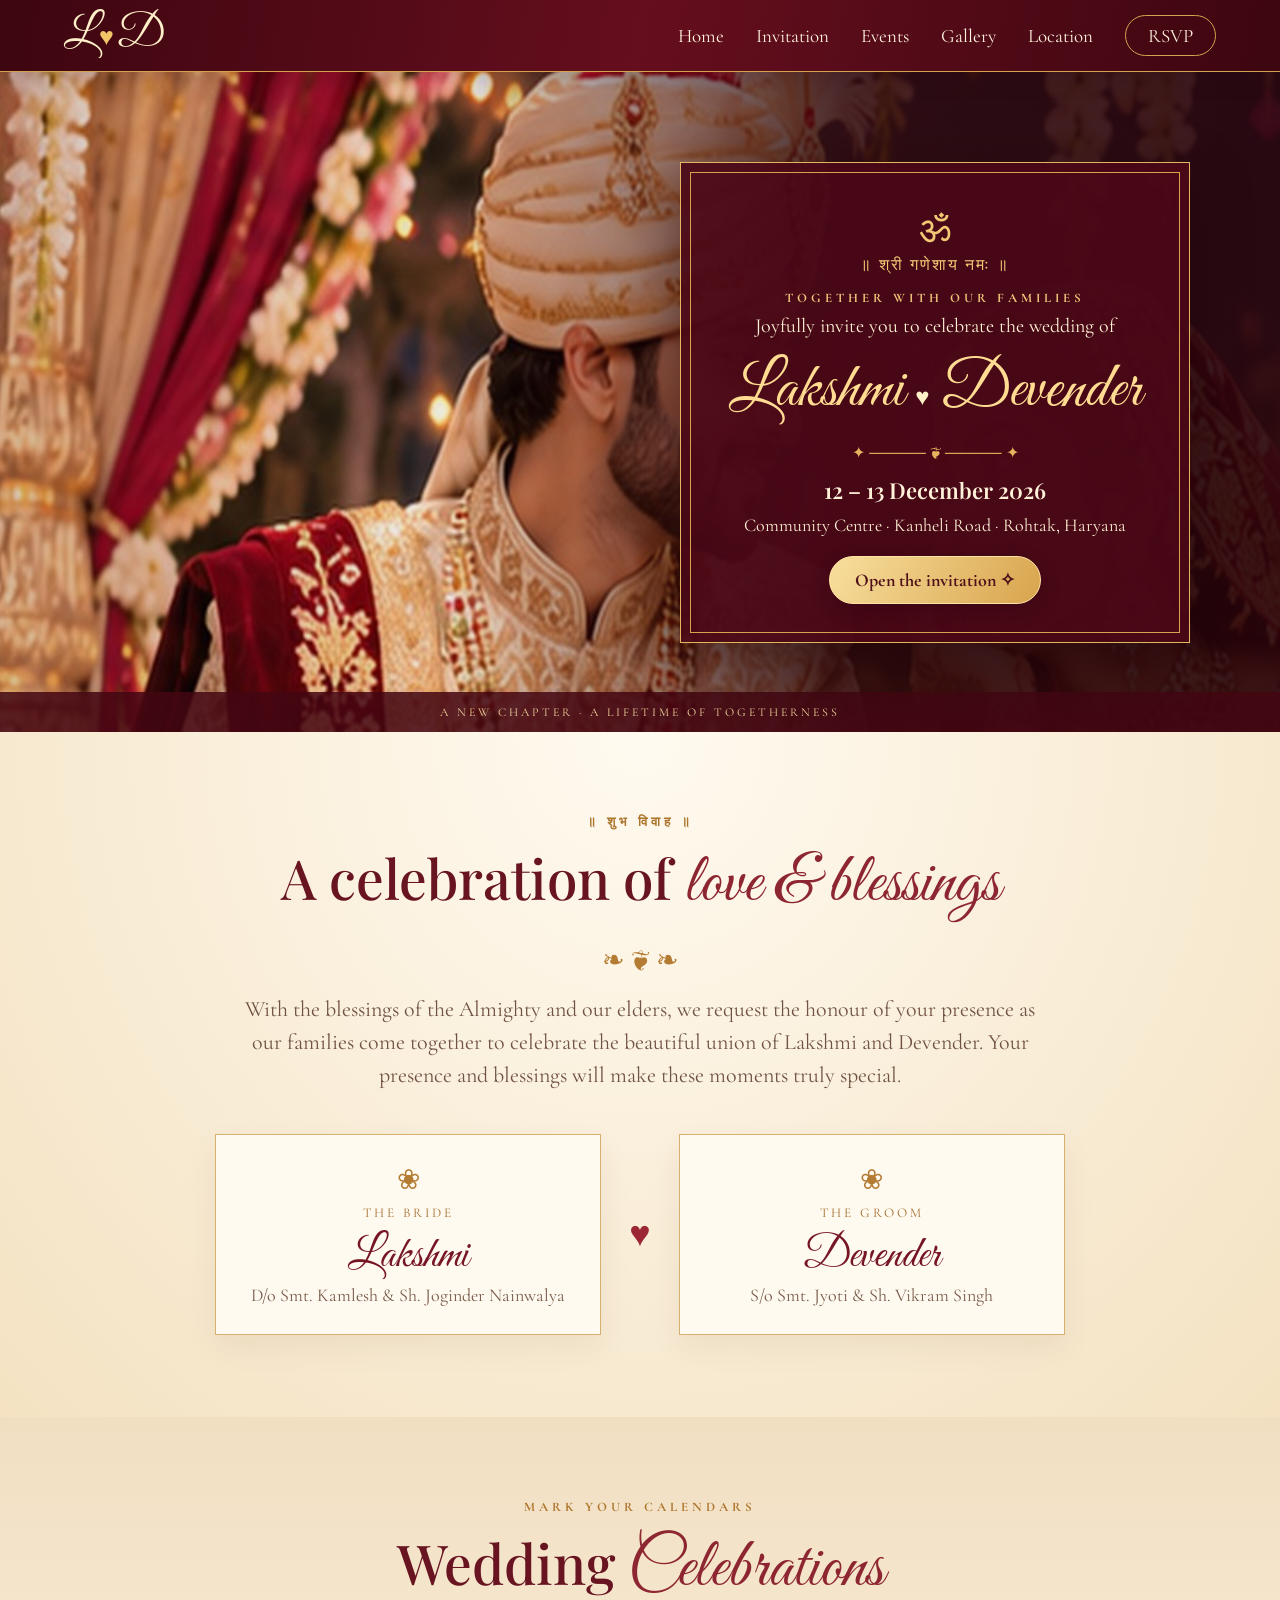
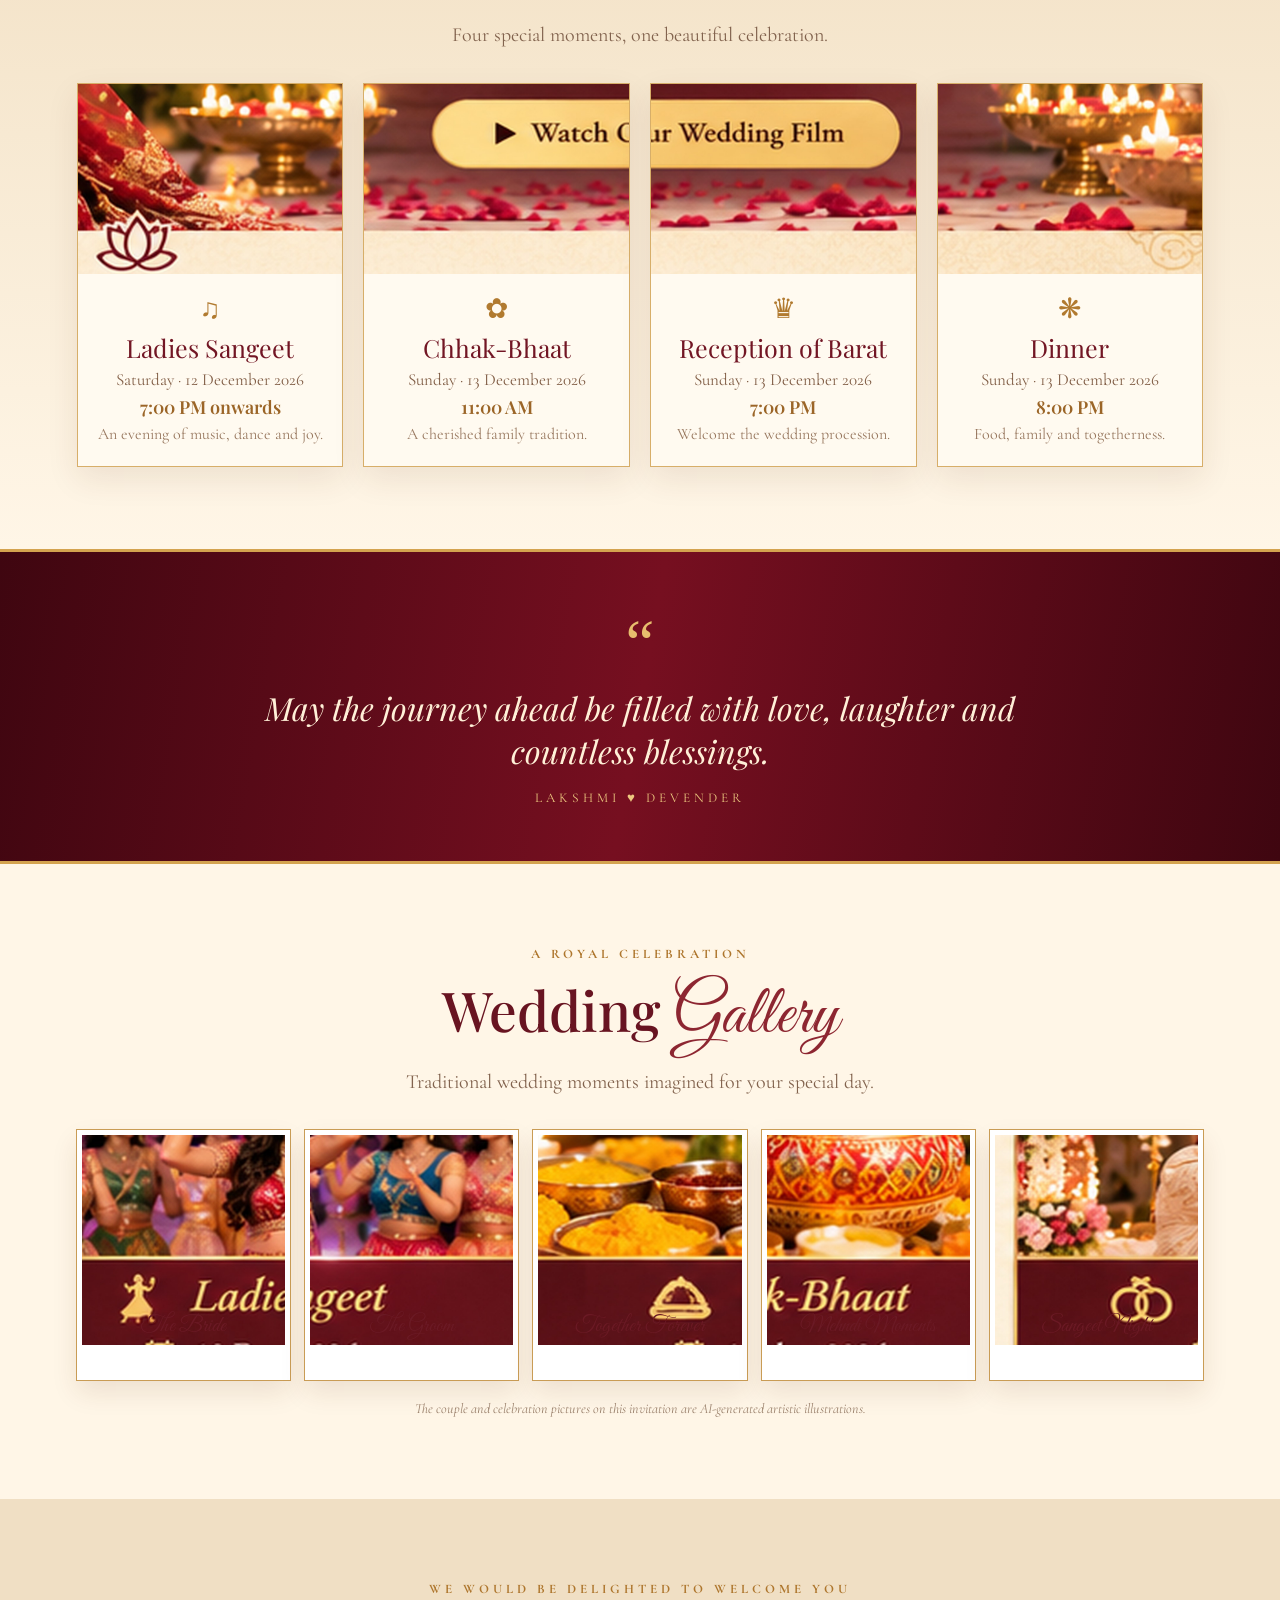
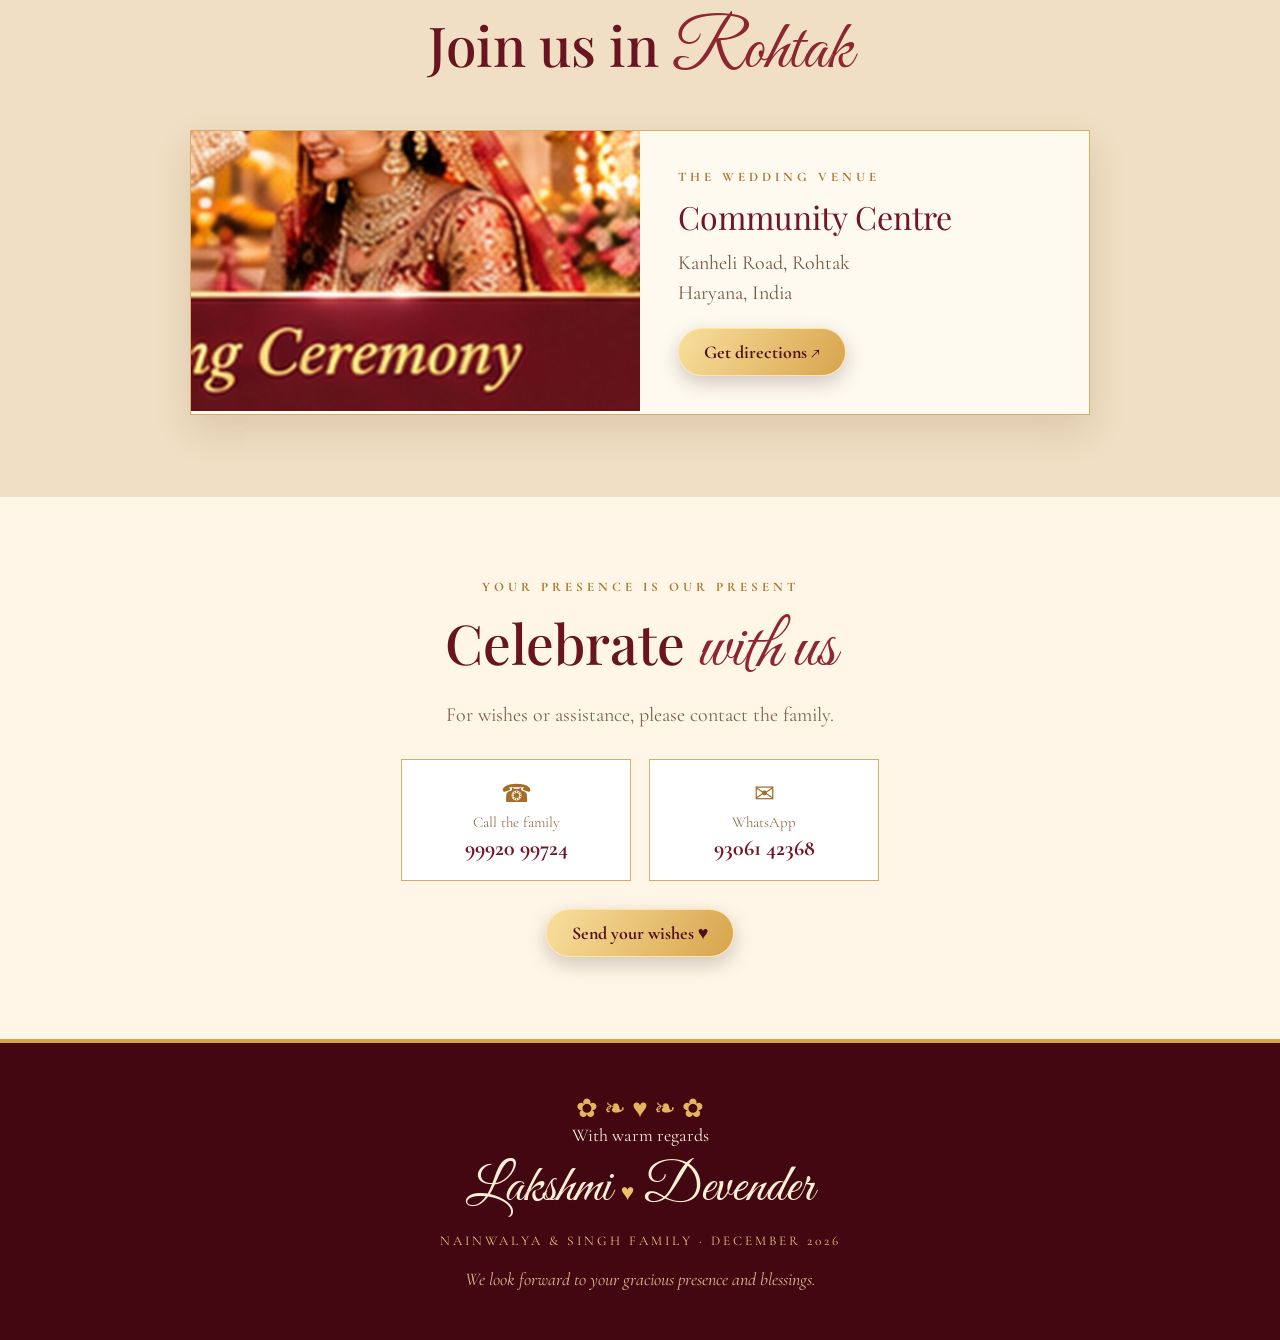
==== index.html @ 31fdfe0d "Initial commit - Royal Wedding Website" ====
<!doctype html>
<html lang="en"><head>
<meta charset="UTF-8"><meta name="viewport" content="width=device-width, initial-scale=1">
<meta name="theme-color" content="#4b0712"><meta name="description" content="Wedding invitation of Lakshmi and Devender, 12–13 December 2026, Rohtak, Haryana.">
<title>Lakshmi ♥ Devender | Wedding Invitation</title>
<link rel="preconnect" href="https://fonts.googleapis.com"><link rel="preconnect" href="https://fonts.gstatic.com" crossorigin>
<link href="https://fonts.googleapis.com/css2?family=Cormorant+Garamond:wght@400;500;600;700&family=Great+Vibes&family=Playfair+Display:wght@400;500;600;700&display=swap" rel="stylesheet"><link rel="stylesheet" href="style.css"></head>
<body><div class="petal-layer" aria-hidden="true"></div>
<header class="site-header"><a class="logo" href="#home">L<span>♥</span>D</a><button class="menu-toggle" aria-label="Open navigation" aria-expanded="false">☰</button>
<nav class="nav"><a href="#home">Home</a><a href="#invitation">Invitation</a><a href="#events">Events</a><a href="#gallery">Gallery</a><a href="#venue">Location</a><a class="nav-rsvp" href="#rsvp">RSVP</a></nav></header>
<main>
<section class="hero" id="home"><div class="hero-photo" role="img" aria-label="AI-generated traditional Indian bride and groom"></div><div class="hero-shade"></div>
<div class="hero-copy"><div class="ganesh">ॐ <span>॥ श्री गणेशाय नमः ॥</span></div><p class="overline">Together with our families</p><p class="invited">Joyfully invite you to celebrate the wedding of</p>
<h1>Lakshmi <i>♥</i> Devender</h1><div class="ornament">✦ ───── ❦ ───── ✦</div><p class="date-line">12 – 13 December 2026</p><p class="venue-line">Community Centre · Kanheli Road · Rohtak, Haryana</p><a class="gold-button" href="#invitation">Open the invitation ✧</a></div><div class="hero-bottom">A new chapter · A lifetime of togetherness</div></section>
<section class="intro section" id="invitation"><p class="eyebrow">॥ शुभ विवाह ॥</p><h2>A celebration of <em>love &amp; blessings</em></h2><div class="divider">❧ ❦ ❧</div>
<p class="intro-text">With the blessings of the Almighty and our elders, we request the honour of your presence as our families come together to celebrate the beautiful union of Lakshmi and Devender. Your presence and blessings will make these moments truly special.</p>
<div class="family-pair"><article><span class="family-icon">❀</span><small>THE BRIDE</small><h3>Lakshmi</h3><p>D/o Smt. Kamlesh &amp; Sh. Joginder Nainwalya</p></article><div class="heart-seal">♥</div><article><span class="family-icon">❀</span><small>THE GROOM</small><h3>Devender</h3><p>S/o Smt. Jyoti &amp; Sh. Vikram Singh</p></article></div></section>
<section class="events section" id="events"><p class="eyebrow">Mark your calendars</p><h2>Wedding <em>Celebrations</em></h2><p class="section-sub">Four special moments, one beautiful celebration.</p>
<div class="event-grid">
<article class="event-card"><img src="assets/event-sangeet.jpg" alt="AI illustration of ladies sangeet celebration"><div class="event-info"><span class="event-symbol">♫</span><h3>Ladies Sangeet</h3><p class="event-date">Saturday · 12 December 2026</p><p class="event-time">7:00 PM onwards</p><small>An evening of music, dance and joy.</small></div></article>
<article class="event-card"><img src="assets/event-chhak-bhaat.jpg" alt="AI illustration of traditional wedding ritual"><div class="event-info"><span class="event-symbol">✿</span><h3>Chhak-Bhaat</h3><p class="event-date">Sunday · 13 December 2026</p><p class="event-time">11:00 AM</p><small>A cherished family tradition.</small></div></article>
<article class="event-card"><img src="assets/event-barat.jpg" alt="AI illustration of groom's wedding procession"><div class="event-info"><span class="event-symbol">♛</span><h3>Reception of Barat</h3><p class="event-date">Sunday · 13 December 2026</p><p class="event-time">7:00 PM</p><small>Welcome the wedding procession.</small></div></article>
<article class="event-card"><img src="assets/event-dinner.jpg" alt="AI illustration of festive wedding dinner"><div class="event-info"><span class="event-symbol">❋</span><h3>Dinner</h3><p class="event-date">Sunday · 13 December 2026</p><p class="event-time">8:00 PM</p><small>Food, family and togetherness.</small></div></article>
</div></section>
<section class="quote-band"><span>“</span><p>May the journey ahead be filled with love, laughter and countless blessings.</p><small>LAKSHMI ♥ DEVENDER</small></section>
<section class="gallery-section section" id="gallery"><p class="eyebrow">A royal celebration</p><h2>Wedding <em>Gallery</em></h2><p class="section-sub">Traditional wedding moments imagined for your special day.</p>
<div class="gallery-grid"><figure><img src="assets/gallery-bride.jpg" alt="AI-generated Indian bride in red bridal attire"><figcaption>The Bride</figcaption></figure><figure><img src="assets/gallery-groom.jpg" alt="AI-generated Indian groom in ivory sherwani"><figcaption>The Groom</figcaption></figure><figure><img src="assets/gallery-couple.jpg" alt="AI-generated bride and groom together"><figcaption>Together Forever</figcaption></figure><figure><img src="assets/gallery-mehndi.jpg" alt="AI-generated mehndi celebration"><figcaption>Mehndi Moments</figcaption></figure><figure><img src="assets/gallery-sangeet.jpg" alt="AI-generated sangeet celebration"><figcaption>Sangeet Night</figcaption></figure></div>
<p class="ai-note">The couple and celebration pictures on this invitation are AI-generated artistic illustrations.</p></section>
<section class="venue-section section" id="venue"><p class="eyebrow">We would be delighted to welcome you</p><h2>Join us in <em>Rohtak</em></h2><div class="venue-card"><img src="assets/venue-palace.jpg" alt="Festive illuminated wedding venue illustration"><div><p class="eyebrow">The wedding venue</p><h3>Community Centre</h3><p>Kanheli Road, Rohtak<br>Haryana, India</p><a class="gold-button" target="_blank" rel="noopener" href="https://www.google.com/maps/search/?api=1&query=Community+Centre+Kanheli+Road+Rohtak+Haryana">Get directions ↗</a></div></div></section>
<section class="rsvp-section section" id="rsvp"><p class="eyebrow">Your presence is our present</p><h2>Celebrate <em>with us</em></h2><p class="section-sub">For wishes or assistance, please contact the family.</p><div class="contact-row"><a href="tel:+919992099724"><span>☎</span><small>Call the family</small><b>99920 99724</b></a><a href="https://wa.me/919306142368?text=Congratulations%20Lakshmi%20and%20Devender!" target="_blank" rel="noopener"><span>✉</span><small>WhatsApp</small><b>93061 42368</b></a></div><a class="gold-button" href="https://wa.me/919306142368?text=Namaste!%20We%20would%20love%20to%20join%20Lakshmi%20and%20Devender%27s%20wedding." target="_blank" rel="noopener">Send your wishes ♥</a></section>
</main><footer><div class="footer-flower">✿ ❧ ♥ ❧ ✿</div><p>With warm regards</p><h2>Lakshmi <i>♥</i> Devender</h2><small>NAINWALYA &amp; SINGH FAMILY · DECEMBER 2026</small><p class="footer-note">We look forward to your gracious presence and blessings.</p></footer>
<button class="back-top" aria-label="Back to top">↑</button><script src="script.js"></script></body></html>
---- style.css ----
*{box-sizing:border-box;margin:0;padding:0}:root{--wine:#520916;--gold:#d4a34f;--cream:#fff5e4;--ink:#4e2a20}html{scroll-behavior:smooth;scroll-padding-top:80px}body{font-family:"Cormorant Garamond",serif;color:var(--ink);background:var(--cream);overflow-x:hidden}a{color:inherit;text-decoration:none}
.site-header{position:sticky;top:0;z-index:50;min-height:70px;padding:8px 5%;display:flex;align-items:center;justify-content:space-between;background:linear-gradient(100deg,#3d0610,#650e1d,#3d0610);border-bottom:1px solid var(--gold);box-shadow:0 5px 22px #2b071633}.logo{font:44px "Great Vibes",cursive;color:#fff0ca}.logo span{font:25px Georgia;color:#f1c568;margin:0 3px}.nav{display:flex;align-items:center;gap:clamp(14px,2.5vw,34px);color:#fff2dc;font-size:19px}.nav a:hover{color:#f5ce7c}.nav-rsvp{border:1px solid var(--gold);border-radius:30px;padding:8px 22px}.menu-toggle{display:none;background:none;border:0;color:#fff;font-size:27px}
.hero{min-height:660px;position:relative;display:flex;align-items:center;justify-content:flex-end;padding:65px 7%;overflow:hidden;background:#310710}.hero-photo{position:absolute;inset:0;background-image:url("assets/hero-couple.jpg");background-size:cover;background-position:center 37%;transform:scale(1.02);animation:heroZoom 18s ease-in-out infinite alternate}.hero-shade{position:absolute;inset:0;background:linear-gradient(90deg,#21040a30 0%,#2b050a12 35%,#2b050ad9 66%,#26040be8 100%)}.hero-copy{position:relative;z-index:1;width:min(510px,48%);padding:38px 36px;text-align:center;color:#fff1d4;border:1px solid #e4b75e;background:#4a0716e8;box-shadow:0 20px 55px #19020870}.hero-copy:before{content:"";position:absolute;inset:9px;border:1px solid #d7a44d;pointer-events:none}.ganesh{font:38px "Playfair Display",serif;color:#f2c875}.ganesh span{display:block;font:16px "Cormorant Garamond",serif;letter-spacing:2px;margin-top:3px}.overline,.eyebrow{font-size:13px;letter-spacing:4px;text-transform:uppercase;color:#ae762d;font-weight:700}.hero .overline{color:#f0c77b;margin:15px 0 8px}.invited{font-size:20px}.hero h1{font:clamp(44px,5vw,70px) "Great Vibes",cursive;color:#ffdc91;margin:13px 0 0;white-space:nowrap}.hero h1 i{font:24px Georgia;color:#fff0c7}.ornament{color:#e5b45e;margin:12px}.date-line{font:600 22px "Playfair Display",serif;color:#fff2d8}.venue-line{font-size:18px;margin:9px 0 20px}.gold-button{display:inline-flex;align-items:center;justify-content:center;gap:10px;padding:12px 25px;border-radius:30px;background:linear-gradient(120deg,#f8df9d,#d8a44d);color:#50101a;border:1px solid #ffe5a5;font-size:18px;font-weight:700;box-shadow:0 7px 20px #18030b35;transition:.25s}.gold-button:hover{transform:translateY(-3px);box-shadow:0 12px 25px #18030b55}.hero-bottom{position:absolute;bottom:0;left:0;right:0;text-align:center;padding:13px;background:#430712d9;color:#f4d99f;letter-spacing:3px;text-transform:uppercase;font-size:12px}
.section{padding:82px 6%;text-align:center}.intro{background:radial-gradient(ellipse at top,#fffaf0,#f4e2c2)}.section h2{font:500 clamp(36px,4.5vw,55px) "Playfair Display",serif;color:#681421;margin:10px 0}.section h2 em{font:1.25em "Great Vibes",cursive;font-weight:400;color:#8d2631}.divider{font-size:27px;color:#b47b32;margin:16px}.intro-text{max-width:800px;margin:auto;font-size:22px;line-height:1.5;color:#705242}.family-pair{display:grid;grid-template-columns:1fr auto 1fr;align-items:center;gap:28px;max-width:850px;margin:42px auto 0}.family-pair article{background:#fffaf0;border:1px solid #d6b06e;padding:28px 20px;box-shadow:0 12px 30px #5c2d1212}.family-icon{font-size:28px;color:#b47b32}.family-pair small{display:block;color:#a26c2b;letter-spacing:3px;margin:8px}.family-pair h3{font:44px "Great Vibes",cursive;color:#761624}.family-pair p{font-size:18px;color:#785a48}.heart-seal{font-size:36px;color:#9c2633}
.film-section{background:linear-gradient(#f6e6cc,#fff6e7)}.section-sub{font-size:20px;color:#82634e;margin:8px auto 32px}.film-shell{max-width:1000px;margin:0 auto;padding:9px;background:#4c0712;border:2px solid var(--gold);box-shadow:0 18px 42px #5b2c142b}.film-shell video{display:block;width:100%;max-height:570px;background:#180309}
.events{background:linear-gradient(180deg,#f1dfc2,#fff6e7)}.event-grid{display:grid;grid-template-columns:repeat(4,1fr);gap:20px;max-width:1250px;margin:36px auto 0}.event-card{overflow:hidden;background:#fffaf0;border:1px solid #d7ae69;box-shadow:0 12px 30px #5a2a1218;transition:.3s}.event-card:hover{transform:translateY(-7px);box-shadow:0 18px 38px #5a2a1233}.event-card img{width:100%;height:190px;object-fit:cover;display:block}.event-info{padding:18px 13px 22px}.event-symbol{font-size:28px;color:#b17a2f}.event-info h3{font:25px "Playfair Display",serif;color:#721624;margin:5px}.event-date{font-size:17px;color:#805d45}.event-time{font:600 18px "Playfair Display",serif;color:#9b6527;margin:5px}.event-info small{font-size:16px;color:#98785f}
.quote-band{padding:54px 20px;text-align:center;background:linear-gradient(100deg,#3f0610,#760f20,#3f0610);color:#fff0d7;border-top:3px solid var(--gold);border-bottom:3px solid var(--gold)}.quote-band span{font:65px Georgia;color:#e7bd6d}.quote-band p{font:italic clamp(22px,3vw,32px) "Playfair Display",serif;max-width:800px;margin:5px auto 15px}.quote-band small{letter-spacing:4px;color:#edc980}
.gallery-section{background:#fff6e7}.gallery-grid{max-width:1180px;margin:36px auto 12px;display:grid;grid-template-columns:repeat(5,1fr);gap:15px}.gallery-grid figure{position:relative;overflow:hidden;border:5px solid #fff;border-bottom-width:35px;outline:1px solid #c99c55;box-shadow:0 12px 25px #5b30151c;transition:.3s}.gallery-grid figure:hover{transform:translateY(-6px) rotate(-1deg)}.gallery-grid img{display:block;width:100%;height:210px;object-fit:cover}.gallery-grid figcaption{position:absolute;bottom:5px;left:0;right:0;font:22px "Great Vibes",cursive;color:#6b1a25}.ai-note{font-size:14px;color:#9a806b;font-style:italic;margin-top:20px}
.venue-section{background:#f0dfc4}.venue-card{display:grid;grid-template-columns:1fr 1fr;max-width:900px;margin:35px auto 0;background:#fffaf0;border:1px solid #d7ae69;box-shadow:0 15px 35px #5a2a1222;text-align:left}.venue-card img{width:100%;height:280px;object-fit:cover}.venue-card>div{padding:38px;align-self:center}.venue-card h3{font:32px "Playfair Display",serif;color:#711624;margin:10px 0}.venue-card p:not(.eyebrow){font-size:20px;line-height:1.5;color:#755640;margin-bottom:20px}
.rsvp-section{background:#fff6e7}.contact-row{display:flex;justify-content:center;gap:18px;flex-wrap:wrap;margin:28px auto}.contact-row a{min-width:230px;display:flex;flex-direction:column;gap:4px;padding:19px;background:#fff;border:1px solid #d7ae69}.contact-row span{font-size:25px;color:#a66d27}.contact-row small{color:#967354;font-size:15px}.contact-row b{font-size:22px;color:#711624}
footer{text-align:center;padding:50px 20px;background:#430711;color:#ffefd5;border-top:4px solid var(--gold)}footer h2{font:54px "Great Vibes",cursive;margin:8px}footer h2 i{font:23px Georgia;color:#edc16b}footer small{letter-spacing:3px;color:#e9c78b}footer p{font-size:18px}.footer-flower{font-size:26px;color:#e5b45e}.footer-note{font-style:italic;color:#d8b98c;margin-top:18px}
.petal-layer{position:fixed;inset:0;z-index:40;pointer-events:none;overflow:hidden}.petal{position:absolute;top:-35px;color:#b52d45;text-shadow:0 2px 6px #650b1b33;animation:fall linear forwards}.back-top{position:fixed;right:22px;bottom:22px;z-index:45;width:44px;height:44px;border-radius:50%;border:1px solid #e4b75e;background:#5b0b19;color:#fff2d9;font-size:24px;opacity:0;pointer-events:none;transition:.2s}.back-top.show{opacity:1;pointer-events:auto}
@keyframes heroZoom{from{transform:scale(1.02)}to{transform:scale(1.1)}}@keyframes fall{to{transform:translate(var(--drift),110vh) rotate(540deg);opacity:0}}
@media(max-width:950px){.hero{min-height:610px;padding:45px 4%}.hero-copy{width:min(520px,58%)}.event-grid{grid-template-columns:repeat(2,1fr)}.gallery-grid{grid-template-columns:repeat(3,1fr)}}
@media(max-width:650px){.site-header{min-height:62px;padding:7px 18px}.logo{font-size:38px}.menu-toggle{display:block}.nav{display:none;position:absolute;top:61px;left:0;right:0;padding:18px 24px 24px;background:#4a0714;flex-direction:column;align-items:stretch;gap:13px}.nav.open{display:flex}.nav-rsvp{text-align:center}.hero{min-height:690px;justify-content:center;align-items:flex-end;padding:25px 16px 55px}.hero-photo{background-position:36% center}.hero-shade{background:linear-gradient(0deg,#28040bf2 0%,#2b050aaf 45%,#24040a18 100%)}.hero-copy{width:100%;padding:25px 16px}.hero h1{font-size:clamp(43px,12vw,62px)}.hero .invited{font-size:18px}.hero-bottom{font-size:10px;letter-spacing:1px}.section{padding:60px 18px}.intro-text{font-size:19px}.family-pair{grid-template-columns:1fr;gap:12px}.heart-seal{font-size:25px}.event-grid{grid-template-columns:1fr;max-width:430px}.event-card img{height:210px}.gallery-grid{grid-template-columns:repeat(2,1fr);gap:10px}.gallery-grid img{height:170px}.gallery-grid figure{border-width:4px;border-bottom-width:30px}.gallery-grid figcaption{font-size:19px}.venue-card{grid-template-columns:1fr}.venue-card img{height:210px}.venue-card>div{padding:25px}.film-shell{padding:5px}.contact-row{flex-direction:column;align-items:center}.contact-row a{width:min(100%,320px)}footer h2{font-size:46px}}
@media(prefers-reduced-motion:reduce){html{scroll-behavior:auto}*,*:before,*:after{animation:none!important;transition:none!important}}
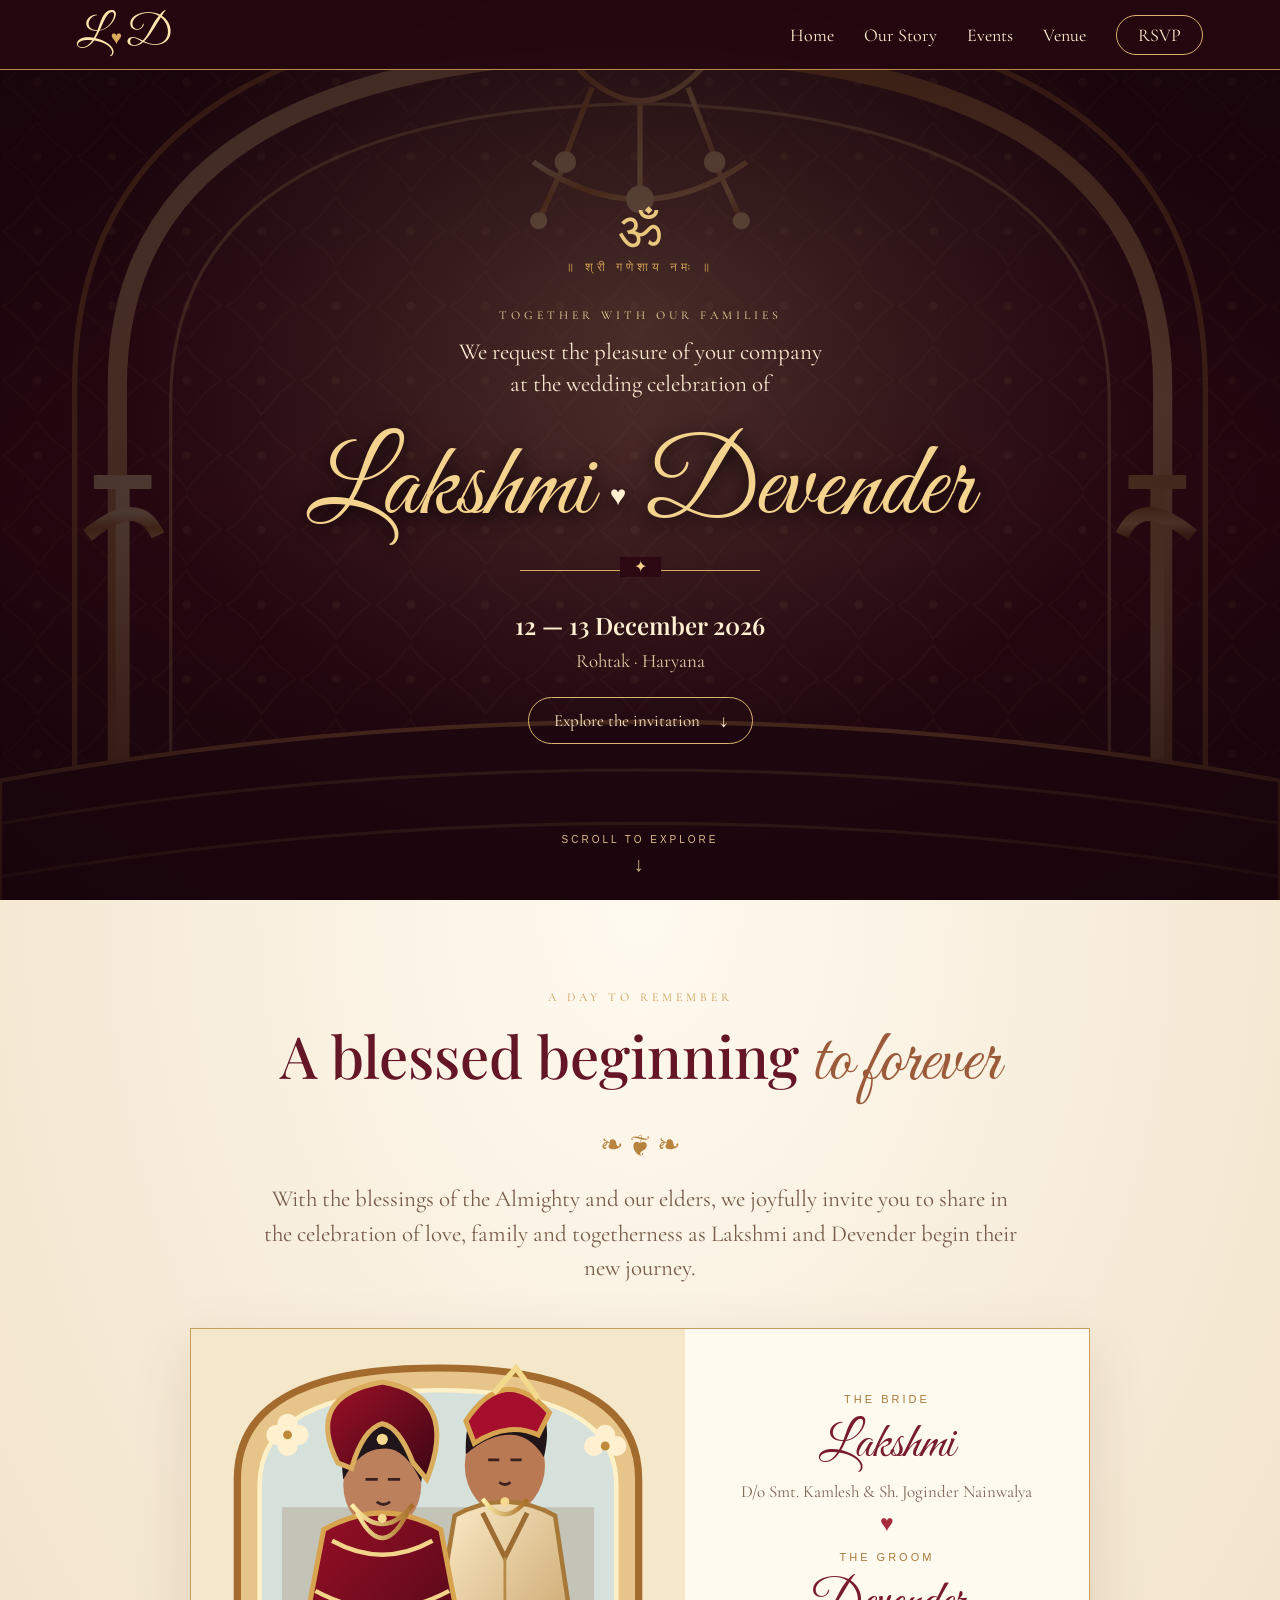
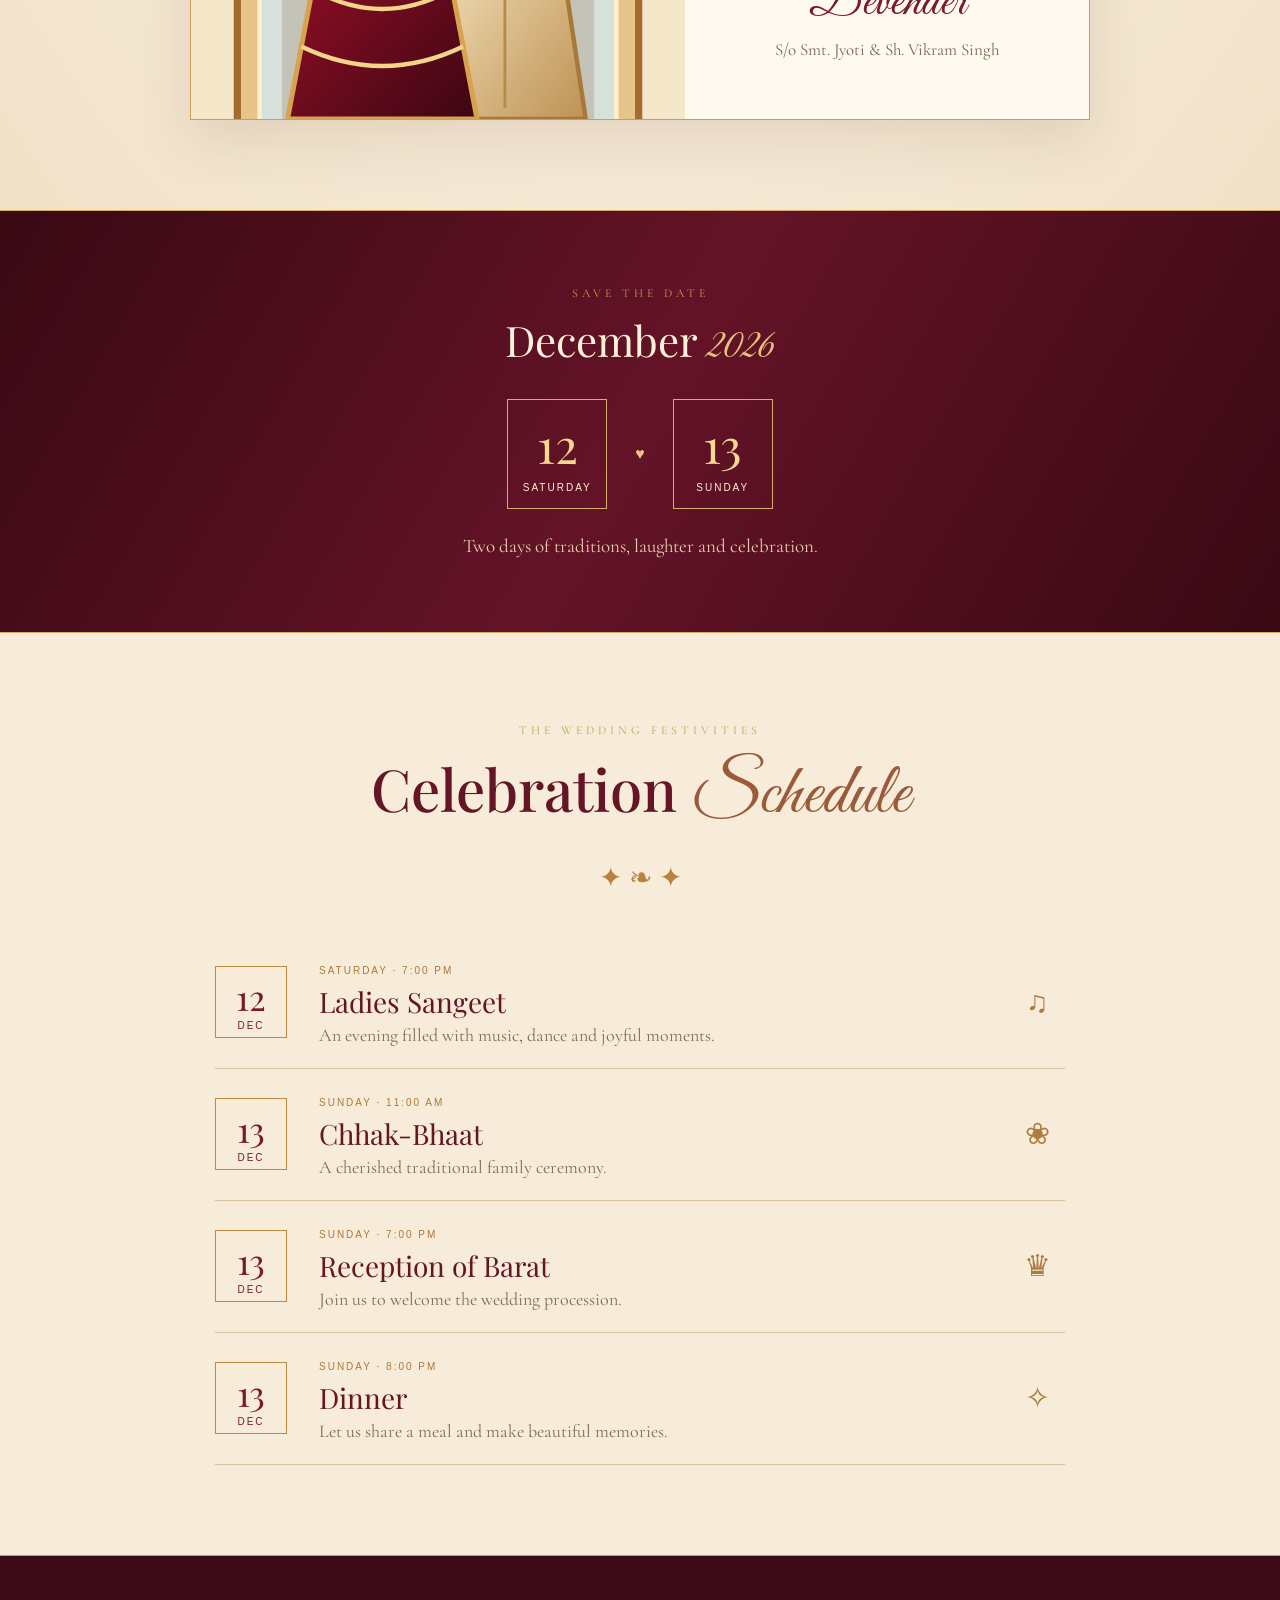
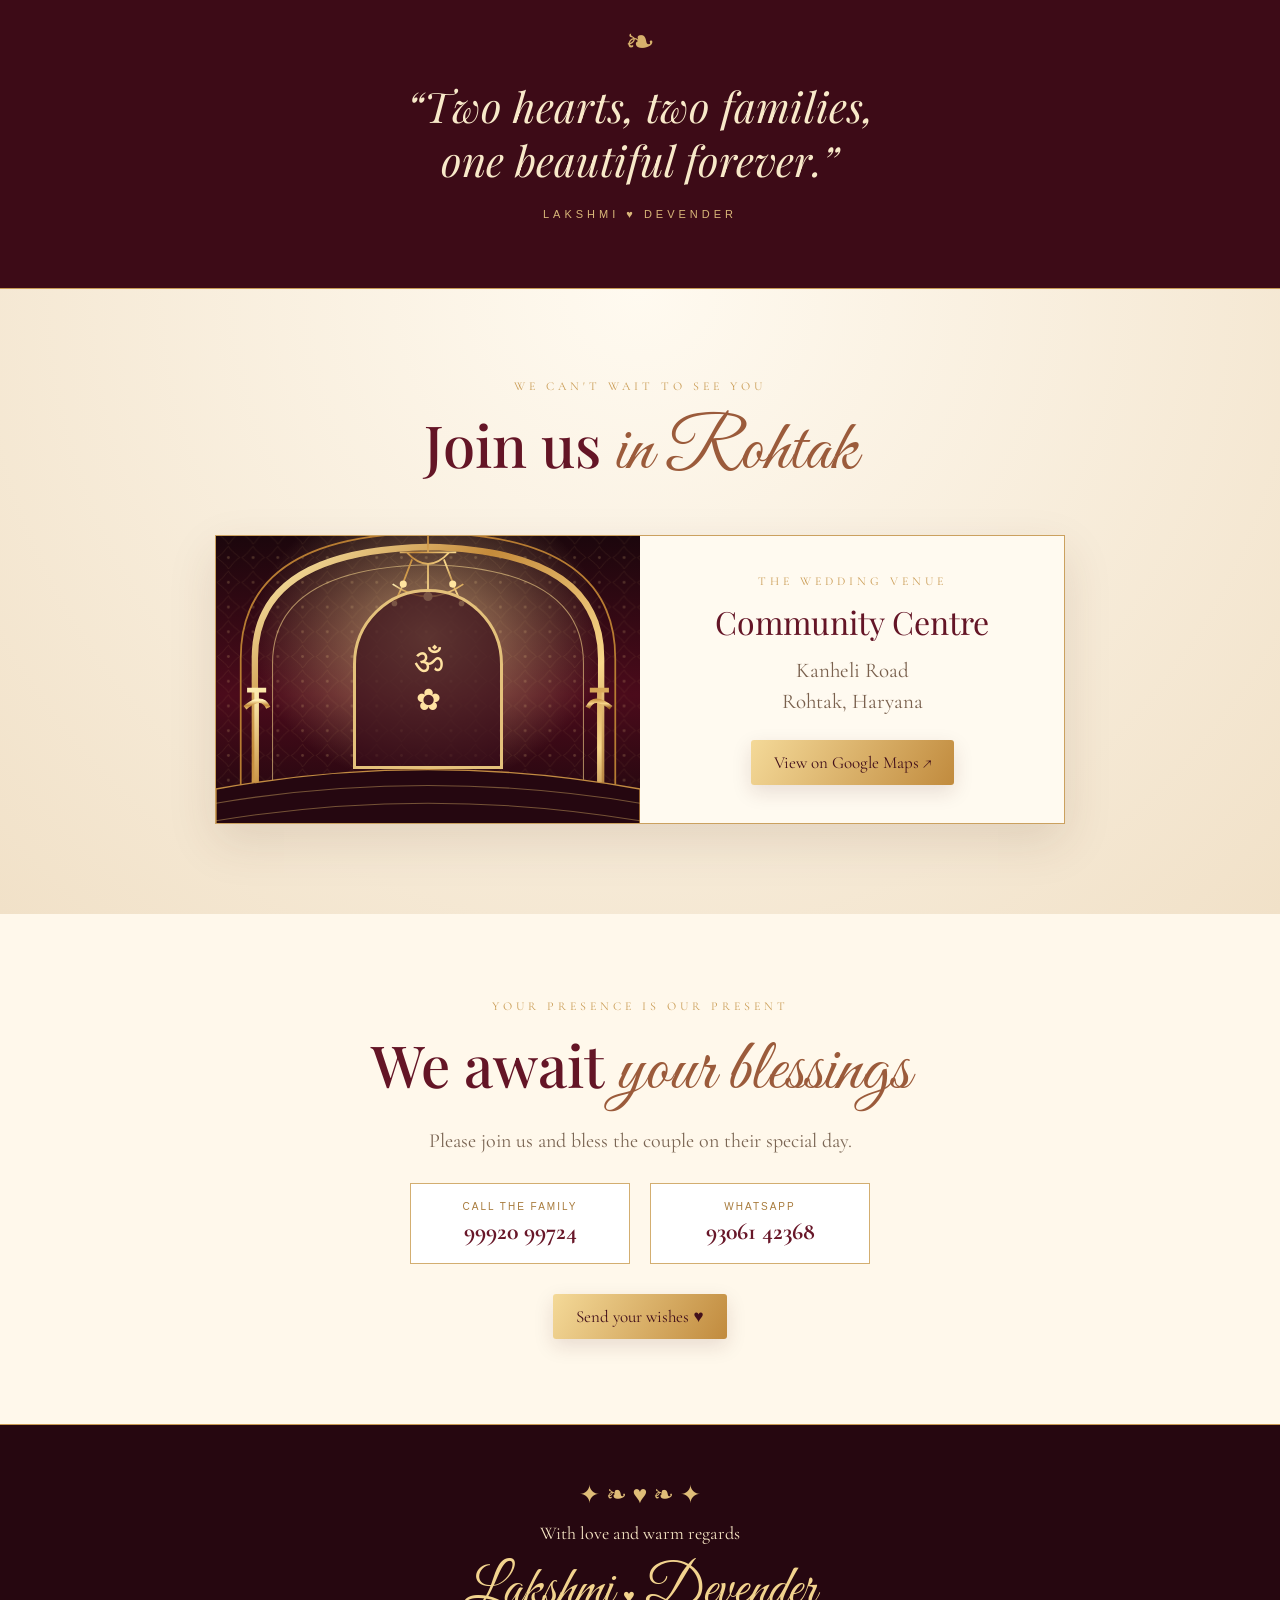
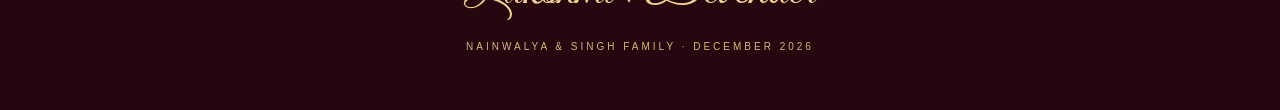
==== commit 4b91ebae: "Initial commit - Royal Wedding Website" ====
--- a/index.html
+++ b/index.html
@@ -1,32 +1,64 @@
 <!doctype html>
-<html lang="en"><head>
-<meta charset="UTF-8"><meta name="viewport" content="width=device-width, initial-scale=1">
-<meta name="theme-color" content="#4b0712"><meta name="description" content="Wedding invitation of Lakshmi and Devender, 12–13 December 2026, Rohtak, Haryana.">
-<title>Lakshmi ♥ Devender | Wedding Invitation</title>
-<link rel="preconnect" href="https://fonts.googleapis.com"><link rel="preconnect" href="https://fonts.gstatic.com" crossorigin>
-<link href="https://fonts.googleapis.com/css2?family=Cormorant+Garamond:wght@400;500;600;700&family=Great+Vibes&family=Playfair+Display:wght@400;500;600;700&display=swap" rel="stylesheet"><link rel="stylesheet" href="style.css"></head>
-<body><div class="petal-layer" aria-hidden="true"></div>
-<header class="site-header"><a class="logo" href="#home">L<span>♥</span>D</a><button class="menu-toggle" aria-label="Open navigation" aria-expanded="false">☰</button>
-<nav class="nav"><a href="#home">Home</a><a href="#invitation">Invitation</a><a href="#events">Events</a><a href="#gallery">Gallery</a><a href="#venue">Location</a><a class="nav-rsvp" href="#rsvp">RSVP</a></nav></header>
+<html lang="en">
+<head>
+<meta charset="utf-8"><meta name="viewport" content="width=device-width,initial-scale=1">
+<meta name="theme-color" content="#250710">
+<title>Lakshmi ♥ Devender — Wedding Invitation</title>
+<link rel="preconnect" href="https://fonts.googleapis.com">
+<link href="https://fonts.googleapis.com/css2?family=Cormorant+Garamond:wght@400;500;600;700&family=Great+Vibes&family=Playfair+Display:wght@400;500;600&display=swap" rel="stylesheet">
+<link rel="stylesheet" href="style.css">
+</head>
+<body>
+<header class="topbar"><a class="brand" href="#home">L<span>♥</span>D</a><button class="menu" aria-label="Open menu">☰</button><nav><a href="#home">Home</a><a href="#story">Our Story</a><a href="#events">Events</a><a href="#venue">Venue</a><a href="#rsvp" class="nav-rsvp">RSVP</a></nav></header>
 <main>
-<section class="hero" id="home"><div class="hero-photo" role="img" aria-label="AI-generated traditional Indian bride and groom"></div><div class="hero-shade"></div>
-<div class="hero-copy"><div class="ganesh">ॐ <span>॥ श्री गणेशाय नमः ॥</span></div><p class="overline">Together with our families</p><p class="invited">Joyfully invite you to celebrate the wedding of</p>
-<h1>Lakshmi <i>♥</i> Devender</h1><div class="ornament">✦ ───── ❦ ───── ✦</div><p class="date-line">12 – 13 December 2026</p><p class="venue-line">Community Centre · Kanheli Road · Rohtak, Haryana</p><a class="gold-button" href="#invitation">Open the invitation ✧</a></div><div class="hero-bottom">A new chapter · A lifetime of togetherness</div></section>
-<section class="intro section" id="invitation"><p class="eyebrow">॥ शुभ विवाह ॥</p><h2>A celebration of <em>love &amp; blessings</em></h2><div class="divider">❧ ❦ ❧</div>
-<p class="intro-text">With the blessings of the Almighty and our elders, we request the honour of your presence as our families come together to celebrate the beautiful union of Lakshmi and Devender. Your presence and blessings will make these moments truly special.</p>
-<div class="family-pair"><article><span class="family-icon">❀</span><small>THE BRIDE</small><h3>Lakshmi</h3><p>D/o Smt. Kamlesh &amp; Sh. Joginder Nainwalya</p></article><div class="heart-seal">♥</div><article><span class="family-icon">❀</span><small>THE GROOM</small><h3>Devender</h3><p>S/o Smt. Jyoti &amp; Sh. Vikram Singh</p></article></div></section>
-<section class="events section" id="events"><p class="eyebrow">Mark your calendars</p><h2>Wedding <em>Celebrations</em></h2><p class="section-sub">Four special moments, one beautiful celebration.</p>
-<div class="event-grid">
-<article class="event-card"><img src="assets/event-sangeet.jpg" alt="AI illustration of ladies sangeet celebration"><div class="event-info"><span class="event-symbol">♫</span><h3>Ladies Sangeet</h3><p class="event-date">Saturday · 12 December 2026</p><p class="event-time">7:00 PM onwards</p><small>An evening of music, dance and joy.</small></div></article>
-<article class="event-card"><img src="assets/event-chhak-bhaat.jpg" alt="AI illustration of traditional wedding ritual"><div class="event-info"><span class="event-symbol">✿</span><h3>Chhak-Bhaat</h3><p class="event-date">Sunday · 13 December 2026</p><p class="event-time">11:00 AM</p><small>A cherished family tradition.</small></div></article>
-<article class="event-card"><img src="assets/event-barat.jpg" alt="AI illustration of groom's wedding procession"><div class="event-info"><span class="event-symbol">♛</span><h3>Reception of Barat</h3><p class="event-date">Sunday · 13 December 2026</p><p class="event-time">7:00 PM</p><small>Welcome the wedding procession.</small></div></article>
-<article class="event-card"><img src="assets/event-dinner.jpg" alt="AI illustration of festive wedding dinner"><div class="event-info"><span class="event-symbol">❋</span><h3>Dinner</h3><p class="event-date">Sunday · 13 December 2026</p><p class="event-time">8:00 PM</p><small>Food, family and togetherness.</small></div></article>
-</div></section>
-<section class="quote-band"><span>“</span><p>May the journey ahead be filled with love, laughter and countless blessings.</p><small>LAKSHMI ♥ DEVENDER</small></section>
-<section class="gallery-section section" id="gallery"><p class="eyebrow">A royal celebration</p><h2>Wedding <em>Gallery</em></h2><p class="section-sub">Traditional wedding moments imagined for your special day.</p>
-<div class="gallery-grid"><figure><img src="assets/gallery-bride.jpg" alt="AI-generated Indian bride in red bridal attire"><figcaption>The Bride</figcaption></figure><figure><img src="assets/gallery-groom.jpg" alt="AI-generated Indian groom in ivory sherwani"><figcaption>The Groom</figcaption></figure><figure><img src="assets/gallery-couple.jpg" alt="AI-generated bride and groom together"><figcaption>Together Forever</figcaption></figure><figure><img src="assets/gallery-mehndi.jpg" alt="AI-generated mehndi celebration"><figcaption>Mehndi Moments</figcaption></figure><figure><img src="assets/gallery-sangeet.jpg" alt="AI-generated sangeet celebration"><figcaption>Sangeet Night</figcaption></figure></div>
-<p class="ai-note">The couple and celebration pictures on this invitation are AI-generated artistic illustrations.</p></section>
-<section class="venue-section section" id="venue"><p class="eyebrow">We would be delighted to welcome you</p><h2>Join us in <em>Rohtak</em></h2><div class="venue-card"><img src="assets/venue-palace.jpg" alt="Festive illuminated wedding venue illustration"><div><p class="eyebrow">The wedding venue</p><h3>Community Centre</h3><p>Kanheli Road, Rohtak<br>Haryana, India</p><a class="gold-button" target="_blank" rel="noopener" href="https://www.google.com/maps/search/?api=1&query=Community+Centre+Kanheli+Road+Rohtak+Haryana">Get directions ↗</a></div></div></section>
-<section class="rsvp-section section" id="rsvp"><p class="eyebrow">Your presence is our present</p><h2>Celebrate <em>with us</em></h2><p class="section-sub">For wishes or assistance, please contact the family.</p><div class="contact-row"><a href="tel:+919992099724"><span>☎</span><small>Call the family</small><b>99920 99724</b></a><a href="https://wa.me/919306142368?text=Congratulations%20Lakshmi%20and%20Devender!" target="_blank" rel="noopener"><span>✉</span><small>WhatsApp</small><b>93061 42368</b></a></div><a class="gold-button" href="https://wa.me/919306142368?text=Namaste!%20We%20would%20love%20to%20join%20Lakshmi%20and%20Devender%27s%20wedding." target="_blank" rel="noopener">Send your wishes ♥</a></section>
-</main><footer><div class="footer-flower">✿ ❧ ♥ ❧ ✿</div><p>With warm regards</p><h2>Lakshmi <i>♥</i> Devender</h2><small>NAINWALYA &amp; SINGH FAMILY · DECEMBER 2026</small><p class="footer-note">We look forward to your gracious presence and blessings.</p></footer>
-<button class="back-top" aria-label="Back to top">↑</button><script src="script.js"></script></body></html>
+<section class="hero" id="home">
+  <div class="hero-bg"></div><div class="hero-overlay"></div>
+  <div class="hero-content">
+    <div class="ganesh">ॐ</div><p class="small-caps">॥ श्री गणेशाय नमः ॥</p>
+    <p class="kicker">Together with our families</p>
+    <p class="invite-line">We request the pleasure of your company<br>at the wedding celebration of</p>
+    <h1>Lakshmi <span>♥</span> Devender</h1>
+    <div class="gold-rule"><i>✦</i></div>
+    <p class="hero-date">12 — 13 December 2026</p>
+    <p class="hero-place">Rohtak · Haryana</p>
+    <a class="outline-btn" href="#story">Explore the invitation <b>↓</b></a>
+  </div>
+  <div class="scroll-note">SCROLL TO EXPLORE <span>↓</span></div>
+</section>
+
+<section class="blessing paper-section" id="story">
+  <p class="eyebrow">A DAY TO REMEMBER</p>
+  <h2>A blessed beginning <em>to forever</em></h2>
+  <div class="flourish">❧ ❦ ❧</div>
+  <p class="blessing-copy">With the blessings of the Almighty and our elders, we joyfully invite you to share in the celebration of love, family and togetherness as Lakshmi and Devender begin their new journey.</p>
+  <div class="couple-card"><img src="assets/couple-illustration.svg" alt="Illustration of a traditional Indian bride and groom"><div class="couple-names"><span>THE BRIDE</span><h3>Lakshmi</h3><p>D/o Smt. Kamlesh &amp; Sh. Joginder Nainwalya</p><div class="amp">♥</div><span>THE GROOM</span><h3>Devender</h3><p>S/o Smt. Jyoti &amp; Sh. Vikram Singh</p></div></div>
+</section>
+
+<section class="date-panel">
+ <p class="eyebrow">SAVE THE DATE</p><h2>December <span>2026</span></h2>
+ <div class="date-boxes"><div><b>12</b><small>SATURDAY</small></div><i>♥</i><div><b>13</b><small>SUNDAY</small></div></div>
+ <p>Two days of traditions, laughter and celebration.</p>
+</section>
+
+<section class="events paper-section" id="events">
+ <p class="eyebrow">THE WEDDING FESTIVITIES</p><h2>Celebration <em>Schedule</em></h2><div class="flourish">✦ ❧ ✦</div>
+ <div class="timeline">
+  <article><div class="event-date"><b>12</b><small>DEC</small></div><div class="event-info"><span class="event-tag">SATURDAY · 7:00 PM</span><h3>Ladies Sangeet</h3><p>An evening filled with music, dance and joyful moments.</p></div><div class="event-icon">♫</div></article>
+  <article><div class="event-date"><b>13</b><small>DEC</small></div><div class="event-info"><span class="event-tag">SUNDAY · 11:00 AM</span><h3>Chhak-Bhaat</h3><p>A cherished traditional family ceremony.</p></div><div class="event-icon">❀</div></article>
+  <article><div class="event-date"><b>13</b><small>DEC</small></div><div class="event-info"><span class="event-tag">SUNDAY · 7:00 PM</span><h3>Reception of Barat</h3><p>Join us to welcome the wedding procession.</p></div><div class="event-icon">♛</div></article>
+  <article><div class="event-date"><b>13</b><small>DEC</small></div><div class="event-info"><span class="event-tag">SUNDAY · 8:00 PM</span><h3>Dinner</h3><p>Let us share a meal and make beautiful memories.</p></div><div class="event-icon">✧</div></article>
+ </div>
+</section>
+
+<section class="quote-section"><div class="quote-ornament">❧</div><p>“Two hearts, two families,<br>one beautiful forever.”</p><span>LAKSHMI ♥ DEVENDER</span></section>
+
+<section class="venue paper-section" id="venue">
+ <p class="eyebrow">WE CAN'T WAIT TO SEE YOU</p><h2>Join us <em>in Rohtak</em></h2>
+ <div class="venue-card"><div class="venue-art"><div class="venue-arch">ॐ<br><span>✿</span></div></div><div class="venue-details"><p class="eyebrow">THE WEDDING VENUE</p><h3>Community Centre</h3><p>Kanheli Road<br>Rohtak, Haryana</p><a class="gold-btn" target="_blank" rel="noopener" href="https://www.google.com/maps/search/?api=1&query=Community+Centre+Kanheli+Road+Rohtak+Haryana">View on Google Maps ↗</a></div></div>
+</section>
+
+<section class="rsvp" id="rsvp"><p class="eyebrow">YOUR PRESENCE IS OUR PRESENT</p><h2>We await <em>your blessings</em></h2><p>Please join us and bless the couple on their special day.</p><div class="contact"><a href="tel:+919992099724"><small>CALL THE FAMILY</small><b>99920 99724</b></a><a href="https://wa.me/919306142368?text=Congratulations%20Lakshmi%20and%20Devender!" target="_blank" rel="noopener"><small>WHATSAPP</small><b>93061 42368</b></a></div><a class="gold-btn" href="https://wa.me/919306142368?text=Namaste!%20We%20will%20join%20Lakshmi%20and%20Devender%27s%20wedding." target="_blank" rel="noopener">Send your wishes ♥</a></section>
+</main>
+<footer><div class="footer-flourish">✦ ❧ ♥ ❧ ✦</div><p>With love and warm regards</p><h2>Lakshmi <span>♥</span> Devender</h2><small>NAINWALYA &amp; SINGH FAMILY · DECEMBER 2026</small></footer>
+<div class="petals" aria-hidden="true"></div><script src="script.js"></script>
+</body></html>
--- a/style.css
+++ b/style.css
@@ -1,16 +1,14 @@
-*{box-sizing:border-box;margin:0;padding:0}:root{--wine:#520916;--gold:#d4a34f;--cream:#fff5e4;--ink:#4e2a20}html{scroll-behavior:smooth;scroll-padding-top:80px}body{font-family:"Cormorant Garamond",serif;color:var(--ink);background:var(--cream);overflow-x:hidden}a{color:inherit;text-decoration:none}
-.site-header{position:sticky;top:0;z-index:50;min-height:70px;padding:8px 5%;display:flex;align-items:center;justify-content:space-between;background:linear-gradient(100deg,#3d0610,#650e1d,#3d0610);border-bottom:1px solid var(--gold);box-shadow:0 5px 22px #2b071633}.logo{font:44px "Great Vibes",cursive;color:#fff0ca}.logo span{font:25px Georgia;color:#f1c568;margin:0 3px}.nav{display:flex;align-items:center;gap:clamp(14px,2.5vw,34px);color:#fff2dc;font-size:19px}.nav a:hover{color:#f5ce7c}.nav-rsvp{border:1px solid var(--gold);border-radius:30px;padding:8px 22px}.menu-toggle{display:none;background:none;border:0;color:#fff;font-size:27px}
-.hero{min-height:660px;position:relative;display:flex;align-items:center;justify-content:flex-end;padding:65px 7%;overflow:hidden;background:#310710}.hero-photo{position:absolute;inset:0;background-image:url("assets/hero-couple.jpg");background-size:cover;background-position:center 37%;transform:scale(1.02);animation:heroZoom 18s ease-in-out infinite alternate}.hero-shade{position:absolute;inset:0;background:linear-gradient(90deg,#21040a30 0%,#2b050a12 35%,#2b050ad9 66%,#26040be8 100%)}.hero-copy{position:relative;z-index:1;width:min(510px,48%);padding:38px 36px;text-align:center;color:#fff1d4;border:1px solid #e4b75e;background:#4a0716e8;box-shadow:0 20px 55px #19020870}.hero-copy:before{content:"";position:absolute;inset:9px;border:1px solid #d7a44d;pointer-events:none}.ganesh{font:38px "Playfair Display",serif;color:#f2c875}.ganesh span{display:block;font:16px "Cormorant Garamond",serif;letter-spacing:2px;margin-top:3px}.overline,.eyebrow{font-size:13px;letter-spacing:4px;text-transform:uppercase;color:#ae762d;font-weight:700}.hero .overline{color:#f0c77b;margin:15px 0 8px}.invited{font-size:20px}.hero h1{font:clamp(44px,5vw,70px) "Great Vibes",cursive;color:#ffdc91;margin:13px 0 0;white-space:nowrap}.hero h1 i{font:24px Georgia;color:#fff0c7}.ornament{color:#e5b45e;margin:12px}.date-line{font:600 22px "Playfair Display",serif;color:#fff2d8}.venue-line{font-size:18px;margin:9px 0 20px}.gold-button{display:inline-flex;align-items:center;justify-content:center;gap:10px;padding:12px 25px;border-radius:30px;background:linear-gradient(120deg,#f8df9d,#d8a44d);color:#50101a;border:1px solid #ffe5a5;font-size:18px;font-weight:700;box-shadow:0 7px 20px #18030b35;transition:.25s}.gold-button:hover{transform:translateY(-3px);box-shadow:0 12px 25px #18030b55}.hero-bottom{position:absolute;bottom:0;left:0;right:0;text-align:center;padding:13px;background:#430712d9;color:#f4d99f;letter-spacing:3px;text-transform:uppercase;font-size:12px}
-.section{padding:82px 6%;text-align:center}.intro{background:radial-gradient(ellipse at top,#fffaf0,#f4e2c2)}.section h2{font:500 clamp(36px,4.5vw,55px) "Playfair Display",serif;color:#681421;margin:10px 0}.section h2 em{font:1.25em "Great Vibes",cursive;font-weight:400;color:#8d2631}.divider{font-size:27px;color:#b47b32;margin:16px}.intro-text{max-width:800px;margin:auto;font-size:22px;line-height:1.5;color:#705242}.family-pair{display:grid;grid-template-columns:1fr auto 1fr;align-items:center;gap:28px;max-width:850px;margin:42px auto 0}.family-pair article{background:#fffaf0;border:1px solid #d6b06e;padding:28px 20px;box-shadow:0 12px 30px #5c2d1212}.family-icon{font-size:28px;color:#b47b32}.family-pair small{display:block;color:#a26c2b;letter-spacing:3px;margin:8px}.family-pair h3{font:44px "Great Vibes",cursive;color:#761624}.family-pair p{font-size:18px;color:#785a48}.heart-seal{font-size:36px;color:#9c2633}
-.film-section{background:linear-gradient(#f6e6cc,#fff6e7)}.section-sub{font-size:20px;color:#82634e;margin:8px auto 32px}.film-shell{max-width:1000px;margin:0 auto;padding:9px;background:#4c0712;border:2px solid var(--gold);box-shadow:0 18px 42px #5b2c142b}.film-shell video{display:block;width:100%;max-height:570px;background:#180309}
-.events{background:linear-gradient(180deg,#f1dfc2,#fff6e7)}.event-grid{display:grid;grid-template-columns:repeat(4,1fr);gap:20px;max-width:1250px;margin:36px auto 0}.event-card{overflow:hidden;background:#fffaf0;border:1px solid #d7ae69;box-shadow:0 12px 30px #5a2a1218;transition:.3s}.event-card:hover{transform:translateY(-7px);box-shadow:0 18px 38px #5a2a1233}.event-card img{width:100%;height:190px;object-fit:cover;display:block}.event-info{padding:18px 13px 22px}.event-symbol{font-size:28px;color:#b17a2f}.event-info h3{font:25px "Playfair Display",serif;color:#721624;margin:5px}.event-date{font-size:17px;color:#805d45}.event-time{font:600 18px "Playfair Display",serif;color:#9b6527;margin:5px}.event-info small{font-size:16px;color:#98785f}
-.quote-band{padding:54px 20px;text-align:center;background:linear-gradient(100deg,#3f0610,#760f20,#3f0610);color:#fff0d7;border-top:3px solid var(--gold);border-bottom:3px solid var(--gold)}.quote-band span{font:65px Georgia;color:#e7bd6d}.quote-band p{font:italic clamp(22px,3vw,32px) "Playfair Display",serif;max-width:800px;margin:5px auto 15px}.quote-band small{letter-spacing:4px;color:#edc980}
-.gallery-section{background:#fff6e7}.gallery-grid{max-width:1180px;margin:36px auto 12px;display:grid;grid-template-columns:repeat(5,1fr);gap:15px}.gallery-grid figure{position:relative;overflow:hidden;border:5px solid #fff;border-bottom-width:35px;outline:1px solid #c99c55;box-shadow:0 12px 25px #5b30151c;transition:.3s}.gallery-grid figure:hover{transform:translateY(-6px) rotate(-1deg)}.gallery-grid img{display:block;width:100%;height:210px;object-fit:cover}.gallery-grid figcaption{position:absolute;bottom:5px;left:0;right:0;font:22px "Great Vibes",cursive;color:#6b1a25}.ai-note{font-size:14px;color:#9a806b;font-style:italic;margin-top:20px}
-.venue-section{background:#f0dfc4}.venue-card{display:grid;grid-template-columns:1fr 1fr;max-width:900px;margin:35px auto 0;background:#fffaf0;border:1px solid #d7ae69;box-shadow:0 15px 35px #5a2a1222;text-align:left}.venue-card img{width:100%;height:280px;object-fit:cover}.venue-card>div{padding:38px;align-self:center}.venue-card h3{font:32px "Playfair Display",serif;color:#711624;margin:10px 0}.venue-card p:not(.eyebrow){font-size:20px;line-height:1.5;color:#755640;margin-bottom:20px}
-.rsvp-section{background:#fff6e7}.contact-row{display:flex;justify-content:center;gap:18px;flex-wrap:wrap;margin:28px auto}.contact-row a{min-width:230px;display:flex;flex-direction:column;gap:4px;padding:19px;background:#fff;border:1px solid #d7ae69}.contact-row span{font-size:25px;color:#a66d27}.contact-row small{color:#967354;font-size:15px}.contact-row b{font-size:22px;color:#711624}
-footer{text-align:center;padding:50px 20px;background:#430711;color:#ffefd5;border-top:4px solid var(--gold)}footer h2{font:54px "Great Vibes",cursive;margin:8px}footer h2 i{font:23px Georgia;color:#edc16b}footer small{letter-spacing:3px;color:#e9c78b}footer p{font-size:18px}.footer-flower{font-size:26px;color:#e5b45e}.footer-note{font-style:italic;color:#d8b98c;margin-top:18px}
-.petal-layer{position:fixed;inset:0;z-index:40;pointer-events:none;overflow:hidden}.petal{position:absolute;top:-35px;color:#b52d45;text-shadow:0 2px 6px #650b1b33;animation:fall linear forwards}.back-top{position:fixed;right:22px;bottom:22px;z-index:45;width:44px;height:44px;border-radius:50%;border:1px solid #e4b75e;background:#5b0b19;color:#fff2d9;font-size:24px;opacity:0;pointer-events:none;transition:.2s}.back-top.show{opacity:1;pointer-events:auto}
-@keyframes heroZoom{from{transform:scale(1.02)}to{transform:scale(1.1)}}@keyframes fall{to{transform:translate(var(--drift),110vh) rotate(540deg);opacity:0}}
-@media(max-width:950px){.hero{min-height:610px;padding:45px 4%}.hero-copy{width:min(520px,58%)}.event-grid{grid-template-columns:repeat(2,1fr)}.gallery-grid{grid-template-columns:repeat(3,1fr)}}
-@media(max-width:650px){.site-header{min-height:62px;padding:7px 18px}.logo{font-size:38px}.menu-toggle{display:block}.nav{display:none;position:absolute;top:61px;left:0;right:0;padding:18px 24px 24px;background:#4a0714;flex-direction:column;align-items:stretch;gap:13px}.nav.open{display:flex}.nav-rsvp{text-align:center}.hero{min-height:690px;justify-content:center;align-items:flex-end;padding:25px 16px 55px}.hero-photo{background-position:36% center}.hero-shade{background:linear-gradient(0deg,#28040bf2 0%,#2b050aaf 45%,#24040a18 100%)}.hero-copy{width:100%;padding:25px 16px}.hero h1{font-size:clamp(43px,12vw,62px)}.hero .invited{font-size:18px}.hero-bottom{font-size:10px;letter-spacing:1px}.section{padding:60px 18px}.intro-text{font-size:19px}.family-pair{grid-template-columns:1fr;gap:12px}.heart-seal{font-size:25px}.event-grid{grid-template-columns:1fr;max-width:430px}.event-card img{height:210px}.gallery-grid{grid-template-columns:repeat(2,1fr);gap:10px}.gallery-grid img{height:170px}.gallery-grid figure{border-width:4px;border-bottom-width:30px}.gallery-grid figcaption{font-size:19px}.venue-card{grid-template-columns:1fr}.venue-card img{height:210px}.venue-card>div{padding:25px}.film-shell{padding:5px}.contact-row{flex-direction:column;align-items:center}.contact-row a{width:min(100%,320px)}footer h2{font-size:46px}}
-@media(prefers-reduced-motion:reduce){html{scroll-behavior:auto}*,*:before,*:after{animation:none!important;transition:none!important}}
+*{box-sizing:border-box;margin:0;padding:0}html{scroll-behavior:smooth;scroll-padding-top:75px}body{font-family:"Cormorant Garamond",serif;color:#4b3027;background:#f7ecd9}a{text-decoration:none;color:inherit}
+:root{--wine:#350711;--wine2:#5a1020;--gold:#d8b16b;--cream:#f8eddb;--ink:#4a2c24}
+.topbar{height:70px;position:fixed;inset:0 0 auto;z-index:20;display:flex;align-items:center;justify-content:space-between;padding:0 6%;background:#250710ed;border-bottom:1px solid #b98b4a;color:#fff0d5;backdrop-filter:blur(12px)}.brand{font:42px "Great Vibes",cursive;color:#ffe6ac}.brand span{font:19px Georgia;color:#d9aa5c;margin:0 4px}.topbar nav{display:flex;align-items:center;gap:30px;font-size:18px}.topbar nav a:hover{color:#e9c47c}.nav-rsvp{border:1px solid var(--gold);padding:8px 21px;border-radius:30px}.menu{display:none;background:none;border:0;color:#fff;font-size:26px}
+.hero{min-height:760px;height:100svh;max-height:950px;position:relative;display:grid;place-items:center;overflow:hidden;background:#22060d;color:#fff0d2}.hero-bg{position:absolute;inset:0;background:url("assets/palace-arch.svg") center/cover no-repeat;animation:slowzoom 22s ease-in-out infinite alternate}.hero-overlay{position:absolute;inset:0;background:radial-gradient(ellipse at center,#1d0710a8 0%,#1b060dc9 58%,#16040be8 100%)}.hero-content{position:relative;z-index:1;text-align:center;width:min(760px,90%);padding:100px 20px 65px}.ganesh{font:52px "Playfair Display",serif;color:#e9c77f}.small-caps,.kicker,.eyebrow{letter-spacing:4px;text-transform:uppercase;font-size:12px;color:#c99b53}.kicker{margin:34px 0 14px;color:#f0d69e}.invite-line{font-size:23px;line-height:1.4;color:#f8e9d0}.hero h1{font:clamp(57px,9vw,105px) "Great Vibes",cursive;color:#f4d38e;margin:24px 0 12px;text-shadow:0 5px 20px #000}.hero h1 span{font:28px Georgia;color:#fff0d1;vertical-align:middle}.gold-rule{width:240px;margin:15px auto;border-top:1px solid #d4a85f;position:relative}.gold-rule i{font-style:normal;position:relative;top:-14px;background:#2b0812;padding:0 14px;color:#f2d18c}.hero-date{font:600 24px "Playfair Display",serif;color:#fff0d2;margin-top:18px}.hero-place{font-size:19px;color:#e0c9a4;margin:8px 0 25px}.outline-btn{display:inline-flex;gap:20px;align-items:center;border:1px solid #d9b46e;padding:12px 25px;border-radius:30px;color:#f8e7c4;font-size:17px}.outline-btn:hover{background:#d8b16b;color:#35101a}.scroll-note{position:absolute;bottom:24px;left:0;right:0;text-align:center;font:10px Arial;letter-spacing:3px;color:#d9bd8b}.scroll-note span{display:block;font-size:20px;margin-top:8px}
+.paper-section{padding:90px 7%;text-align:center;background:radial-gradient(ellipse at top,#fffaf0,#f1e1c8)}.paper-section h2,.rsvp h2{font:500 clamp(38px,5vw,58px) "Playfair Display",serif;color:#641526;margin:12px 0}.paper-section h2 em,.rsvp h2 em{font:1.25em "Great Vibes",cursive;color:#9b5b3b;font-weight:400}.flourish{color:#b7833f;font-size:28px;margin:20px}.blessing-copy{max-width:760px;margin:0 auto 42px;font-size:23px;line-height:1.5;color:#765b49}.couple-card{max-width:900px;margin:auto;display:grid;grid-template-columns:1.1fr .9fr;background:#fffaf0;border:1px solid #c99e5d;box-shadow:0 20px 55px #5b321b20}.couple-card img{width:100%;height:390px;object-fit:cover}.couple-names{align-self:center;padding:30px}.couple-names>span{font:11px Arial;letter-spacing:3px;color:#a8793b}.couple-names h3{font:50px "Great Vibes",cursive;color:#781b2d;margin:5px}.couple-names p{font-size:17px;color:#7a6454}.amp{font-size:23px;color:#a42a3c;margin:8px}
+.date-panel{padding:75px 20px;text-align:center;background:linear-gradient(120deg,#390914,#641327,#390914);color:#fff0d9;border-block:1px solid #d5ad68}.date-panel h2{font:42px "Playfair Display",serif;margin:12px}.date-panel h2 span{font:42px "Great Vibes",cursive;color:#e5c27d}.date-boxes{display:flex;justify-content:center;align-items:center;gap:28px;margin:25px}.date-boxes div{border:1px solid #d5ad68;width:100px;padding:12px}.date-boxes b{display:block;font:48px "Playfair Display",serif;color:#f5d991}.date-boxes small{font:10px Arial;letter-spacing:2px}.date-boxes i{color:#e7c77f;font-style:normal}.date-panel>p:last-child{font-size:19px;color:#e4cfaa}
+.events{background:#f7ecd9}.timeline{max-width:850px;margin:42px auto 0;text-align:left}.timeline article{display:grid;grid-template-columns:82px 1fr 55px;gap:22px;align-items:center;padding:22px 0;border-bottom:1px solid #d8c19d}.event-date{width:72px;height:72px;border:1px solid #bd8a43;display:grid;place-content:center;text-align:center;color:#781a2b}.event-date b{font:35px "Playfair Display",serif}.event-date small{font:10px Arial;letter-spacing:2px}.event-tag{font:10px Arial;letter-spacing:2px;color:#ad7938}.event-info h3{font:28px "Playfair Display",serif;color:#641526;margin:4px 0}.event-info p{font-size:18px;color:#826b58}.event-icon{font-size:30px;color:#ad7b3d;text-align:center}
+.quote-section{text-align:center;padding:65px 20px;background:#3d0b17;color:#f8e9c9;border-block:1px solid #c89b56}.quote-ornament{font-size:36px;color:#d7b16c}.quote-section p{font:italic clamp(27px,4vw,42px) "Playfair Display",serif;line-height:1.3;margin:15px}.quote-section span{font:11px Arial;letter-spacing:4px;color:#d9b779}
+.venue-card{max-width:850px;margin:38px auto 0;display:grid;grid-template-columns:1fr 1fr;background:#fffaf0;border:1px solid #cba15f;box-shadow:0 18px 45px #5b321b20}.venue-art{min-height:280px;background:url("assets/palace-arch.svg") center/cover;display:grid;place-items:center}.venue-arch{width:150px;height:180px;border:3px solid #e4c17b;border-radius:80px 80px 0 0;display:grid;place-content:center;text-align:center;color:#ffe2a1;font-size:35px;background:#350a18a8}.venue-arch span{font-size:30px}.venue-details{align-self:center;padding:38px}.venue-details h3{font:32px "Playfair Display",serif;color:#641526;margin:12px}.venue-details p:not(.eyebrow){font-size:21px;line-height:1.5;color:#79604d;margin-bottom:22px}.gold-btn{display:inline-block;background:linear-gradient(120deg,#f4d998,#c18b3e);color:#42101b;padding:12px 23px;border-radius:3px;font-size:17px;box-shadow:0 7px 20px #4a1b1420}.gold-btn:hover{filter:brightness(1.07);transform:translateY(-2px)}
+.rsvp{padding:85px 20px;text-align:center;background:#fff8eb}.rsvp>p:not(.eyebrow){font-size:20px;color:#7b6654}.contact{display:flex;justify-content:center;gap:20px;margin:30px auto}.contact a{min-width:220px;padding:17px;border:1px solid #d3ae70;background:#fff}.contact small{display:block;font:10px Arial;letter-spacing:2px;color:#a77a3b}.contact b{display:block;font-size:24px;color:#681729;margin-top:5px}
+footer{text-align:center;padding:55px 15px;background:#260710;color:#f6e5c4;border-top:1px solid #c99a53}.footer-flourish{color:#dfbd78;font-size:25px}footer p{font-size:18px;margin:12px}footer h2{font:55px "Great Vibes",cursive;color:#f2d38e;margin:10px}footer h2 span{font:20px Georgia}footer small{font:10px Arial;letter-spacing:3px;color:#d7b779}
+.petals{position:fixed;inset:0;pointer-events:none;z-index:30;overflow:hidden}.petal{position:absolute;top:-25px;color:#e7b8a9;animation:fall linear forwards;text-shadow:0 1px 5px #0003}@keyframes fall{to{transform:translate(var(--x),110vh) rotate(500deg);opacity:0}}@keyframes slowzoom{to{transform:scale(1.09)}}
+@media(max-width:700px){.topbar{height:62px;padding:0 18px}.brand{font-size:38px}.menu{display:block}.topbar nav{display:none;position:absolute;top:61px;left:0;right:0;background:#290811;padding:20px;flex-direction:column;gap:17px}.topbar nav.open{display:flex}.hero{min-height:720px}.hero-content{padding-top:95px}.ganesh{font-size:44px}.invite-line{font-size:20px}.hero h1{font-size:clamp(55px,13vw,78px)}.paper-section{padding:65px 18px}.blessing-copy{font-size:20px}.couple-card{grid-template-columns:1fr}.couple-card img{height:auto;max-height:350px}.couple-names{padding:28px 15px}.timeline article{grid-template-columns:62px 1fr 25px;gap:12px}.event-date{width:58px;height:62px}.event-date b{font-size:29px}.event-info h3{font-size:23px}.event-info p{font-size:16px}.event-icon{font-size:23px}.venue-card{grid-template-columns:1fr}.venue-art{min-height:210px}.venue-details{padding:28px 15px}.contact{flex-direction:column;align-items:center}.contact a{width:min(100%,320px)}footer h2{font-size:48px}}
+@media(prefers-reduced-motion:reduce){*,*:before,*:after{animation:none!important;scroll-behavior:auto!important}}
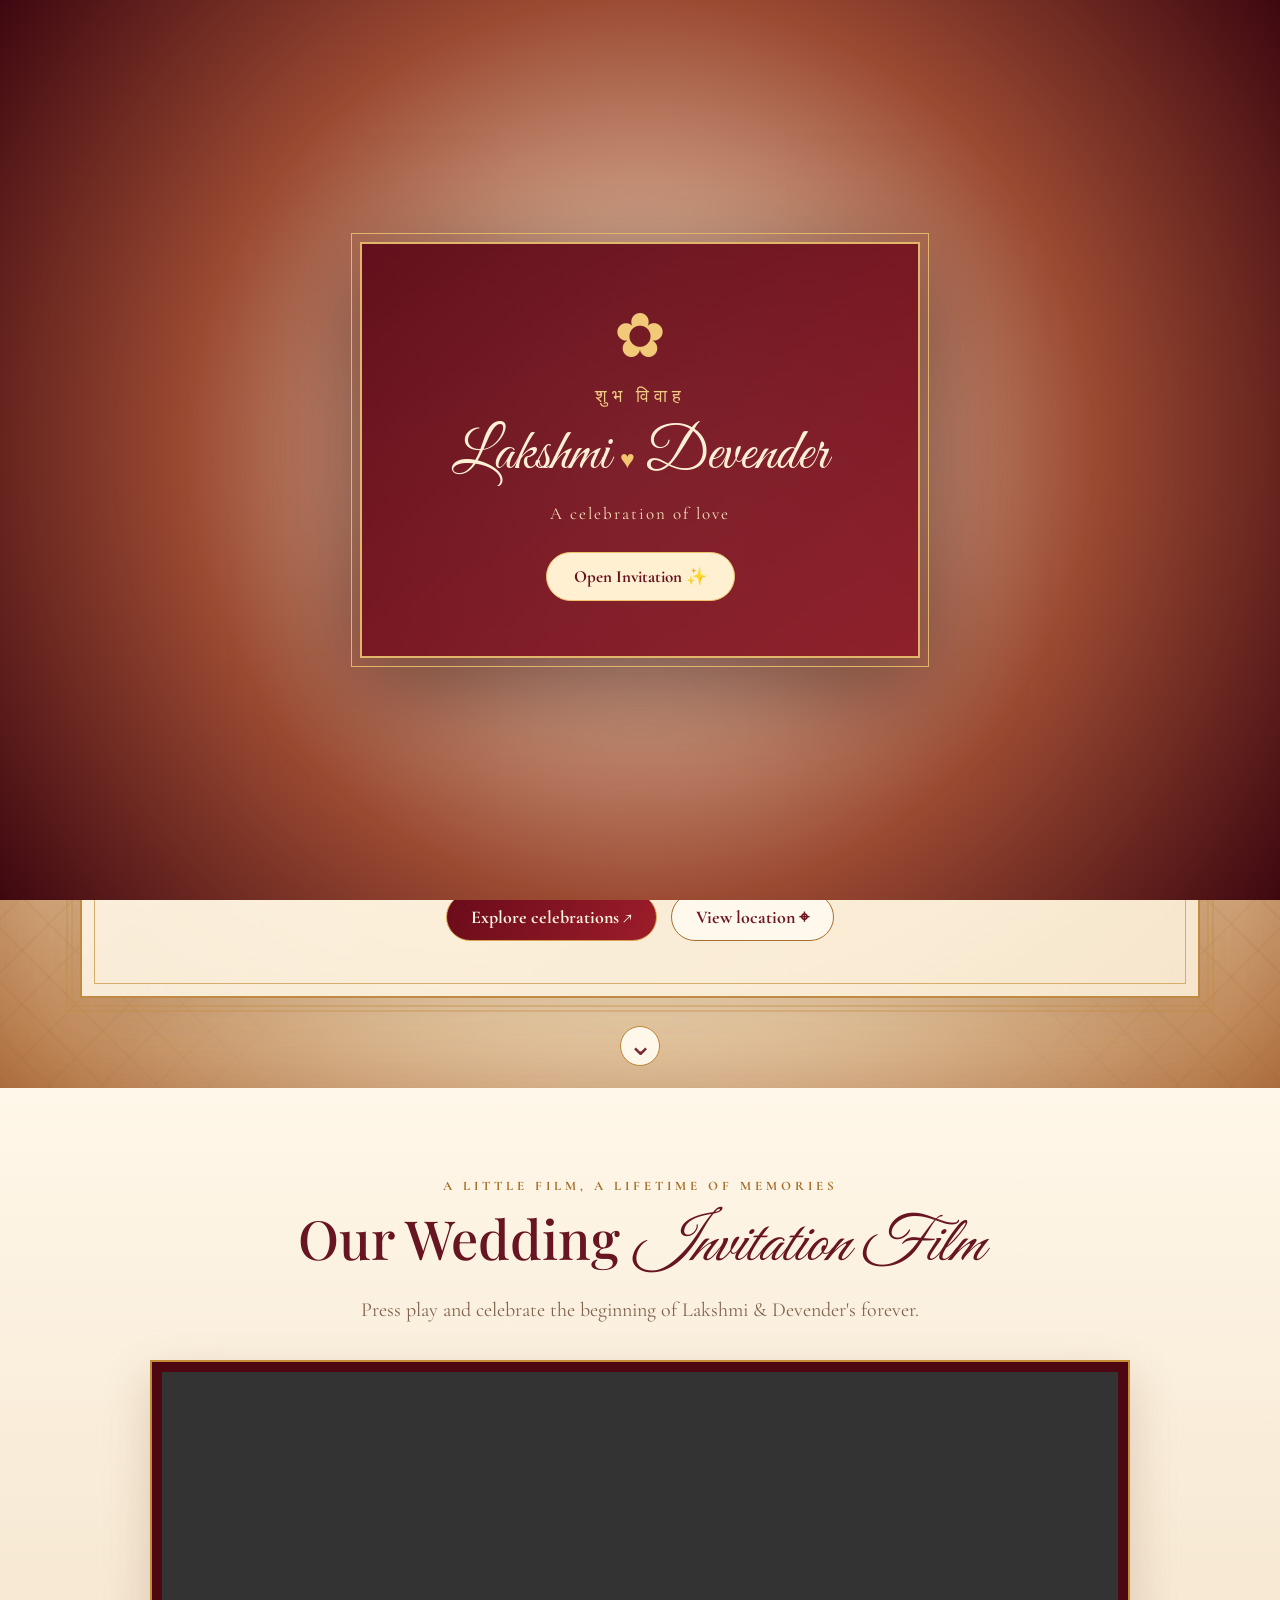
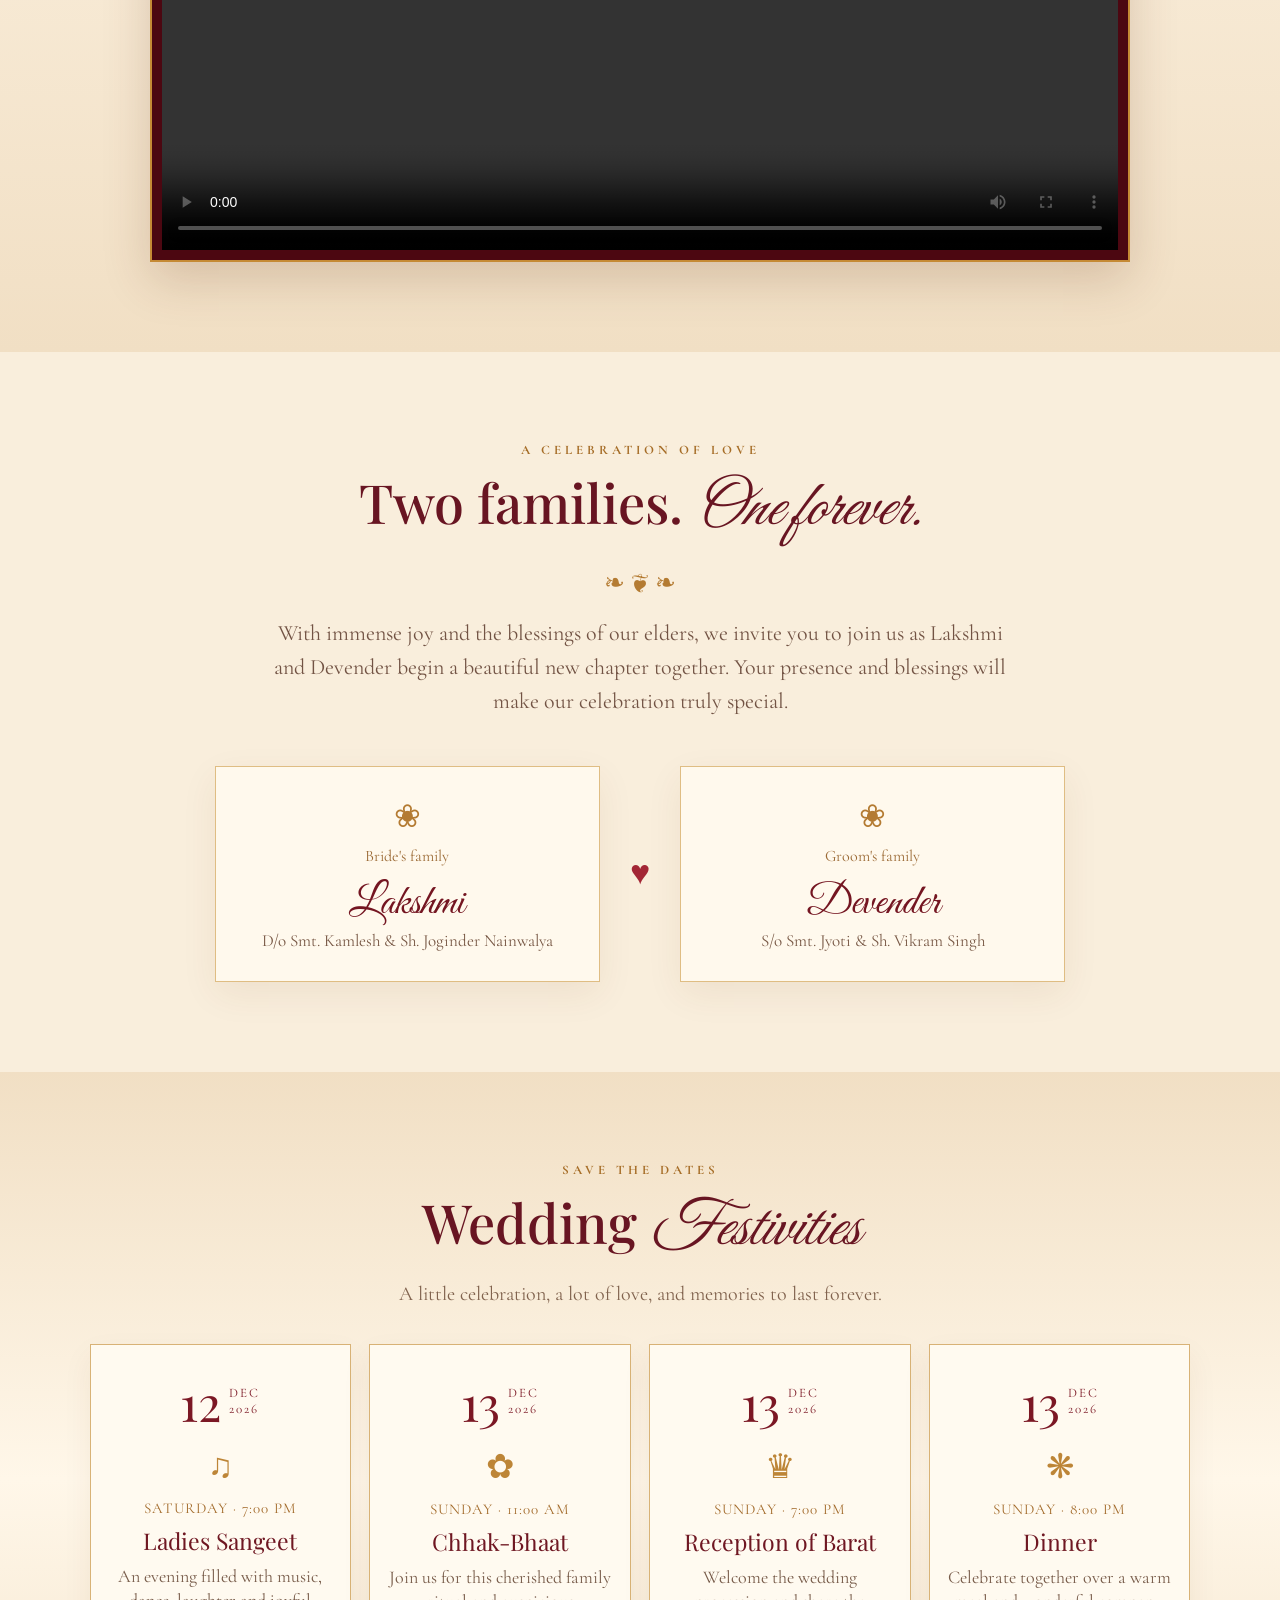
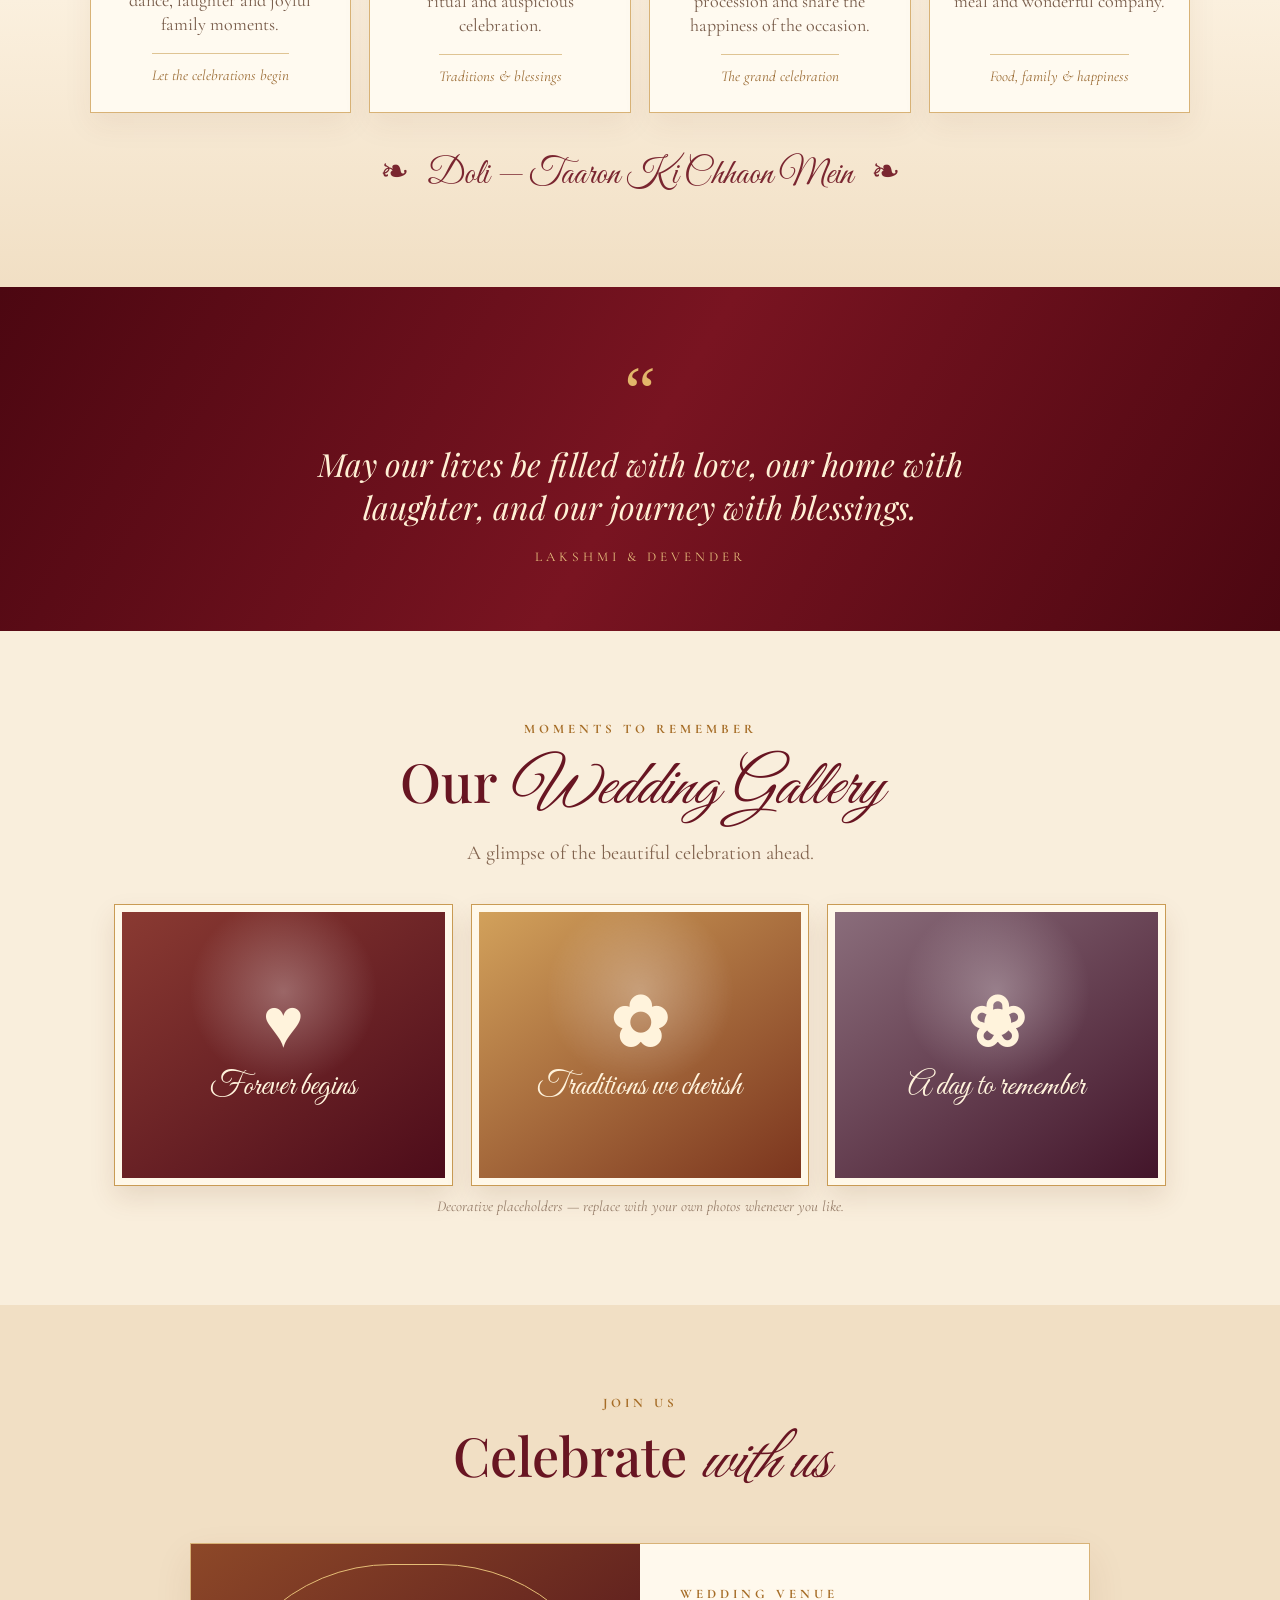
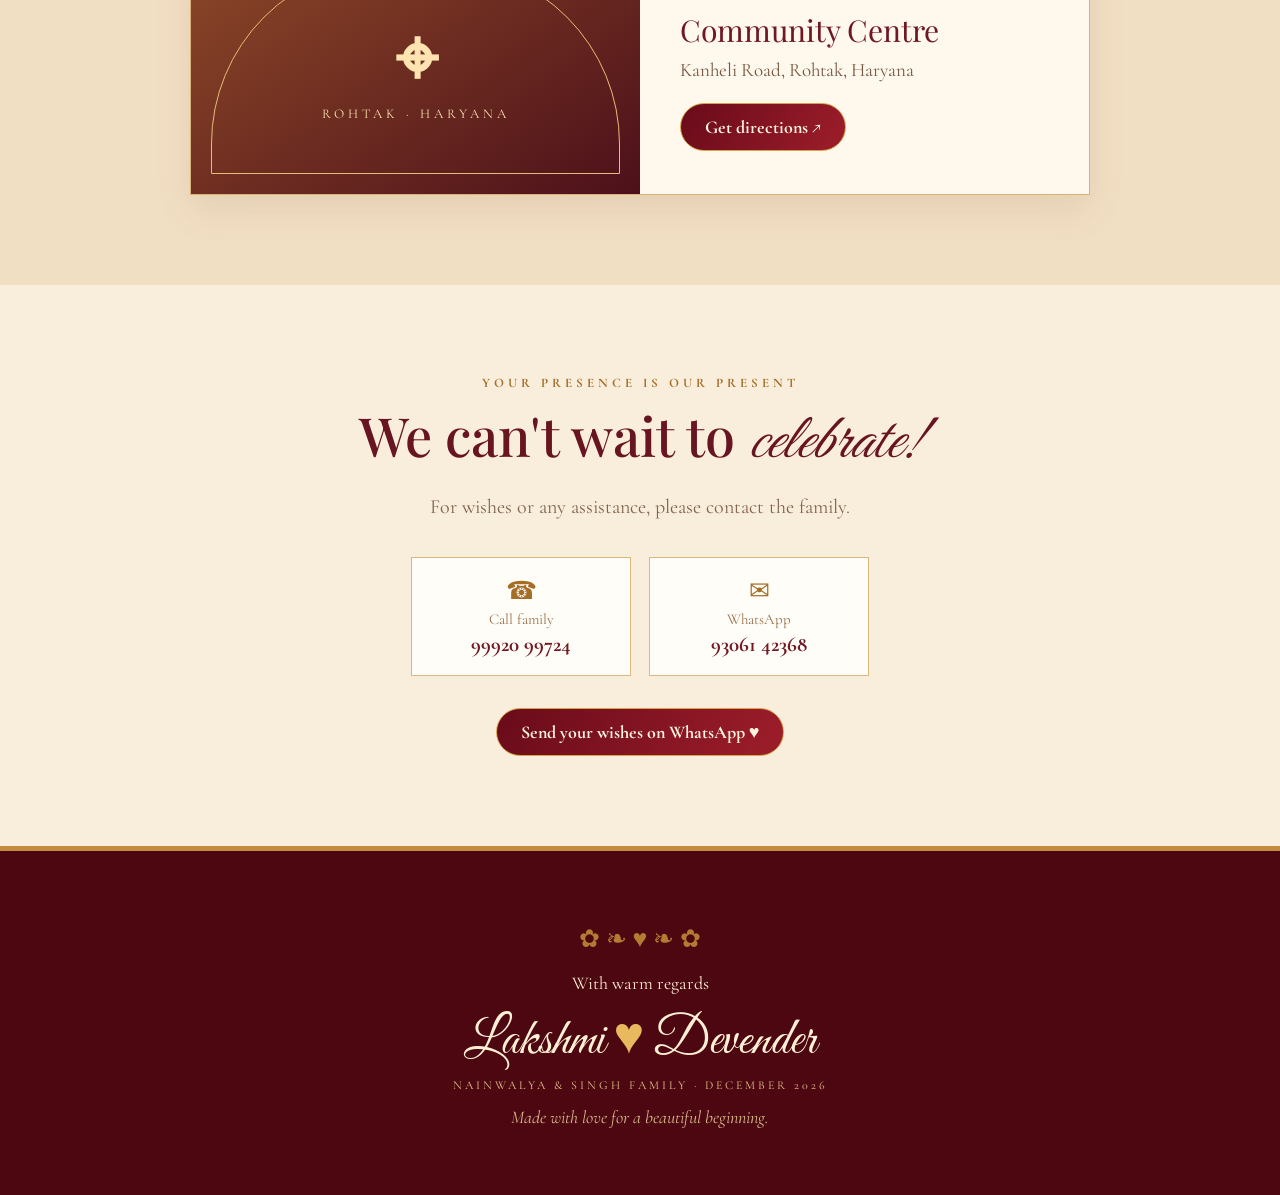
==== commit 44e1202c: "Initial commit - Royal Wedding Website" ====
--- a/index.html
+++ b/index.html
@@ -1,64 +1,51 @@
 <!doctype html>
-<html lang="en">
-<head>
-<meta charset="utf-8"><meta name="viewport" content="width=device-width,initial-scale=1">
-<meta name="theme-color" content="#250710">
-<title>Lakshmi ♥ Devender — Wedding Invitation</title>
-<link rel="preconnect" href="https://fonts.googleapis.com">
-<link href="https://fonts.googleapis.com/css2?family=Cormorant+Garamond:wght@400;500;600;700&family=Great+Vibes&family=Playfair+Display:wght@400;500;600&display=swap" rel="stylesheet">
-<link rel="stylesheet" href="style.css">
-</head>
-<body>
-<header class="topbar"><a class="brand" href="#home">L<span>♥</span>D</a><button class="menu" aria-label="Open menu">☰</button><nav><a href="#home">Home</a><a href="#story">Our Story</a><a href="#events">Events</a><a href="#venue">Venue</a><a href="#rsvp" class="nav-rsvp">RSVP</a></nav></header>
+<html lang="en"><head>
+<meta charset="UTF-8"><meta name="viewport" content="width=device-width,initial-scale=1">
+<meta name="theme-color" content="#520916"><title>Lakshmi ♥ Devender | Wedding Invitation</title>
+<link rel="preconnect" href="https://fonts.googleapis.com"><link rel="preconnect" href="https://fonts.gstatic.com" crossorigin>
+<link href="https://fonts.googleapis.com/css2?family=Cormorant+Garamond:wght@400;500;600;700&family=Great+Vibes&family=Playfair+Display:wght@400;500;600;700&display=swap" rel="stylesheet">
+<link rel="stylesheet" href="style.css"></head><body>
+<div class="welcome-screen" id="welcomeScreen" aria-label="Wedding welcome animation">
+  <div class="welcome-card">
+    <div class="welcome-flower">✿</div>
+    <p>शुभ विवाह</p>
+    <h1>Lakshmi <span>♥</span> Devender</h1>
+    <small>A celebration of love</small>
+    <button id="openInvitation" class="open-invite">Open Invitation ✨</button>
+  </div>
+</div>
+<div class="ambient-petals" aria-hidden="true"></div>
+<header class="header"><a class="brand" href="#home">L <i>♥</i> D</a><button class="menu" aria-label="Toggle menu">☰</button>
+<nav><a href="#home">Home</a><a href="#film">Wedding Film</a><a href="#story">Invitation</a><a href="#events">Events</a><a href="#gallery">Gallery</a><a href="#venue">Location</a><a class="rsvp-link" href="#rsvp">RSVP</a></nav></header>
 <main>
-<section class="hero" id="home">
-  <div class="hero-bg"></div><div class="hero-overlay"></div>
-  <div class="hero-content">
-    <div class="ganesh">ॐ</div><p class="small-caps">॥ श्री गणेशाय नमः ॥</p>
-    <p class="kicker">Together with our families</p>
-    <p class="invite-line">We request the pleasure of your company<br>at the wedding celebration of</p>
-    <h1>Lakshmi <span>♥</span> Devender</h1>
-    <div class="gold-rule"><i>✦</i></div>
-    <p class="hero-date">12 — 13 December 2026</p>
-    <p class="hero-place">Rohtak · Haryana</p>
-    <a class="outline-btn" href="#story">Explore the invitation <b>↓</b></a>
-  </div>
-  <div class="scroll-note">SCROLL TO EXPLORE <span>↓</span></div>
+<section class="hero" id="home"><div class="garland">✿ ❀ ✿ ❀ ✿</div><div class="hero-card">
+<div class="sparkle sparkle-a">✦</div><div class="sparkle sparkle-b">✧</div><div class="sparkle sparkle-c">✦</div>
+<div class="ganesha">ॐ<br><small>॥ श्री गणेशाय नमः ॥</small></div><p class="eyebrow">With the blessings of the Almighty</p><p class="intro">You are cordially invited to the</p>
+<h1>Wedding <em>Ceremony</em></h1><div class="rule">────── ♥ ──────</div><p class="of">of</p>
+<div class="names"><span>Lakshmi</span><b>♥</b><span>Devender</span></div>
+<p class="tagline">Two hearts, one beautiful journey, a lifetime of love.</p>
+<div class="details"><div><b>▣ &nbsp; Sunday, 13th December 2026</b><small>Wedding celebration</small></div><div><b>⌖ &nbsp; Community Centre</b><small>Kanheli Road, Rohtak, Haryana</small></div></div>
+<p class="count-label">Counting down to forever</p><div class="countdown"><div><b id="days">--</b><small>Days</small></div><div><b id="hours">--</b><small>Hours</small></div><div><b id="minutes">--</b><small>Minutes</small></div><div><b id="seconds">--</b><small>Seconds</small></div></div>
+<div class="actions"><a class="button primary" href="#events">Explore celebrations ↗</a><a class="button outline" target="_blank" rel="noopener" href="https://www.google.com/maps/search/?api=1&query=Community+Centre+Kanheli+Road+Rohtak+Haryana">View location ⌖</a></div></div><a class="scroll" href="#story">⌄</a></section>
+<section class="section film-section" id="film">
+<p class="kicker">A little film, a lifetime of memories</p>
+<h2>Our Wedding <em>Invitation Film</em></h2>
+<p class="sub">Press play and celebrate the beginning of Lakshmi &amp; Devender's forever.</p>
+<div class="film-frame"><video controls playsinline preload="metadata"  aria-label="Lakshmi and Devender wedding invitation film"><source src="assets/lakshmi-devender-ai-wedding-cinematic.mp4" type="video/mp4">Your browser does not support HTML video.</video></div>
 </section>
-
-<section class="blessing paper-section" id="story">
-  <p class="eyebrow">A DAY TO REMEMBER</p>
-  <h2>A blessed beginning <em>to forever</em></h2>
-  <div class="flourish">❧ ❦ ❧</div>
-  <p class="blessing-copy">With the blessings of the Almighty and our elders, we joyfully invite you to share in the celebration of love, family and togetherness as Lakshmi and Devender begin their new journey.</p>
-  <div class="couple-card"><img src="assets/couple-illustration.svg" alt="Illustration of a traditional Indian bride and groom"><div class="couple-names"><span>THE BRIDE</span><h3>Lakshmi</h3><p>D/o Smt. Kamlesh &amp; Sh. Joginder Nainwalya</p><div class="amp">♥</div><span>THE GROOM</span><h3>Devender</h3><p>S/o Smt. Jyoti &amp; Sh. Vikram Singh</p></div></div>
-</section>
-
-<section class="date-panel">
- <p class="eyebrow">SAVE THE DATE</p><h2>December <span>2026</span></h2>
- <div class="date-boxes"><div><b>12</b><small>SATURDAY</small></div><i>♥</i><div><b>13</b><small>SUNDAY</small></div></div>
- <p>Two days of traditions, laughter and celebration.</p>
-</section>
-
-<section class="events paper-section" id="events">
- <p class="eyebrow">THE WEDDING FESTIVITIES</p><h2>Celebration <em>Schedule</em></h2><div class="flourish">✦ ❧ ✦</div>
- <div class="timeline">
-  <article><div class="event-date"><b>12</b><small>DEC</small></div><div class="event-info"><span class="event-tag">SATURDAY · 7:00 PM</span><h3>Ladies Sangeet</h3><p>An evening filled with music, dance and joyful moments.</p></div><div class="event-icon">♫</div></article>
-  <article><div class="event-date"><b>13</b><small>DEC</small></div><div class="event-info"><span class="event-tag">SUNDAY · 11:00 AM</span><h3>Chhak-Bhaat</h3><p>A cherished traditional family ceremony.</p></div><div class="event-icon">❀</div></article>
-  <article><div class="event-date"><b>13</b><small>DEC</small></div><div class="event-info"><span class="event-tag">SUNDAY · 7:00 PM</span><h3>Reception of Barat</h3><p>Join us to welcome the wedding procession.</p></div><div class="event-icon">♛</div></article>
-  <article><div class="event-date"><b>13</b><small>DEC</small></div><div class="event-info"><span class="event-tag">SUNDAY · 8:00 PM</span><h3>Dinner</h3><p>Let us share a meal and make beautiful memories.</p></div><div class="event-icon">✧</div></article>
- </div>
-</section>
-
-<section class="quote-section"><div class="quote-ornament">❧</div><p>“Two hearts, two families,<br>one beautiful forever.”</p><span>LAKSHMI ♥ DEVENDER</span></section>
-
-<section class="venue paper-section" id="venue">
- <p class="eyebrow">WE CAN'T WAIT TO SEE YOU</p><h2>Join us <em>in Rohtak</em></h2>
- <div class="venue-card"><div class="venue-art"><div class="venue-arch">ॐ<br><span>✿</span></div></div><div class="venue-details"><p class="eyebrow">THE WEDDING VENUE</p><h3>Community Centre</h3><p>Kanheli Road<br>Rohtak, Haryana</p><a class="gold-btn" target="_blank" rel="noopener" href="https://www.google.com/maps/search/?api=1&query=Community+Centre+Kanheli+Road+Rohtak+Haryana">View on Google Maps ↗</a></div></div>
-</section>
-
-<section class="rsvp" id="rsvp"><p class="eyebrow">YOUR PRESENCE IS OUR PRESENT</p><h2>We await <em>your blessings</em></h2><p>Please join us and bless the couple on their special day.</p><div class="contact"><a href="tel:+919992099724"><small>CALL THE FAMILY</small><b>99920 99724</b></a><a href="https://wa.me/919306142368?text=Congratulations%20Lakshmi%20and%20Devender!" target="_blank" rel="noopener"><small>WHATSAPP</small><b>93061 42368</b></a></div><a class="gold-btn" href="https://wa.me/919306142368?text=Namaste!%20We%20will%20join%20Lakshmi%20and%20Devender%27s%20wedding." target="_blank" rel="noopener">Send your wishes ♥</a></section>
-</main>
-<footer><div class="footer-flourish">✦ ❧ ♥ ❧ ✦</div><p>With love and warm regards</p><h2>Lakshmi <span>♥</span> Devender</h2><small>NAINWALYA &amp; SINGH FAMILY · DECEMBER 2026</small></footer>
-<div class="petals" aria-hidden="true"></div><script src="script.js"></script>
-</body></html>+<section class="section" id="story"><p class="kicker">A celebration of love</p><h2>Two families. <em>One forever.</em></h2><div class="flourish">❧ ❦ ❧</div>
+<p class="copy">With immense joy and the blessings of our elders, we invite you to join us as Lakshmi and Devender begin a beautiful new chapter together. Your presence and blessings will make our celebration truly special.</p>
+<div class="families"><article><span>❀</span><p>Bride's family</p><h3>Lakshmi</h3><small>D/o Smt. Kamlesh &amp; Sh. Joginder Nainwalya</small></article><b>♥</b><article><span>❀</span><p>Groom's family</p><h3>Devender</h3><small>S/o Smt. Jyoti &amp; Sh. Vikram Singh</small></article></div></section>
+<section class="section events" id="events"><p class="kicker">Save the dates</p><h2>Wedding <em>Festivities</em></h2><p class="sub">A little celebration, a lot of love, and memories to last forever.</p>
+<div class="event-grid">
+<article class="event"><div class="date"><b>12</b><small>DEC<br>2026</small></div><span class="symbol">♫</span><p class="time">SATURDAY · 7:00 PM</p><h3>Ladies Sangeet</h3><p>An evening filled with music, dance, laughter and joyful family moments.</p><small class="event-note">Let the celebrations begin</small></article>
+<article class="event"><div class="date"><b>13</b><small>DEC<br>2026</small></div><span class="symbol">✿</span><p class="time">SUNDAY · 11:00 AM</p><h3>Chhak-Bhaat</h3><p>Join us for this cherished family ritual and auspicious celebration.</p><small class="event-note">Traditions &amp; blessings</small></article>
+<article class="event"><div class="date"><b>13</b><small>DEC<br>2026</small></div><span class="symbol">♛</span><p class="time">SUNDAY · 7:00 PM</p><h3>Reception of Barat</h3><p>Welcome the wedding procession and share the happiness of the occasion.</p><small class="event-note">The grand celebration</small></article>
+<article class="event"><div class="date"><b>13</b><small>DEC<br>2026</small></div><span class="symbol">❋</span><p class="time">SUNDAY · 8:00 PM</p><h3>Dinner</h3><p>Celebrate together over a warm meal and wonderful company.</p><small class="event-note">Food, family &amp; happiness</small></article></div>
+<p class="doli">❧ &nbsp; Doli — Taaron Ki Chhaon Mein &nbsp; ❧</p></section>
+<section class="quote"><span>“</span><p>May our lives be filled with love, our home with laughter, and our journey with blessings.</p><small>LAKSHMI &amp; DEVENDER</small></section>
+<section class="section" id="gallery"><p class="kicker">Moments to remember</p><h2>Our <em>Wedding Gallery</em></h2><p class="sub">A glimpse of the beautiful celebration ahead.</p><div class="gallery"><div><b>♥</b><span>Forever begins</span></div><div><b>✿</b><span>Traditions we cherish</span></div><div><b>❀</b><span>A day to remember</span></div></div><p class="hint">Decorative placeholders — replace with your own photos whenever you like.</p></section>
+<section class="section venue" id="venue"><p class="kicker">Join us</p><h2>Celebrate <em>with us</em></h2><div class="venue-card"><div class="venue-art"><b>⌖</b><small>ROHTAK · HARYANA</small></div><div><p class="kicker">Wedding venue</p><h3>Community Centre</h3><p>Kanheli Road, Rohtak, Haryana</p><a class="button primary" target="_blank" rel="noopener" href="https://www.google.com/maps/search/?api=1&query=Community+Centre+Kanheli+Road+Rohtak+Haryana">Get directions ↗</a></div></div></section>
+<section class="section" id="rsvp"><p class="kicker">Your presence is our present</p><h2>We can't wait to <em>celebrate!</em></h2><p class="sub">For wishes or any assistance, please contact the family.</p><div class="contacts"><a href="tel:+919992099724"><span>☎</span><small>Call family</small><b>99920 99724</b></a><a target="_blank" rel="noopener" href="https://wa.me/919306142368?text=Congratulations%20Lakshmi%20and%20Devender!"><span>✉</span><small>WhatsApp</small><b>93061 42368</b></a></div><a class="button primary" target="_blank" rel="noopener" href="https://wa.me/919306142368?text=Namaste!%20We%20would%20love%20to%20join%20Lakshmi%20and%20Devender's%20wedding.">Send your wishes on WhatsApp ♥</a></section>
+</main><footer><p class="flourish">✿ ❧ ♥ ❧ ✿</p><p>With warm regards</p><h2>Lakshmi <i>♥</i> Devender</h2><small>NAINWALYA &amp; SINGH FAMILY · DECEMBER 2026</small><p class="footnote">Made with love for a beautiful beginning.</p></footer>
+<button class="top" aria-label="Back to top">↑</button><script src="script.js"></script></body></html>
--- a/style.css
+++ b/style.css
@@ -1,14 +1,54 @@
-*{box-sizing:border-box;margin:0;padding:0}html{scroll-behavior:smooth;scroll-padding-top:75px}body{font-family:"Cormorant Garamond",serif;color:#4b3027;background:#f7ecd9}a{text-decoration:none;color:inherit}
-:root{--wine:#350711;--wine2:#5a1020;--gold:#d8b16b;--cream:#f8eddb;--ink:#4a2c24}
-.topbar{height:70px;position:fixed;inset:0 0 auto;z-index:20;display:flex;align-items:center;justify-content:space-between;padding:0 6%;background:#250710ed;border-bottom:1px solid #b98b4a;color:#fff0d5;backdrop-filter:blur(12px)}.brand{font:42px "Great Vibes",cursive;color:#ffe6ac}.brand span{font:19px Georgia;color:#d9aa5c;margin:0 4px}.topbar nav{display:flex;align-items:center;gap:30px;font-size:18px}.topbar nav a:hover{color:#e9c47c}.nav-rsvp{border:1px solid var(--gold);padding:8px 21px;border-radius:30px}.menu{display:none;background:none;border:0;color:#fff;font-size:26px}
-.hero{min-height:760px;height:100svh;max-height:950px;position:relative;display:grid;place-items:center;overflow:hidden;background:#22060d;color:#fff0d2}.hero-bg{position:absolute;inset:0;background:url("assets/palace-arch.svg") center/cover no-repeat;animation:slowzoom 22s ease-in-out infinite alternate}.hero-overlay{position:absolute;inset:0;background:radial-gradient(ellipse at center,#1d0710a8 0%,#1b060dc9 58%,#16040be8 100%)}.hero-content{position:relative;z-index:1;text-align:center;width:min(760px,90%);padding:100px 20px 65px}.ganesh{font:52px "Playfair Display",serif;color:#e9c77f}.small-caps,.kicker,.eyebrow{letter-spacing:4px;text-transform:uppercase;font-size:12px;color:#c99b53}.kicker{margin:34px 0 14px;color:#f0d69e}.invite-line{font-size:23px;line-height:1.4;color:#f8e9d0}.hero h1{font:clamp(57px,9vw,105px) "Great Vibes",cursive;color:#f4d38e;margin:24px 0 12px;text-shadow:0 5px 20px #000}.hero h1 span{font:28px Georgia;color:#fff0d1;vertical-align:middle}.gold-rule{width:240px;margin:15px auto;border-top:1px solid #d4a85f;position:relative}.gold-rule i{font-style:normal;position:relative;top:-14px;background:#2b0812;padding:0 14px;color:#f2d18c}.hero-date{font:600 24px "Playfair Display",serif;color:#fff0d2;margin-top:18px}.hero-place{font-size:19px;color:#e0c9a4;margin:8px 0 25px}.outline-btn{display:inline-flex;gap:20px;align-items:center;border:1px solid #d9b46e;padding:12px 25px;border-radius:30px;color:#f8e7c4;font-size:17px}.outline-btn:hover{background:#d8b16b;color:#35101a}.scroll-note{position:absolute;bottom:24px;left:0;right:0;text-align:center;font:10px Arial;letter-spacing:3px;color:#d9bd8b}.scroll-note span{display:block;font-size:20px;margin-top:8px}
-.paper-section{padding:90px 7%;text-align:center;background:radial-gradient(ellipse at top,#fffaf0,#f1e1c8)}.paper-section h2,.rsvp h2{font:500 clamp(38px,5vw,58px) "Playfair Display",serif;color:#641526;margin:12px 0}.paper-section h2 em,.rsvp h2 em{font:1.25em "Great Vibes",cursive;color:#9b5b3b;font-weight:400}.flourish{color:#b7833f;font-size:28px;margin:20px}.blessing-copy{max-width:760px;margin:0 auto 42px;font-size:23px;line-height:1.5;color:#765b49}.couple-card{max-width:900px;margin:auto;display:grid;grid-template-columns:1.1fr .9fr;background:#fffaf0;border:1px solid #c99e5d;box-shadow:0 20px 55px #5b321b20}.couple-card img{width:100%;height:390px;object-fit:cover}.couple-names{align-self:center;padding:30px}.couple-names>span{font:11px Arial;letter-spacing:3px;color:#a8793b}.couple-names h3{font:50px "Great Vibes",cursive;color:#781b2d;margin:5px}.couple-names p{font-size:17px;color:#7a6454}.amp{font-size:23px;color:#a42a3c;margin:8px}
-.date-panel{padding:75px 20px;text-align:center;background:linear-gradient(120deg,#390914,#641327,#390914);color:#fff0d9;border-block:1px solid #d5ad68}.date-panel h2{font:42px "Playfair Display",serif;margin:12px}.date-panel h2 span{font:42px "Great Vibes",cursive;color:#e5c27d}.date-boxes{display:flex;justify-content:center;align-items:center;gap:28px;margin:25px}.date-boxes div{border:1px solid #d5ad68;width:100px;padding:12px}.date-boxes b{display:block;font:48px "Playfair Display",serif;color:#f5d991}.date-boxes small{font:10px Arial;letter-spacing:2px}.date-boxes i{color:#e7c77f;font-style:normal}.date-panel>p:last-child{font-size:19px;color:#e4cfaa}
-.events{background:#f7ecd9}.timeline{max-width:850px;margin:42px auto 0;text-align:left}.timeline article{display:grid;grid-template-columns:82px 1fr 55px;gap:22px;align-items:center;padding:22px 0;border-bottom:1px solid #d8c19d}.event-date{width:72px;height:72px;border:1px solid #bd8a43;display:grid;place-content:center;text-align:center;color:#781a2b}.event-date b{font:35px "Playfair Display",serif}.event-date small{font:10px Arial;letter-spacing:2px}.event-tag{font:10px Arial;letter-spacing:2px;color:#ad7938}.event-info h3{font:28px "Playfair Display",serif;color:#641526;margin:4px 0}.event-info p{font-size:18px;color:#826b58}.event-icon{font-size:30px;color:#ad7b3d;text-align:center}
-.quote-section{text-align:center;padding:65px 20px;background:#3d0b17;color:#f8e9c9;border-block:1px solid #c89b56}.quote-ornament{font-size:36px;color:#d7b16c}.quote-section p{font:italic clamp(27px,4vw,42px) "Playfair Display",serif;line-height:1.3;margin:15px}.quote-section span{font:11px Arial;letter-spacing:4px;color:#d9b779}
-.venue-card{max-width:850px;margin:38px auto 0;display:grid;grid-template-columns:1fr 1fr;background:#fffaf0;border:1px solid #cba15f;box-shadow:0 18px 45px #5b321b20}.venue-art{min-height:280px;background:url("assets/palace-arch.svg") center/cover;display:grid;place-items:center}.venue-arch{width:150px;height:180px;border:3px solid #e4c17b;border-radius:80px 80px 0 0;display:grid;place-content:center;text-align:center;color:#ffe2a1;font-size:35px;background:#350a18a8}.venue-arch span{font-size:30px}.venue-details{align-self:center;padding:38px}.venue-details h3{font:32px "Playfair Display",serif;color:#641526;margin:12px}.venue-details p:not(.eyebrow){font-size:21px;line-height:1.5;color:#79604d;margin-bottom:22px}.gold-btn{display:inline-block;background:linear-gradient(120deg,#f4d998,#c18b3e);color:#42101b;padding:12px 23px;border-radius:3px;font-size:17px;box-shadow:0 7px 20px #4a1b1420}.gold-btn:hover{filter:brightness(1.07);transform:translateY(-2px)}
-.rsvp{padding:85px 20px;text-align:center;background:#fff8eb}.rsvp>p:not(.eyebrow){font-size:20px;color:#7b6654}.contact{display:flex;justify-content:center;gap:20px;margin:30px auto}.contact a{min-width:220px;padding:17px;border:1px solid #d3ae70;background:#fff}.contact small{display:block;font:10px Arial;letter-spacing:2px;color:#a77a3b}.contact b{display:block;font-size:24px;color:#681729;margin-top:5px}
-footer{text-align:center;padding:55px 15px;background:#260710;color:#f6e5c4;border-top:1px solid #c99a53}.footer-flourish{color:#dfbd78;font-size:25px}footer p{font-size:18px;margin:12px}footer h2{font:55px "Great Vibes",cursive;color:#f2d38e;margin:10px}footer h2 span{font:20px Georgia}footer small{font:10px Arial;letter-spacing:3px;color:#d7b779}
-.petals{position:fixed;inset:0;pointer-events:none;z-index:30;overflow:hidden}.petal{position:absolute;top:-25px;color:#e7b8a9;animation:fall linear forwards;text-shadow:0 1px 5px #0003}@keyframes fall{to{transform:translate(var(--x),110vh) rotate(500deg);opacity:0}}@keyframes slowzoom{to{transform:scale(1.09)}}
-@media(max-width:700px){.topbar{height:62px;padding:0 18px}.brand{font-size:38px}.menu{display:block}.topbar nav{display:none;position:absolute;top:61px;left:0;right:0;background:#290811;padding:20px;flex-direction:column;gap:17px}.topbar nav.open{display:flex}.hero{min-height:720px}.hero-content{padding-top:95px}.ganesh{font-size:44px}.invite-line{font-size:20px}.hero h1{font-size:clamp(55px,13vw,78px)}.paper-section{padding:65px 18px}.blessing-copy{font-size:20px}.couple-card{grid-template-columns:1fr}.couple-card img{height:auto;max-height:350px}.couple-names{padding:28px 15px}.timeline article{grid-template-columns:62px 1fr 25px;gap:12px}.event-date{width:58px;height:62px}.event-date b{font-size:29px}.event-info h3{font-size:23px}.event-info p{font-size:16px}.event-icon{font-size:23px}.venue-card{grid-template-columns:1fr}.venue-art{min-height:210px}.venue-details{padding:28px 15px}.contact{flex-direction:column;align-items:center}.contact a{width:min(100%,320px)}footer h2{font-size:48px}}
-@media(prefers-reduced-motion:reduce){*,*:before,*:after{animation:none!important;scroll-behavior:auto!important}}+*{box-sizing:border-box;margin:0;padding:0}:root{--wine:#570914;--gold:#c58a35;--cream:#fff6e7;--ink:#4a2019}html{scroll-behavior:smooth;scroll-padding-top:80px}body{font-family:"Cormorant Garamond",serif;color:var(--ink);background:#f9eedc;overflow-x:hidden}a{color:inherit;text-decoration:none}.header{position:sticky;top:0;z-index:10;display:flex;align-items:center;justify-content:space-between;padding:12px 5%;background:#43050ef7;border-bottom:1px solid #d2a354;box-shadow:0 5px 24px #26040a35}.brand{font:36px "Great Vibes",cursive;color:#fff0d0}.brand i,footer i{color:#e9b95d;font-style:normal}.header nav{display:flex;align-items:center;gap:clamp(14px,3vw,38px);color:#fff3df;font-size:18px}.header nav a:hover{color:#f4c66f}.rsvp-link{padding:8px 20px;border:1px solid #dca64e;border-radius:30px}.menu{display:none;background:none;color:white;border:0;font-size:26px}.hero{position:relative;min-height:780px;padding:65px 18px 90px;display:grid;place-items:center;overflow:hidden;background:radial-gradient(ellipse at center,#fff9ec,#f5dfbb 58%,#b97843)}.hero:before{content:"";position:absolute;inset:0;background:repeating-linear-gradient(45deg,transparent 0 35px,#9b672018 36px 38px),repeating-linear-gradient(-45deg,transparent 0 35px,#9b672014 36px 38px);mask-image:linear-gradient(90deg,#000,transparent 23%,transparent 77%,#000)}.hero:after{content:"";position:absolute;inset:0;box-shadow:inset 0 0 100px #713b2340;pointer-events:none}.garland{position:absolute;top:12px;color:#9d233a;font-size:clamp(24px,5vw,60px);letter-spacing:18px;opacity:.65}.hero-card{position:relative;z-index:1;width:min(100%,1120px);padding:58px 7% 55px;text-align:center;border:2px solid #c18a43;outline:7px double #c18a4360;outline-offset:7px;background:linear-gradient(145deg,#fff9eced,#f8e9d1f2);box-shadow:0 22px 70px #67300d35}.hero-card:before{content:"";position:absolute;inset:12px;border:1px solid #d7ad6b;pointer-events:none}.ganesha{font:48px "Playfair Display",serif;color:#9c421e;line-height:1}.ganesha small{display:block;font:700 17px "Cormorant Garamond",serif;letter-spacing:2px;margin-top:10px}.eyebrow,.kicker{color:#a66d27;text-transform:uppercase;letter-spacing:4px;font-size:13px;font-weight:700}.intro{font-size:22px;margin:14px 0 4px}.hero h1{font:500 clamp(40px,6vw,72px) "Playfair Display",serif;color:#741521}.hero h1 em,.section h2 em{font-family:"Great Vibes",cursive;font-weight:400}.rule{color:#a85b25;font-size:24px;margin:12px}.of{font-size:22px}.names{display:flex;align-items:center;justify-content:center;gap:clamp(12px,3vw,35px);font:clamp(55px,8vw,94px) "Great Vibes",cursive;color:#741521;line-height:1.25}.names b{font:38px Georgia;color:#a52a30}.tagline{font-size:20px;font-style:italic;color:#79533c;margin:8px 0 25px}.details{display:flex;justify-content:center;margin:0 auto 22px}.details>div{display:flex;flex-direction:column;padding:0 28px;min-width:50%}.details>div+div{border-left:1px solid #c99554}.details b{font:600 17px "Playfair Display",serif;color:#68202a}.details small{font-size:17px;color:#805c45}.count-label{font-size:17px;color:#9a6428;letter-spacing:2px;margin-bottom:10px}.countdown{display:flex;justify-content:center;gap:12px}.countdown div{min-width:83px;padding:9px 12px;border:1px solid #d7a85c;border-radius:12px;background:#fff9ed;box-shadow:0 4px 10px #75401818}.countdown b{display:block;font:27px "Playfair Display",serif;color:#721523}.countdown small{font-size:15px;color:#805c45}.actions{display:flex;justify-content:center;gap:14px;flex-wrap:wrap;margin-top:24px}.button{display:inline-flex;align-items:center;justify-content:center;padding:12px 24px;border-radius:40px;font-size:18px;font-weight:700;transition:.25s}.button:hover{transform:translateY(-3px);box-shadow:0 9px 20px #5b0a182b}.primary{background:linear-gradient(120deg,#690b1a,#9d1d2a);color:#fff4df;border:1px solid #d9a34d}.outline{border:1px solid #a96e2e;color:#6e1720;background:#fff9ed}.scroll{position:absolute;bottom:22px;left:50%;z-index:2;transform:translateX(-50%);width:40px;height:40px;border:1px solid #bd8436;border-radius:50%;display:grid;place-items:center;font-size:30px;color:#7b2630;background:#fff7e9}.section{padding:90px 7%;text-align:center}.section h2{font:500 clamp(35px,5vw,54px) "Playfair Display",serif;color:#681522;margin:8px 0 12px}.section h2 em{font-size:1.18em}.flourish{color:#b47b32;font-size:25px;margin:18px}.copy{max-width:760px;margin:auto;color:#725344;font-size:22px;line-height:1.55}.families{display:grid;grid-template-columns:1fr auto 1fr;align-items:center;gap:30px;max-width:850px;margin:48px auto 0}.families article{padding:30px 24px;background:#fff9ed;border:1px solid #dfbd83;box-shadow:0 12px 35px #68330c12}.families article>span{font-size:32px;color:#b47b32}.families article p{font-size:16px;color:#9b6a35;margin:10px}.families h3{font:43px "Great Vibes",cursive;color:#741521}.families small{font-size:17px;color:#775744}.families>b{font-size:34px;color:#a32635}.events{background:linear-gradient(#f1dfc4,#fff7e9 50%,#f1dfc4)}.sub{font-size:20px;color:#81634e;margin:0 auto 38px}.event-grid{display:grid;grid-template-columns:repeat(4,1fr);gap:18px;max-width:1200px;margin:auto}.event{background:#fffaf0;border:1px solid #d8b276;padding:24px 18px 26px;box-shadow:0 12px 28px #5d2d1010;transition:.3s}.event:hover{transform:translateY(-7px);box-shadow:0 18px 35px #5d2d1020}.date{display:flex;align-items:center;justify-content:center;gap:8px;color:#7b1724}.date b{font:49px "Playfair Display",serif}.date small{font-size:13px;text-align:left;letter-spacing:2px}.symbol{display:block;font-size:34px;color:#bd8537;margin:12px}.time{font-size:15px;color:#a36b2b;letter-spacing:1px}.event h3{font:23px "Playfair Display",serif;color:#6f1722;margin:8px}.event>p:not(.time){font-size:18px;color:#775b49;line-height:1.35;min-height:75px}.event-note{display:inline-block;border-top:1px solid #dfc493;padding-top:12px;margin-top:14px;color:#9b6c35;font-size:15px;font-style:italic}.doli{margin-top:38px;color:#7a2630;font:35px "Great Vibes",cursive}.quote{padding:65px 20px;text-align:center;background:linear-gradient(120deg,#4c0711,#791421,#4c0711);color:#fff0d5}.quote span{font:70px Georgia;color:#e2b66a}.quote p{max-width:750px;margin:10px auto 18px;font:italic clamp(22px,3vw,32px) "Playfair Display",serif}.quote small{letter-spacing:4px;color:#e8c17e}.gallery{display:grid;grid-template-columns:repeat(3,1fr);gap:20px;max-width:1050px;margin:40px auto 12px}.gallery div{min-height:280px;display:flex;flex-direction:column;align-items:center;justify-content:center;color:#fff3dc;border:7px solid #fff8e9;outline:1px solid #c99b54;box-shadow:0 12px 25px #6b3a1820;background:radial-gradient(circle at 50% 30%,#ffffff4a,transparent 38%),linear-gradient(145deg,#8a3a32,#4d0c1a)}.gallery div:nth-child(2){background:radial-gradient(circle at 50% 30%,#ffffff4a,transparent 38%),linear-gradient(145deg,#d2a15b,#7b351e)}.gallery div:nth-child(3){background:radial-gradient(circle at 50% 30%,#ffffff4a,transparent 38%),linear-gradient(145deg,#8a6d7b,#43152a)}.gallery b{font-size:70px}.gallery span{font:32px "Great Vibes",cursive}.hint{font-size:15px;color:#947b67;font-style:italic}.venue{background:#f1dfc4}.venue-card{display:grid;grid-template-columns:1fr 1fr;max-width:900px;margin:40px auto 0;background:#fff9ed;border:1px solid #d8b276;box-shadow:0 15px 35px #68330c18;text-align:left}.venue-art{min-height:250px;display:flex;flex-direction:column;align-items:center;justify-content:center;color:#ffe4b2;background:linear-gradient(145deg,#8d4828,#4d101a);position:relative}.venue-art:before{content:"";position:absolute;inset:20px;border:1px solid #e5bd76;border-radius:180px 180px 0 0}.venue-art b,.venue-art small{z-index:1}.venue-art b{font-size:75px}.venue-art small{letter-spacing:4px}.venue-card>div+div{padding:40px;align-self:center}.venue-card h3{font:30px "Playfair Display",serif;color:#701724;margin:8px 0}.venue-card>div+div>p:not(.kicker){font-size:19px;color:#765641;margin-bottom:22px}.contacts{display:flex;justify-content:center;gap:18px;flex-wrap:wrap;margin:32px auto}.contacts a{min-width:220px;padding:18px 25px;border:1px solid #d9b77d;background:#fffdf7;display:flex;flex-direction:column;gap:4px}.contacts span{font-size:25px;color:#a66d27}.contacts small{font-size:15px;color:#98704c}.contacts b{font-size:21px;color:#711824}footer{text-align:center;padding:55px 20px;background:#4c0711;color:#ffefd5;border-top:5px solid #c28b3f}footer h2{font:52px "Great Vibes",cursive}footer>small{font-size:12px;letter-spacing:3px;color:#e7c78e}footer>p{font-size:18px;margin:12px}.footnote{color:#d8b98c;font-style:italic}.top{position:fixed;right:20px;bottom:20px;z-index:9;width:42px;height:42px;border-radius:50%;border:1px solid #e5c17b;background:#640d1b;color:#fff1d9;font-size:22px;opacity:0;pointer-events:none;transition:.2s}.top.show{opacity:1;pointer-events:auto}
+@media(max-width:900px){.event-grid{grid-template-columns:repeat(2,1fr)}}@media(max-width:650px){.header{padding:10px 18px}.menu{display:block}.header nav{display:none;position:absolute;top:59px;left:0;right:0;background:#4b0710;padding:18px 25px 24px;flex-direction:column;align-items:stretch;gap:15px}.header nav.open{display:flex}.header nav a{padding:5px}.rsvp-link{text-align:center}.hero{padding:35px 15px 75px;min-height:0}.hero-card{padding:42px 15px 34px;outline-offset:4px;outline-width:4px}.ganesha{font-size:40px}.ganesha small{font-size:15px}.eyebrow,.kicker{font-size:11px;letter-spacing:2px}.intro{font-size:18px}.hero h1{font-size:42px}.names{font-size:clamp(47px,13vw,70px);gap:10px}.names b{font-size:25px}.tagline{font-size:17px}.details{flex-direction:column;gap:13px}.details>div{min-width:0;padding:0 8px}.details>div+div{border-left:0;border-top:1px solid #c99554;padding-top:12px}.details b{font-size:16px}.details small{font-size:16px}.countdown{gap:6px}.countdown div{min-width:0;flex:1;padding:8px 4px}.countdown b{font-size:22px}.countdown small{font-size:13px}.button{font-size:16px;padding:11px 17px}.section{padding:65px 18px}.copy{font-size:19px}.families{grid-template-columns:1fr;gap:12px;margin-top:30px}.families>b{font-size:25px}.families article{padding:22px 15px}.event-grid,.gallery{grid-template-columns:1fr;max-width:420px}.event>p:not(.time){min-height:0}.gallery div{min-height:220px}.doli{font-size:28px}.quote{padding:48px 20px}.venue-card{grid-template-columns:1fr}.venue-art{min-height:180px}.venue-card>div+div{padding:28px 22px}footer h2{font-size:43px}}@media(prefers-reduced-motion:reduce){html{scroll-behavior:auto}*{transition:none!important}}
+
+
+/* Wedding atmosphere: welcome reveal, floating petals and soft shimmer */
+.welcome-screen{
+  position:fixed;inset:0;z-index:1000;display:grid;place-items:center;
+  padding:24px;background:radial-gradient(circle at center,#fff1d4 0,#9b4a32 58%,#3e0710 100%);
+  transition:opacity .9s ease,visibility .9s ease
+}
+.welcome-screen.closed{opacity:0;visibility:hidden;pointer-events:none}
+.welcome-card{
+  width:min(92vw,560px);padding:55px 25px;text-align:center;color:#fff0d5;
+  border:2px solid #e2b66a;outline:1px solid #e2b66a;outline-offset:8px;
+  background:linear-gradient(145deg,#5c0917ee,#8b1a27ee);
+  box-shadow:0 25px 90px #21030a88;animation:welcomeFloat 3.5s ease-in-out infinite
+}
+.welcome-flower{font-size:62px;color:#f2c879;animation:flowerTurn 12s linear infinite}
+.welcome-card>p{font-size:18px;letter-spacing:5px;margin:10px 0;color:#f1cb83}
+.welcome-card h1{font:clamp(39px,8vw,58px) "Great Vibes",cursive;font-weight:400;margin:12px 0}
+.welcome-card h1 span{font:25px Georgia;color:#f3c66f}
+.welcome-card small{font-size:17px;letter-spacing:2px;color:#f7dfb7}
+.open-invite{display:block;margin:28px auto 0;padding:13px 27px;border-radius:30px;
+  border:1px solid #f1c36c;background:#fff0d2;color:#68101d;font:700 17px "Cormorant Garamond",serif;
+  cursor:pointer;box-shadow:0 0 0 0 #f1c36c77;animation:buttonPulse 2s infinite}
+.open-invite:hover{transform:translateY(-3px)}
+.ambient-petals{position:fixed;inset:0;z-index:8;pointer-events:none;overflow:hidden}
+.petal{position:absolute;top:-45px;color:#a92743;text-shadow:0 2px 5px #6a132633;
+  animation:petalFall linear forwards;opacity:.78;will-change:transform}
+.hero-card{animation:heroAppear 1.3s .2s both}
+.hero-card:after{content:"";position:absolute;inset:-60% auto -60% -35%;width:18%;
+  transform:rotate(22deg);background:linear-gradient(90deg,transparent,#ffffff70,transparent);
+  animation:goldSweep 7s ease-in-out infinite;pointer-events:none}
+.sparkle{position:absolute;color:#d29a43;font-size:28px;animation:sparkle 2.8s ease-in-out infinite;pointer-events:none}
+.sparkle-a{top:18%;left:9%}.sparkle-b{top:38%;right:8%;animation-delay:.9s}.sparkle-c{bottom:16%;left:16%;animation-delay:1.6s}
+.ganesha{animation:ganeshaGlow 3s ease-in-out infinite}
+.event:hover .symbol{animation:tinyDance .7s ease-in-out}
+.gallery div:hover{animation:galleryGlow 1.2s ease-in-out infinite alternate}
+@keyframes welcomeFloat{0%,100%{transform:translateY(0)}50%{transform:translateY(-9px)}}
+@keyframes flowerTurn{to{transform:rotate(360deg)}}
+@keyframes buttonPulse{0%{box-shadow:0 0 0 0 #f1c36c77}70%{box-shadow:0 0 0 13px #f1c36c00}100%{box-shadow:0 0 0 0 #f1c36c00}}
+@keyframes heroAppear{from{opacity:0;transform:translateY(28px) scale(.98)}to{opacity:1;transform:translateY(0) scale(1)}}
+@keyframes goldSweep{0%,45%{left:-35%;opacity:0}55%{opacity:1}85%,100%{left:130%;opacity:0}}
+@keyframes sparkle{0%,100%{opacity:.15;transform:scale(.7) rotate(0)}50%{opacity:1;transform:scale(1.25) rotate(45deg)}}
+@keyframes ganeshaGlow{0%,100%{filter:drop-shadow(0 0 0 #c58a3500)}50%{filter:drop-shadow(0 0 12px #c58a3580)}}
+@keyframes tinyDance{0%,100%{transform:rotate(0) scale(1)}25%{transform:rotate(-12deg) scale(1.15)}75%{transform:rotate(12deg) scale(1.15)}}
+@keyframes galleryGlow{from{box-shadow:0 12px 25px #6b3a1820}to{box-shadow:0 12px 35px #c58a3580}}
+@keyframes petalFall{0%{transform:translate3d(0,-5vh,0) rotate(0deg);opacity:0}10%{opacity:.8}100%{transform:translate3d(var(--drift),110vh,0) rotate(650deg);opacity:0}}
+@media(prefers-reduced-motion:reduce){
+  .welcome-card,.welcome-flower,.open-invite,.hero-card,.hero-card:after,.sparkle,.ganesha,.petal{animation:none!important}
+  .welcome-screen{transition:none}
+}
+
+.film-section{background:linear-gradient(180deg,#fff7e9,#f1dfc4)}.film-frame{max-width:980px;margin:35px auto 0;padding:10px;background:#4c0711;border:2px solid #c58a35;box-shadow:0 18px 45px #5d2d1030}.film-frame video{display:block;width:100%;height:auto;max-height:560px;background:#26040a}
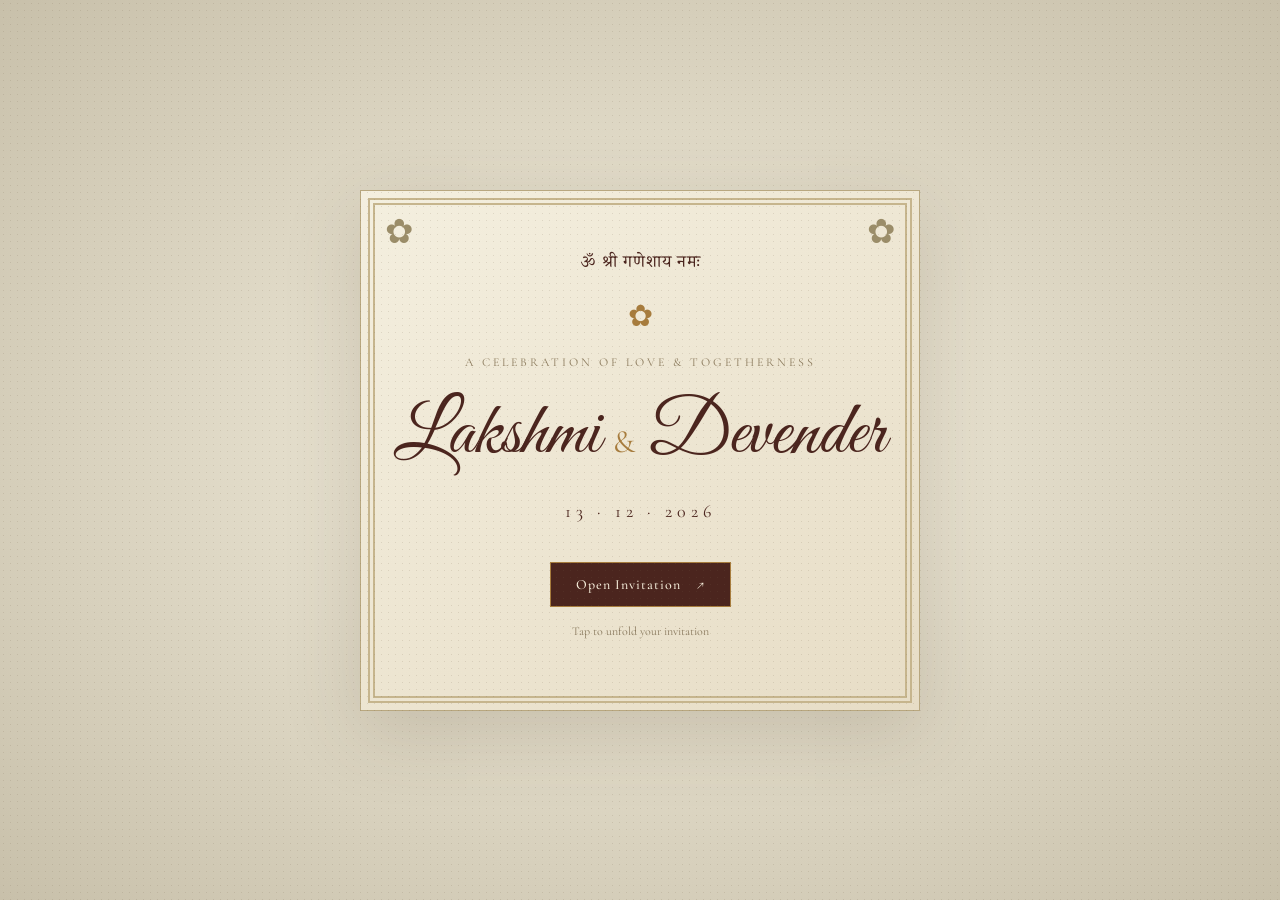
==== commit ad9bcff5: "First commit" ====
--- a/index.html
+++ b/index.html
@@ -1,51 +1,205 @@
 <!doctype html>
-<html lang="en"><head>
-<meta charset="UTF-8"><meta name="viewport" content="width=device-width,initial-scale=1">
-<meta name="theme-color" content="#520916"><title>Lakshmi ♥ Devender | Wedding Invitation</title>
-<link rel="preconnect" href="https://fonts.googleapis.com"><link rel="preconnect" href="https://fonts.gstatic.com" crossorigin>
-<link href="https://fonts.googleapis.com/css2?family=Cormorant+Garamond:wght@400;500;600;700&family=Great+Vibes&family=Playfair+Display:wght@400;500;600;700&display=swap" rel="stylesheet">
-<link rel="stylesheet" href="style.css"></head><body>
-<div class="welcome-screen" id="welcomeScreen" aria-label="Wedding welcome animation">
-  <div class="welcome-card">
-    <div class="welcome-flower">✿</div>
-    <p>शुभ विवाह</p>
-    <h1>Lakshmi <span>♥</span> Devender</h1>
-    <small>A celebration of love</small>
-    <button id="openInvitation" class="open-invite">Open Invitation ✨</button>
-  </div>
-</div>
-<div class="ambient-petals" aria-hidden="true"></div>
-<header class="header"><a class="brand" href="#home">L <i>♥</i> D</a><button class="menu" aria-label="Toggle menu">☰</button>
-<nav><a href="#home">Home</a><a href="#film">Wedding Film</a><a href="#story">Invitation</a><a href="#events">Events</a><a href="#gallery">Gallery</a><a href="#venue">Location</a><a class="rsvp-link" href="#rsvp">RSVP</a></nav></header>
-<main>
-<section class="hero" id="home"><div class="garland">✿ ❀ ✿ ❀ ✿</div><div class="hero-card">
-<div class="sparkle sparkle-a">✦</div><div class="sparkle sparkle-b">✧</div><div class="sparkle sparkle-c">✦</div>
-<div class="ganesha">ॐ<br><small>॥ श्री गणेशाय नमः ॥</small></div><p class="eyebrow">With the blessings of the Almighty</p><p class="intro">You are cordially invited to the</p>
-<h1>Wedding <em>Ceremony</em></h1><div class="rule">────── ♥ ──────</div><p class="of">of</p>
-<div class="names"><span>Lakshmi</span><b>♥</b><span>Devender</span></div>
-<p class="tagline">Two hearts, one beautiful journey, a lifetime of love.</p>
-<div class="details"><div><b>▣ &nbsp; Sunday, 13th December 2026</b><small>Wedding celebration</small></div><div><b>⌖ &nbsp; Community Centre</b><small>Kanheli Road, Rohtak, Haryana</small></div></div>
-<p class="count-label">Counting down to forever</p><div class="countdown"><div><b id="days">--</b><small>Days</small></div><div><b id="hours">--</b><small>Hours</small></div><div><b id="minutes">--</b><small>Minutes</small></div><div><b id="seconds">--</b><small>Seconds</small></div></div>
-<div class="actions"><a class="button primary" href="#events">Explore celebrations ↗</a><a class="button outline" target="_blank" rel="noopener" href="https://www.google.com/maps/search/?api=1&query=Community+Centre+Kanheli+Road+Rohtak+Haryana">View location ⌖</a></div></div><a class="scroll" href="#story">⌄</a></section>
-<section class="section film-section" id="film">
-<p class="kicker">A little film, a lifetime of memories</p>
-<h2>Our Wedding <em>Invitation Film</em></h2>
-<p class="sub">Press play and celebrate the beginning of Lakshmi &amp; Devender's forever.</p>
-<div class="film-frame"><video controls playsinline preload="metadata"  aria-label="Lakshmi and Devender wedding invitation film"><source src="assets/lakshmi-devender-ai-wedding-cinematic.mp4" type="video/mp4">Your browser does not support HTML video.</video></div>
-</section>
-<section class="section" id="story"><p class="kicker">A celebration of love</p><h2>Two families. <em>One forever.</em></h2><div class="flourish">❧ ❦ ❧</div>
-<p class="copy">With immense joy and the blessings of our elders, we invite you to join us as Lakshmi and Devender begin a beautiful new chapter together. Your presence and blessings will make our celebration truly special.</p>
-<div class="families"><article><span>❀</span><p>Bride's family</p><h3>Lakshmi</h3><small>D/o Smt. Kamlesh &amp; Sh. Joginder Nainwalya</small></article><b>♥</b><article><span>❀</span><p>Groom's family</p><h3>Devender</h3><small>S/o Smt. Jyoti &amp; Sh. Vikram Singh</small></article></div></section>
-<section class="section events" id="events"><p class="kicker">Save the dates</p><h2>Wedding <em>Festivities</em></h2><p class="sub">A little celebration, a lot of love, and memories to last forever.</p>
-<div class="event-grid">
-<article class="event"><div class="date"><b>12</b><small>DEC<br>2026</small></div><span class="symbol">♫</span><p class="time">SATURDAY · 7:00 PM</p><h3>Ladies Sangeet</h3><p>An evening filled with music, dance, laughter and joyful family moments.</p><small class="event-note">Let the celebrations begin</small></article>
-<article class="event"><div class="date"><b>13</b><small>DEC<br>2026</small></div><span class="symbol">✿</span><p class="time">SUNDAY · 11:00 AM</p><h3>Chhak-Bhaat</h3><p>Join us for this cherished family ritual and auspicious celebration.</p><small class="event-note">Traditions &amp; blessings</small></article>
-<article class="event"><div class="date"><b>13</b><small>DEC<br>2026</small></div><span class="symbol">♛</span><p class="time">SUNDAY · 7:00 PM</p><h3>Reception of Barat</h3><p>Welcome the wedding procession and share the happiness of the occasion.</p><small class="event-note">The grand celebration</small></article>
-<article class="event"><div class="date"><b>13</b><small>DEC<br>2026</small></div><span class="symbol">❋</span><p class="time">SUNDAY · 8:00 PM</p><h3>Dinner</h3><p>Celebrate together over a warm meal and wonderful company.</p><small class="event-note">Food, family &amp; happiness</small></article></div>
-<p class="doli">❧ &nbsp; Doli — Taaron Ki Chhaon Mein &nbsp; ❧</p></section>
-<section class="quote"><span>“</span><p>May our lives be filled with love, our home with laughter, and our journey with blessings.</p><small>LAKSHMI &amp; DEVENDER</small></section>
-<section class="section" id="gallery"><p class="kicker">Moments to remember</p><h2>Our <em>Wedding Gallery</em></h2><p class="sub">A glimpse of the beautiful celebration ahead.</p><div class="gallery"><div><b>♥</b><span>Forever begins</span></div><div><b>✿</b><span>Traditions we cherish</span></div><div><b>❀</b><span>A day to remember</span></div></div><p class="hint">Decorative placeholders — replace with your own photos whenever you like.</p></section>
-<section class="section venue" id="venue"><p class="kicker">Join us</p><h2>Celebrate <em>with us</em></h2><div class="venue-card"><div class="venue-art"><b>⌖</b><small>ROHTAK · HARYANA</small></div><div><p class="kicker">Wedding venue</p><h3>Community Centre</h3><p>Kanheli Road, Rohtak, Haryana</p><a class="button primary" target="_blank" rel="noopener" href="https://www.google.com/maps/search/?api=1&query=Community+Centre+Kanheli+Road+Rohtak+Haryana">Get directions ↗</a></div></div></section>
-<section class="section" id="rsvp"><p class="kicker">Your presence is our present</p><h2>We can't wait to <em>celebrate!</em></h2><p class="sub">For wishes or any assistance, please contact the family.</p><div class="contacts"><a href="tel:+919992099724"><span>☎</span><small>Call family</small><b>99920 99724</b></a><a target="_blank" rel="noopener" href="https://wa.me/919306142368?text=Congratulations%20Lakshmi%20and%20Devender!"><span>✉</span><small>WhatsApp</small><b>93061 42368</b></a></div><a class="button primary" target="_blank" rel="noopener" href="https://wa.me/919306142368?text=Namaste!%20We%20would%20love%20to%20join%20Lakshmi%20and%20Devender's%20wedding.">Send your wishes on WhatsApp ♥</a></section>
-</main><footer><p class="flourish">✿ ❧ ♥ ❧ ✿</p><p>With warm regards</p><h2>Lakshmi <i>♥</i> Devender</h2><small>NAINWALYA &amp; SINGH FAMILY · DECEMBER 2026</small><p class="footnote">Made with love for a beautiful beginning.</p></footer>
-<button class="top" aria-label="Back to top">↑</button><script src="script.js"></script></body></html>
+<html lang="en">
+<head>
+  <meta charset="UTF-8" />
+  <meta name="viewport" content="width=device-width, initial-scale=1.0" />
+  <meta name="theme-color" content="#eee5d0" />
+  <meta name="description" content="Wedding invitation of Lakshmi and Devender — 13 December 2026, Rohtak." />
+  <title>Lakshmi ♥ Devender | Wedding Invitation</title>
+  <link rel="preconnect" href="https://fonts.googleapis.com">
+  <link rel="preconnect" href="https://fonts.gstatic.com" crossorigin>
+  <link href="https://fonts.googleapis.com/css2?family=Cormorant+Garamond:wght@400;500;600;700&family=Great+Vibes&family=Noto+Serif+Devanagari:wght@400;500;600&display=swap" rel="stylesheet">
+  <link rel="stylesheet" href="style.css" />
+</head>
+<body>
+  <div class="paper-texture">
+</div>
+  <main>
+    <section class="intro" id="intro" aria-label="Open invitation">
+      <div class="intro-card">
+        <div class="ganesha">ॐ श्री गणेशाय नमः</div>
+        <div class="tiny-flower">✿</div>
+        <p class="eyebrow">A celebration of love & togetherness</p>
+        <h1>Lakshmi <span>&</span> Devender</h1>
+        <p class="intro-date">13 · 12 · 2026</p>
+        <button class="open-button" id="openInvite">Open Invitation <span>↗</span>
+</button>
+        <p class="tap-hint">Tap to unfold your invitation</p>
+      </div>
+    </section>
+
+    <div class="site-content" id="invitation" aria-hidden="true">
+      <header class="hero section-shell">
+        <div class="corner-flower left">✿</div>
+<div class="corner-flower right">✿</div>
+        <p class="ganesha">॥ श्री गणेशाय नमः ॥</p>
+        <p class="eyebrow">With the blessings of our elders</p>
+        <h2 class="hero-title">Wedding Invitation</h2>
+        <div class="heart-rule">
+<span>
+</span>♥<span>
+</span>
+</div>
+        <p class="date-line">Sunday, 13th December, 2026</p>
+        <h1 class="couple-names">
+<span>Lakshmi</span>
+<small>weds</small>
+<span>Devender</span>
+</h1>
+        <div class="portrait-frame" aria-label="Decorative wedding illustration">
+          <div class="arch-top">❀</div>
+          <div class="portrait-art">
+<div class="sun-disc">
+</div>
+<div class="temple">⌂</div>
+<div class="bride">👰🏻</div>
+<div class="groom">🤵🏻</div>
+<div class="arch-caption">Together begins forever</div>
+</div>
+          <div class="arch-base">
+</div>
+        </div>
+        <div class="monogram">
+<span>L</span>
+<b>&</b>
+<span>D</span>
+</div>
+        <p class="invite-copy">Together with our families, we invite you to bless the joyful union of</p>
+        <p class="names-inline">Lakshmi <span>&</span> Devender</p>
+        <p class="closing">Your presence will make our celebration even more special.</p>
+        <a class="scroll-cue" href="#celebrations">Explore the celebrations ↓</a>
+      </header>
+
+      <section class="family section-shell">
+        <p class="eyebrow">With love and blessings</p>
+        <h2>Our Families</h2>
+        <div class="family-grid">
+          <article>
+<span class="family-icon">❀</span>
+<h3>Bride</h3>
+<p>Daughter of</p>
+<strong>Smt. Kamlesh & Sh. Joginder Nainwaya</strong>
+</article>
+          <div class="ampersand">&</div>
+          <article>
+<span class="family-icon">❀</span>
+<h3>Groom</h3>
+<p>Son of</p>
+<strong>Smt. Jyoti & Sh. Vikram Singh</strong>
+<small>VPO Kasam, Manesar, Gurugram</small>
+</article>
+        </div>
+        <p class="elders">Request the honour of your gracious presence<br>at the auspicious occasion of their wedding.</p>
+      </section>
+
+      <section class="events section-shell" id="celebrations">
+        <p class="eyebrow">Save the dates</p>
+<h2>Wedding Celebrations</h2>
+        <div class="event-list">
+          <article class="event-card">
+<div class="event-date">
+<span>12</span>
+<small>DEC · SAT</small>
+</div>
+<div class="event-info">
+<h3>Ladies Sangeet</h3>
+<p>Saturday, 12th December 2026</p>
+<b>7:00 PM</b>
+</div>
+<span class="event-flower">✿</span>
+</article>
+          <article class="event-card">
+<div class="event-date">
+<span>13</span>
+<small>DEC · SUN</small>
+</div>
+<div class="event-info">
+<h3>Chhak-Bhaat</h3>
+<p>Sunday, 13th December 2026</p>
+<b>11:00 AM</b>
+</div>
+<span class="event-flower">✿</span>
+</article>
+          <article class="event-card">
+<div class="event-date">
+<span>13</span>
+<small>DEC · SUN</small>
+</div>
+<div class="event-info">
+<h3>Reception of Barat</h3>
+<p>Sunday, 13th December 2026</p>
+<b>7:00 PM</b>
+</div>
+<span class="event-flower">✿</span>
+</article>
+          <article class="event-card">
+<div class="event-date">
+<span>13</span>
+<small>DEC · SUN</small>
+</div>
+<div class="event-info">
+<h3>Dinner</h3>
+<p>Sunday, 13th December 2026</p>
+<b>8:00 PM</b>
+</div>
+<span class="event-flower">✿</span>
+</article>
+        </div>
+        <p class="doli">Doli… Taaron Ki Chhaon Mein ✨</p>
+      </section>
+
+      <section class="countdown section-shell">
+        <p class="eyebrow">The big day is approaching</p>
+<h2>Counting Our Blessings</h2>
+        <div class="timer" aria-label="Countdown to wedding">
+<div>
+<strong id="days">000</strong>
+<span>Days</span>
+</div>
+<div>
+<strong id="hours">00</strong>
+<span>Hours</span>
+</div>
+<div>
+<strong id="minutes">00</strong>
+<span>Minutes</span>
+</div>
+<div>
+<strong id="seconds">00</strong>
+<span>Seconds</span>
+</div>
+</div>
+      </section>
+
+      <section class="venue section-shell">
+        <p class="eyebrow">We can't wait to celebrate with you</p>
+<h2>Wedding Venue</h2>
+        <div class="venue-card">
+<div class="venue-symbol">⌖</div>
+<h3>Community Centre</h3>
+<p>Kanheli Road, Rohtak, Haryana</p>
+<a class="map-button" target="_blank" rel="noopener" href="https://www.google.com/maps/search/?api=1&query=Community+Centre+Kanheli+Road+Rohtak">Get Directions ↗</a>
+</div>
+      </section>
+
+      <section class="rsvp section-shell">
+        <p class="ganesha">शुभ विवाह</p>
+<h2>Your presence is our present</h2>
+        <p>For any assistance, please contact:</p>
+        <div class="contact-links">
+<a href="tel:+919992099724">+91 99920 99724</a>
+<a href="tel:+919306142368">+91 93061 42368</a>
+</div>
+        <a class="whatsapp-button" href="https://wa.me/919992099724?text=Namaste%2C%20we%20will%20be%20joining%20Lakshmi%20and%20Devender's%20wedding%20celebration." target="_blank" rel="noopener">Send your wishes on WhatsApp</a>
+        <div class="final-names">Lakshmi <span>♥</span> Devender</div>
+        <p class="family-signoff">With warm regards<br>
+<strong>Joginder Nainwaya & the Nainwaya Family</strong>
+</p>
+      </section>
+      <footer>Made with love for a beautiful beginning · 13.12.2026</footer>
+    </div>
+  </main>
+  <script src="script.js">
+</script>
+</body>
+</html>
--- a/style.css
+++ b/style.css
@@ -1,54 +1,550 @@
-*{box-sizing:border-box;margin:0;padding:0}:root{--wine:#570914;--gold:#c58a35;--cream:#fff6e7;--ink:#4a2019}html{scroll-behavior:smooth;scroll-padding-top:80px}body{font-family:"Cormorant Garamond",serif;color:var(--ink);background:#f9eedc;overflow-x:hidden}a{color:inherit;text-decoration:none}.header{position:sticky;top:0;z-index:10;display:flex;align-items:center;justify-content:space-between;padding:12px 5%;background:#43050ef7;border-bottom:1px solid #d2a354;box-shadow:0 5px 24px #26040a35}.brand{font:36px "Great Vibes",cursive;color:#fff0d0}.brand i,footer i{color:#e9b95d;font-style:normal}.header nav{display:flex;align-items:center;gap:clamp(14px,3vw,38px);color:#fff3df;font-size:18px}.header nav a:hover{color:#f4c66f}.rsvp-link{padding:8px 20px;border:1px solid #dca64e;border-radius:30px}.menu{display:none;background:none;color:white;border:0;font-size:26px}.hero{position:relative;min-height:780px;padding:65px 18px 90px;display:grid;place-items:center;overflow:hidden;background:radial-gradient(ellipse at center,#fff9ec,#f5dfbb 58%,#b97843)}.hero:before{content:"";position:absolute;inset:0;background:repeating-linear-gradient(45deg,transparent 0 35px,#9b672018 36px 38px),repeating-linear-gradient(-45deg,transparent 0 35px,#9b672014 36px 38px);mask-image:linear-gradient(90deg,#000,transparent 23%,transparent 77%,#000)}.hero:after{content:"";position:absolute;inset:0;box-shadow:inset 0 0 100px #713b2340;pointer-events:none}.garland{position:absolute;top:12px;color:#9d233a;font-size:clamp(24px,5vw,60px);letter-spacing:18px;opacity:.65}.hero-card{position:relative;z-index:1;width:min(100%,1120px);padding:58px 7% 55px;text-align:center;border:2px solid #c18a43;outline:7px double #c18a4360;outline-offset:7px;background:linear-gradient(145deg,#fff9eced,#f8e9d1f2);box-shadow:0 22px 70px #67300d35}.hero-card:before{content:"";position:absolute;inset:12px;border:1px solid #d7ad6b;pointer-events:none}.ganesha{font:48px "Playfair Display",serif;color:#9c421e;line-height:1}.ganesha small{display:block;font:700 17px "Cormorant Garamond",serif;letter-spacing:2px;margin-top:10px}.eyebrow,.kicker{color:#a66d27;text-transform:uppercase;letter-spacing:4px;font-size:13px;font-weight:700}.intro{font-size:22px;margin:14px 0 4px}.hero h1{font:500 clamp(40px,6vw,72px) "Playfair Display",serif;color:#741521}.hero h1 em,.section h2 em{font-family:"Great Vibes",cursive;font-weight:400}.rule{color:#a85b25;font-size:24px;margin:12px}.of{font-size:22px}.names{display:flex;align-items:center;justify-content:center;gap:clamp(12px,3vw,35px);font:clamp(55px,8vw,94px) "Great Vibes",cursive;color:#741521;line-height:1.25}.names b{font:38px Georgia;color:#a52a30}.tagline{font-size:20px;font-style:italic;color:#79533c;margin:8px 0 25px}.details{display:flex;justify-content:center;margin:0 auto 22px}.details>div{display:flex;flex-direction:column;padding:0 28px;min-width:50%}.details>div+div{border-left:1px solid #c99554}.details b{font:600 17px "Playfair Display",serif;color:#68202a}.details small{font-size:17px;color:#805c45}.count-label{font-size:17px;color:#9a6428;letter-spacing:2px;margin-bottom:10px}.countdown{display:flex;justify-content:center;gap:12px}.countdown div{min-width:83px;padding:9px 12px;border:1px solid #d7a85c;border-radius:12px;background:#fff9ed;box-shadow:0 4px 10px #75401818}.countdown b{display:block;font:27px "Playfair Display",serif;color:#721523}.countdown small{font-size:15px;color:#805c45}.actions{display:flex;justify-content:center;gap:14px;flex-wrap:wrap;margin-top:24px}.button{display:inline-flex;align-items:center;justify-content:center;padding:12px 24px;border-radius:40px;font-size:18px;font-weight:700;transition:.25s}.button:hover{transform:translateY(-3px);box-shadow:0 9px 20px #5b0a182b}.primary{background:linear-gradient(120deg,#690b1a,#9d1d2a);color:#fff4df;border:1px solid #d9a34d}.outline{border:1px solid #a96e2e;color:#6e1720;background:#fff9ed}.scroll{position:absolute;bottom:22px;left:50%;z-index:2;transform:translateX(-50%);width:40px;height:40px;border:1px solid #bd8436;border-radius:50%;display:grid;place-items:center;font-size:30px;color:#7b2630;background:#fff7e9}.section{padding:90px 7%;text-align:center}.section h2{font:500 clamp(35px,5vw,54px) "Playfair Display",serif;color:#681522;margin:8px 0 12px}.section h2 em{font-size:1.18em}.flourish{color:#b47b32;font-size:25px;margin:18px}.copy{max-width:760px;margin:auto;color:#725344;font-size:22px;line-height:1.55}.families{display:grid;grid-template-columns:1fr auto 1fr;align-items:center;gap:30px;max-width:850px;margin:48px auto 0}.families article{padding:30px 24px;background:#fff9ed;border:1px solid #dfbd83;box-shadow:0 12px 35px #68330c12}.families article>span{font-size:32px;color:#b47b32}.families article p{font-size:16px;color:#9b6a35;margin:10px}.families h3{font:43px "Great Vibes",cursive;color:#741521}.families small{font-size:17px;color:#775744}.families>b{font-size:34px;color:#a32635}.events{background:linear-gradient(#f1dfc4,#fff7e9 50%,#f1dfc4)}.sub{font-size:20px;color:#81634e;margin:0 auto 38px}.event-grid{display:grid;grid-template-columns:repeat(4,1fr);gap:18px;max-width:1200px;margin:auto}.event{background:#fffaf0;border:1px solid #d8b276;padding:24px 18px 26px;box-shadow:0 12px 28px #5d2d1010;transition:.3s}.event:hover{transform:translateY(-7px);box-shadow:0 18px 35px #5d2d1020}.date{display:flex;align-items:center;justify-content:center;gap:8px;color:#7b1724}.date b{font:49px "Playfair Display",serif}.date small{font-size:13px;text-align:left;letter-spacing:2px}.symbol{display:block;font-size:34px;color:#bd8537;margin:12px}.time{font-size:15px;color:#a36b2b;letter-spacing:1px}.event h3{font:23px "Playfair Display",serif;color:#6f1722;margin:8px}.event>p:not(.time){font-size:18px;color:#775b49;line-height:1.35;min-height:75px}.event-note{display:inline-block;border-top:1px solid #dfc493;padding-top:12px;margin-top:14px;color:#9b6c35;font-size:15px;font-style:italic}.doli{margin-top:38px;color:#7a2630;font:35px "Great Vibes",cursive}.quote{padding:65px 20px;text-align:center;background:linear-gradient(120deg,#4c0711,#791421,#4c0711);color:#fff0d5}.quote span{font:70px Georgia;color:#e2b66a}.quote p{max-width:750px;margin:10px auto 18px;font:italic clamp(22px,3vw,32px) "Playfair Display",serif}.quote small{letter-spacing:4px;color:#e8c17e}.gallery{display:grid;grid-template-columns:repeat(3,1fr);gap:20px;max-width:1050px;margin:40px auto 12px}.gallery div{min-height:280px;display:flex;flex-direction:column;align-items:center;justify-content:center;color:#fff3dc;border:7px solid #fff8e9;outline:1px solid #c99b54;box-shadow:0 12px 25px #6b3a1820;background:radial-gradient(circle at 50% 30%,#ffffff4a,transparent 38%),linear-gradient(145deg,#8a3a32,#4d0c1a)}.gallery div:nth-child(2){background:radial-gradient(circle at 50% 30%,#ffffff4a,transparent 38%),linear-gradient(145deg,#d2a15b,#7b351e)}.gallery div:nth-child(3){background:radial-gradient(circle at 50% 30%,#ffffff4a,transparent 38%),linear-gradient(145deg,#8a6d7b,#43152a)}.gallery b{font-size:70px}.gallery span{font:32px "Great Vibes",cursive}.hint{font-size:15px;color:#947b67;font-style:italic}.venue{background:#f1dfc4}.venue-card{display:grid;grid-template-columns:1fr 1fr;max-width:900px;margin:40px auto 0;background:#fff9ed;border:1px solid #d8b276;box-shadow:0 15px 35px #68330c18;text-align:left}.venue-art{min-height:250px;display:flex;flex-direction:column;align-items:center;justify-content:center;color:#ffe4b2;background:linear-gradient(145deg,#8d4828,#4d101a);position:relative}.venue-art:before{content:"";position:absolute;inset:20px;border:1px solid #e5bd76;border-radius:180px 180px 0 0}.venue-art b,.venue-art small{z-index:1}.venue-art b{font-size:75px}.venue-art small{letter-spacing:4px}.venue-card>div+div{padding:40px;align-self:center}.venue-card h3{font:30px "Playfair Display",serif;color:#701724;margin:8px 0}.venue-card>div+div>p:not(.kicker){font-size:19px;color:#765641;margin-bottom:22px}.contacts{display:flex;justify-content:center;gap:18px;flex-wrap:wrap;margin:32px auto}.contacts a{min-width:220px;padding:18px 25px;border:1px solid #d9b77d;background:#fffdf7;display:flex;flex-direction:column;gap:4px}.contacts span{font-size:25px;color:#a66d27}.contacts small{font-size:15px;color:#98704c}.contacts b{font-size:21px;color:#711824}footer{text-align:center;padding:55px 20px;background:#4c0711;color:#ffefd5;border-top:5px solid #c28b3f}footer h2{font:52px "Great Vibes",cursive}footer>small{font-size:12px;letter-spacing:3px;color:#e7c78e}footer>p{font-size:18px;margin:12px}.footnote{color:#d8b98c;font-style:italic}.top{position:fixed;right:20px;bottom:20px;z-index:9;width:42px;height:42px;border-radius:50%;border:1px solid #e5c17b;background:#640d1b;color:#fff1d9;font-size:22px;opacity:0;pointer-events:none;transition:.2s}.top.show{opacity:1;pointer-events:auto}
-@media(max-width:900px){.event-grid{grid-template-columns:repeat(2,1fr)}}@media(max-width:650px){.header{padding:10px 18px}.menu{display:block}.header nav{display:none;position:absolute;top:59px;left:0;right:0;background:#4b0710;padding:18px 25px 24px;flex-direction:column;align-items:stretch;gap:15px}.header nav.open{display:flex}.header nav a{padding:5px}.rsvp-link{text-align:center}.hero{padding:35px 15px 75px;min-height:0}.hero-card{padding:42px 15px 34px;outline-offset:4px;outline-width:4px}.ganesha{font-size:40px}.ganesha small{font-size:15px}.eyebrow,.kicker{font-size:11px;letter-spacing:2px}.intro{font-size:18px}.hero h1{font-size:42px}.names{font-size:clamp(47px,13vw,70px);gap:10px}.names b{font-size:25px}.tagline{font-size:17px}.details{flex-direction:column;gap:13px}.details>div{min-width:0;padding:0 8px}.details>div+div{border-left:0;border-top:1px solid #c99554;padding-top:12px}.details b{font-size:16px}.details small{font-size:16px}.countdown{gap:6px}.countdown div{min-width:0;flex:1;padding:8px 4px}.countdown b{font-size:22px}.countdown small{font-size:13px}.button{font-size:16px;padding:11px 17px}.section{padding:65px 18px}.copy{font-size:19px}.families{grid-template-columns:1fr;gap:12px;margin-top:30px}.families>b{font-size:25px}.families article{padding:22px 15px}.event-grid,.gallery{grid-template-columns:1fr;max-width:420px}.event>p:not(.time){min-height:0}.gallery div{min-height:220px}.doli{font-size:28px}.quote{padding:48px 20px}.venue-card{grid-template-columns:1fr}.venue-art{min-height:180px}.venue-card>div+div{padding:28px 22px}footer h2{font-size:43px}}@media(prefers-reduced-motion:reduce){html{scroll-behavior:auto}*{transition:none!important}}
-
-
-/* Wedding atmosphere: welcome reveal, floating petals and soft shimmer */
-.welcome-screen{
-  position:fixed;inset:0;z-index:1000;display:grid;place-items:center;
-  padding:24px;background:radial-gradient(circle at center,#fff1d4 0,#9b4a32 58%,#3e0710 100%);
-  transition:opacity .9s ease,visibility .9s ease
-}
-.welcome-screen.closed{opacity:0;visibility:hidden;pointer-events:none}
-.welcome-card{
-  width:min(92vw,560px);padding:55px 25px;text-align:center;color:#fff0d5;
-  border:2px solid #e2b66a;outline:1px solid #e2b66a;outline-offset:8px;
-  background:linear-gradient(145deg,#5c0917ee,#8b1a27ee);
-  box-shadow:0 25px 90px #21030a88;animation:welcomeFloat 3.5s ease-in-out infinite
-}
-.welcome-flower{font-size:62px;color:#f2c879;animation:flowerTurn 12s linear infinite}
-.welcome-card>p{font-size:18px;letter-spacing:5px;margin:10px 0;color:#f1cb83}
-.welcome-card h1{font:clamp(39px,8vw,58px) "Great Vibes",cursive;font-weight:400;margin:12px 0}
-.welcome-card h1 span{font:25px Georgia;color:#f3c66f}
-.welcome-card small{font-size:17px;letter-spacing:2px;color:#f7dfb7}
-.open-invite{display:block;margin:28px auto 0;padding:13px 27px;border-radius:30px;
-  border:1px solid #f1c36c;background:#fff0d2;color:#68101d;font:700 17px "Cormorant Garamond",serif;
-  cursor:pointer;box-shadow:0 0 0 0 #f1c36c77;animation:buttonPulse 2s infinite}
-.open-invite:hover{transform:translateY(-3px)}
-.ambient-petals{position:fixed;inset:0;z-index:8;pointer-events:none;overflow:hidden}
-.petal{position:absolute;top:-45px;color:#a92743;text-shadow:0 2px 5px #6a132633;
-  animation:petalFall linear forwards;opacity:.78;will-change:transform}
-.hero-card{animation:heroAppear 1.3s .2s both}
-.hero-card:after{content:"";position:absolute;inset:-60% auto -60% -35%;width:18%;
-  transform:rotate(22deg);background:linear-gradient(90deg,transparent,#ffffff70,transparent);
-  animation:goldSweep 7s ease-in-out infinite;pointer-events:none}
-.sparkle{position:absolute;color:#d29a43;font-size:28px;animation:sparkle 2.8s ease-in-out infinite;pointer-events:none}
-.sparkle-a{top:18%;left:9%}.sparkle-b{top:38%;right:8%;animation-delay:.9s}.sparkle-c{bottom:16%;left:16%;animation-delay:1.6s}
-.ganesha{animation:ganeshaGlow 3s ease-in-out infinite}
-.event:hover .symbol{animation:tinyDance .7s ease-in-out}
-.gallery div:hover{animation:galleryGlow 1.2s ease-in-out infinite alternate}
-@keyframes welcomeFloat{0%,100%{transform:translateY(0)}50%{transform:translateY(-9px)}}
-@keyframes flowerTurn{to{transform:rotate(360deg)}}
-@keyframes buttonPulse{0%{box-shadow:0 0 0 0 #f1c36c77}70%{box-shadow:0 0 0 13px #f1c36c00}100%{box-shadow:0 0 0 0 #f1c36c00}}
-@keyframes heroAppear{from{opacity:0;transform:translateY(28px) scale(.98)}to{opacity:1;transform:translateY(0) scale(1)}}
-@keyframes goldSweep{0%,45%{left:-35%;opacity:0}55%{opacity:1}85%,100%{left:130%;opacity:0}}
-@keyframes sparkle{0%,100%{opacity:.15;transform:scale(.7) rotate(0)}50%{opacity:1;transform:scale(1.25) rotate(45deg)}}
-@keyframes ganeshaGlow{0%,100%{filter:drop-shadow(0 0 0 #c58a3500)}50%{filter:drop-shadow(0 0 12px #c58a3580)}}
-@keyframes tinyDance{0%,100%{transform:rotate(0) scale(1)}25%{transform:rotate(-12deg) scale(1.15)}75%{transform:rotate(12deg) scale(1.15)}}
-@keyframes galleryGlow{from{box-shadow:0 12px 25px #6b3a1820}to{box-shadow:0 12px 35px #c58a3580}}
-@keyframes petalFall{0%{transform:translate3d(0,-5vh,0) rotate(0deg);opacity:0}10%{opacity:.8}100%{transform:translate3d(var(--drift),110vh,0) rotate(650deg);opacity:0}}
-@media(prefers-reduced-motion:reduce){
-  .welcome-card,.welcome-flower,.open-invite,.hero-card,.hero-card:after,.sparkle,.ganesha,.petal{animation:none!important}
-  .welcome-screen{transition:none}
-}
-
-.film-section{background:linear-gradient(180deg,#fff7e9,#f1dfc4)}.film-frame{max-width:980px;margin:35px auto 0;padding:10px;background:#4c0711;border:2px solid #c58a35;box-shadow:0 18px 45px #5d2d1030}.film-frame video{display:block;width:100%;height:auto;max-height:560px;background:#26040a}
+:root {
+  --paper:#f1ead9;
+  --paper2:#e8dfca;
+  --ink:#4b251e;
+  --gold:#a77c3d;
+  --sage:#7c8066;
+  --line:#c9b994
+}
+* {
+  box-sizing:border-box
+}
+html {
+  scroll-behavior:smooth
+}
+body {
+  margin:0;
+  background:#d5cfbd;
+  color:var(--ink);
+  font-family:'Cormorant Garamond',serif;
+  font-size:18px
+}
+.paper-texture {
+  position:fixed;
+  inset:0;
+  pointer-events:none;
+  opacity:.17;
+  background-image:radial-gradient(#74664d .6px,transparent .7px);
+  background-size:7px 7px;
+  z-index:3
+}
+main {
+  overflow:hidden
+}
+.intro {
+  min-height:100svh;
+  display:grid;
+  place-items:center;
+  padding:24px;
+  background:radial-gradient(ellipse at center,#f4efdf,#c8c0aa)
+}
+.intro-card {
+  width:min(560px,100%);
+  padding:60px 28px;
+  text-align:center;
+  background:linear-gradient(145deg,#f4efdf,#e7ddc6);
+  border:1px solid #b8a77f;
+  outline:7px double #c6b58d;
+  outline-offset:-15px;
+  box-shadow:0 22px 70px #51412b30;
+  position:relative
+}
+.intro-card:before,.intro-card:after {
+  content:'✿';
+  position:absolute;
+  color:#9b8d69;
+  font-size:34px;
+  top:20px
+}
+.intro-card:before {
+  left:24px
+}
+.intro-card:after {
+  right:24px
+}
+.ganesha {
+  font-family:'Noto Serif Devanagari',serif;
+  font-size:17px;
+  letter-spacing:1px
+}
+.tiny-flower {
+  font-size:30px;
+  color:var(--gold);
+  margin:20px
+}
+.eyebrow {
+  text-transform:uppercase;
+  letter-spacing:3px;
+  font-size:12px;
+  color:#8a795b
+}
+.intro h1 {
+  font-family:'Great Vibes',cursive;
+  font-size:clamp(48px,10vw,76px);
+  font-weight:400;
+  margin:18px 0 8px
+}
+.intro h1 span {
+  font-family:'Cormorant Garamond';
+  font-size:32px;
+  color:var(--gold)
+}
+.intro-date {
+  letter-spacing:5px
+}
+.open-button,.map-button,.whatsapp-button {
+  display:inline-block;
+  border:1px solid var(--gold);
+  background:var(--ink);
+  color:#f7efdc;
+  padding:13px 25px;
+  text-decoration:none;
+  letter-spacing:1px;
+  font:500 14px 'Cormorant Garamond',serif;
+  cursor:pointer;
+  margin-top:22px;
+  transition:.25s
+}
+.open-button:hover,.map-button:hover,.whatsapp-button:hover {
+  background:var(--gold);
+  transform:translateY(-2px)
+}
+.open-button span {
+  margin-left:12px
+}
+.tap-hint {
+  font-size:12px;
+  color:#88785c;
+  margin-top:17px
+}
+.site-content {
+  display:none;
+  opacity:0;
+  transform:translateY(20px);
+  transition:opacity .9s,transform .9s
+}
+.site-content.show {
+  display:block
+}
+.site-content.visible {
+  opacity:1;
+  transform:none
+}
+.section-shell {
+  width:min(900px,calc(100% - 30px));
+  margin:28px auto;
+  padding:70px 30px;
+  text-align:center;
+  background:linear-gradient(145deg,#f4efdf,#e9e0cd);
+  border:1px solid #c5b48d;
+  box-shadow:0 10px 30px #47351c12;
+  position:relative
+}
+.hero {
+  margin-top:20px;
+  padding-top:75px;
+  min-height:900px;
+  background:radial-gradient(ellipse at 50% 35%,#f8f3e6,#e9e0cc)
+}
+.hero:before,.hero:after {
+  content:'❀';
+  position:absolute;
+  top:18px;
+  font-size:40px;
+  color:#a88e62
+}
+.hero:before {
+  left:22px
+}
+.hero:after {
+  right:22px
+}
+.corner-flower {
+  display:none
+}
+.hero-title,.section-shell h2 {
+  font-size:clamp(34px,6vw,52px);
+  font-weight:500;
+  margin:8px 0 20px
+}
+.heart-rule {
+  display:flex;
+  align-items:center;
+  justify-content:center;
+  gap:12px;
+  color:#74372d
+}
+.heart-rule span {
+  width:65px;
+  height:1px;
+  background:var(--gold)
+}
+.date-line {
+  font-size:21px;
+  font-weight:600
+}
+.couple-names {
+  display:flex;
+  justify-content:center;
+  align-items:baseline;
+  gap:18px;
+  flex-wrap:wrap;
+  font-family:'Great Vibes',cursive;
+  font-weight:400;
+  font-size:clamp(45px,9vw,83px);
+  margin:12px 0 35px
+}
+.couple-names small {
+  font:italic 20px 'Cormorant Garamond';
+  color:var(--gold)
+}
+.portrait-frame {
+  width:min(340px,80vw);
+  height:365px;
+  margin:0 auto 25px;
+  padding:14px;
+  border:5px double #9c7138;
+  border-radius:48% 48% 10px 10px/32% 32% 10px 10px;
+  position:relative;
+  background:linear-gradient(135deg,#c7b184,#f6edda,#9e7742);
+  box-shadow:0 8px 18px #50381c30
+}
+.portrait-art {
+  height:100%;
+  border-radius:48% 48% 4px 4px/32% 32% 4px 4px;
+  position:relative;
+  overflow:hidden;
+  background:linear-gradient(#8cb3c7 0 40%,#d9c7a0 40% 63%,#8d8061 63%);
+  border:3px solid #e8d8ae
+}
+.sun-disc {
+  position:absolute;
+  width:90px;
+  height:90px;
+  border-radius:50%;
+  background:#e9d9a5;
+  top:35px;
+  left:calc(50% - 45px);
+  opacity:.8
+}
+.temple {
+  position:absolute;
+  top:70px;
+  left:0;
+  right:0;
+  font-size:100px;
+  color:#e8e0c9;
+  opacity:.8
+}
+.bride,.groom {
+  position:absolute;
+  bottom:38px;
+  font-size:104px;
+  filter:drop-shadow(2px 4px 2px #47351c50)
+}
+.bride {
+  left:14%
+}
+.groom {
+  right:13%
+}
+.arch-caption {
+  position:absolute;
+  bottom:8px;
+  left:0;
+  right:0;
+  font-size:12px;
+  letter-spacing:2px;
+  color:#fff8e8;
+  text-shadow:0 1px 4px #332
+}
+.arch-top {
+  position:absolute;
+  z-index:1;
+  top:-26px;
+  left:0;
+  right:0;
+  font-size:35px;
+  color:#fff1c7;
+  text-shadow:0 2px 4px #583c1b
+}
+.arch-base {
+  position:absolute;
+  bottom:-9px;
+  left:10%;
+  right:10%;
+  height:9px;
+  background:#8e6838
+}
+.monogram {
+  position:absolute;
+  right:14%;
+  top:58%;
+  display:flex;
+  align-items:center;
+  gap:5px;
+  border:1px solid var(--gold);
+  border-radius:50%;
+  width:70px;
+  height:70px;
+  justify-content:center;
+  font-family:'Great Vibes';
+  font-size:25px
+}
+.monogram b {
+  font:12px 'Cormorant Garamond'
+}
+.invite-copy {
+  max-width:520px;
+  margin:30px auto 5px;
+  font-size:19px
+}
+.names-inline,.final-names {
+  font-family:'Great Vibes';
+  font-size:42px;
+  margin:8px
+}
+.names-inline span,.final-names span {
+  color:#a47b43;
+  font:20px 'Cormorant Garamond'
+}
+.closing {
+  font-style:italic
+}
+.scroll-cue {
+  display:inline-block;
+  color:var(--ink);
+  font-size:14px;
+  margin-top:20px
+}
+.family-grid {
+  display:grid;
+  grid-template-columns:1fr auto 1fr;
+  align-items:center;
+  gap:20px;
+  max-width:650px;
+  margin:35px auto
+}
+.family-grid article {
+  padding:25px 14px;
+  border:1px solid var(--line);
+  background:#f6f0e2
+}
+.family-icon {
+  color:var(--gold);
+  font-size:25px
+}
+.family-grid h3,.event-info h3,.venue-card h3 {
+  font-size:25px;
+  margin:8px 0
+}
+.family-grid p,.family-grid small {
+  display:block;
+  color:#76644c
+}
+.family-grid strong {
+  font-size:18px
+}
+.ampersand {
+  font-family:'Great Vibes';
+  font-size:40px;
+  color:var(--gold)
+}
+.elders {
+  font-style:italic;
+  line-height:1.6
+}
+.events {
+  background:linear-gradient(145deg,#eae1cd,#f6efdf)
+}
+.event-list {
+  max-width:650px;
+  margin:35px auto 15px;
+  text-align:left
+}
+.event-card {
+  display:flex;
+  align-items:center;
+  gap:22px;
+  padding:17px 20px;
+  margin:12px 0;
+  background:#f7f1e4;
+  border:1px solid #d3c39f;
+  box-shadow:0 4px 12px #50391b0c
+}
+.event-date {
+  min-width:75px;
+  text-align:center;
+  border-right:1px solid var(--line);
+  padding-right:18px
+}
+.event-date span {
+  display:block;
+  font-size:42px;
+  line-height:1
+}
+.event-date small {
+  font-size:10px;
+  letter-spacing:1px
+}
+.event-info h3 {
+  margin:0 0 2px
+}
+.event-info p {
+  margin:0;
+  color:#78684f;
+  font-size:15px
+}
+.event-info b {
+  font-size:15px
+}
+.event-flower {
+  margin-left:auto;
+  color:#a58b5e;
+  font-size:26px
+}
+.doli {
+  font-family:'Great Vibes';
+  font-size:34px
+}
+.timer {
+  display:flex;
+  justify-content:center;
+  gap:12px;
+  flex-wrap:wrap;
+  margin-top:30px
+}
+.timer div {
+  min-width:100px;
+  padding:18px 12px;
+  background:#f7f1e4;
+  border:1px solid var(--line)
+}
+.timer strong {
+  display:block;
+  font-size:38px;
+  font-weight:500
+}
+.timer span {
+  font-size:12px;
+  text-transform:uppercase;
+  letter-spacing:2px;
+  color:#806d50
+}
+.venue-card {
+  max-width:480px;
+  margin:30px auto 0;
+  padding:32px 20px;
+  border:1px solid var(--line);
+  background:#f7f1e4
+}
+.venue-symbol {
+  font-size:35px;
+  color:var(--gold)
+}
+.venue-card p {
+  color:#78684f
+}
+.rsvp {
+  background:#e8dfca
+}
+.contact-links {
+  display:flex;
+  justify-content:center;
+  gap:20px;
+  flex-wrap:wrap
+}
+.contact-links a {
+  color:var(--ink)
+}
+.family-signoff {
+  line-height:1.7;
+  margin-top:30px
+}
+footer {
+  text-align:center;
+  padding:25px;
+  color:#75684f;
+  font-size:13px;
+  letter-spacing:1px
+}
+.open .intro {
+  display:none
+}
+.open .site-content {
+  display:block
+}
+.open .site-content.visible {
+  opacity:1;
+  transform:none
+}
+@media(max-width:600px) {
+  .section-shell {
+  padding:52px 18px;
+  margin:14px auto
+}
+.hero {
+  min-height:unset;
+  padding-top:55px
+}
+.couple-names {
+  gap:8px
+}
+.couple-names small {
+  width:100%;
+  order:2
+}
+.couple-names span:last-child {
+  order:3
+}
+.portrait-frame {
+  height:330px
+}
+.monogram {
+  right:4%;
+  top:61%;
+  width:55px;
+  height:55px;
+  font-size:20px
+}
+.family-grid {
+  grid-template-columns:1fr;
+  gap:12px
+}
+.ampersand {
+  line-height:.8
+}
+.event-card {
+  gap:12px;
+  padding:14px 10px
+}
+.event-date {
+  min-width:60px;
+  padding-right:10px
+}
+.event-date span {
+  font-size:34px
+}
+.event-info h3 {
+  font-size:22px
+}
+.event-info p {
+  font-size:13px
+}
+.event-flower {
+  font-size:18px
+}
+.timer {
+  gap:7px
+}
+.timer div {
+  min-width:calc(50% - 5px)
+}
+.intro-card {
+  padding:55px 18px
+}
+.contact-links {
+  gap:10px;
+  flex-direction:column
+}
+}
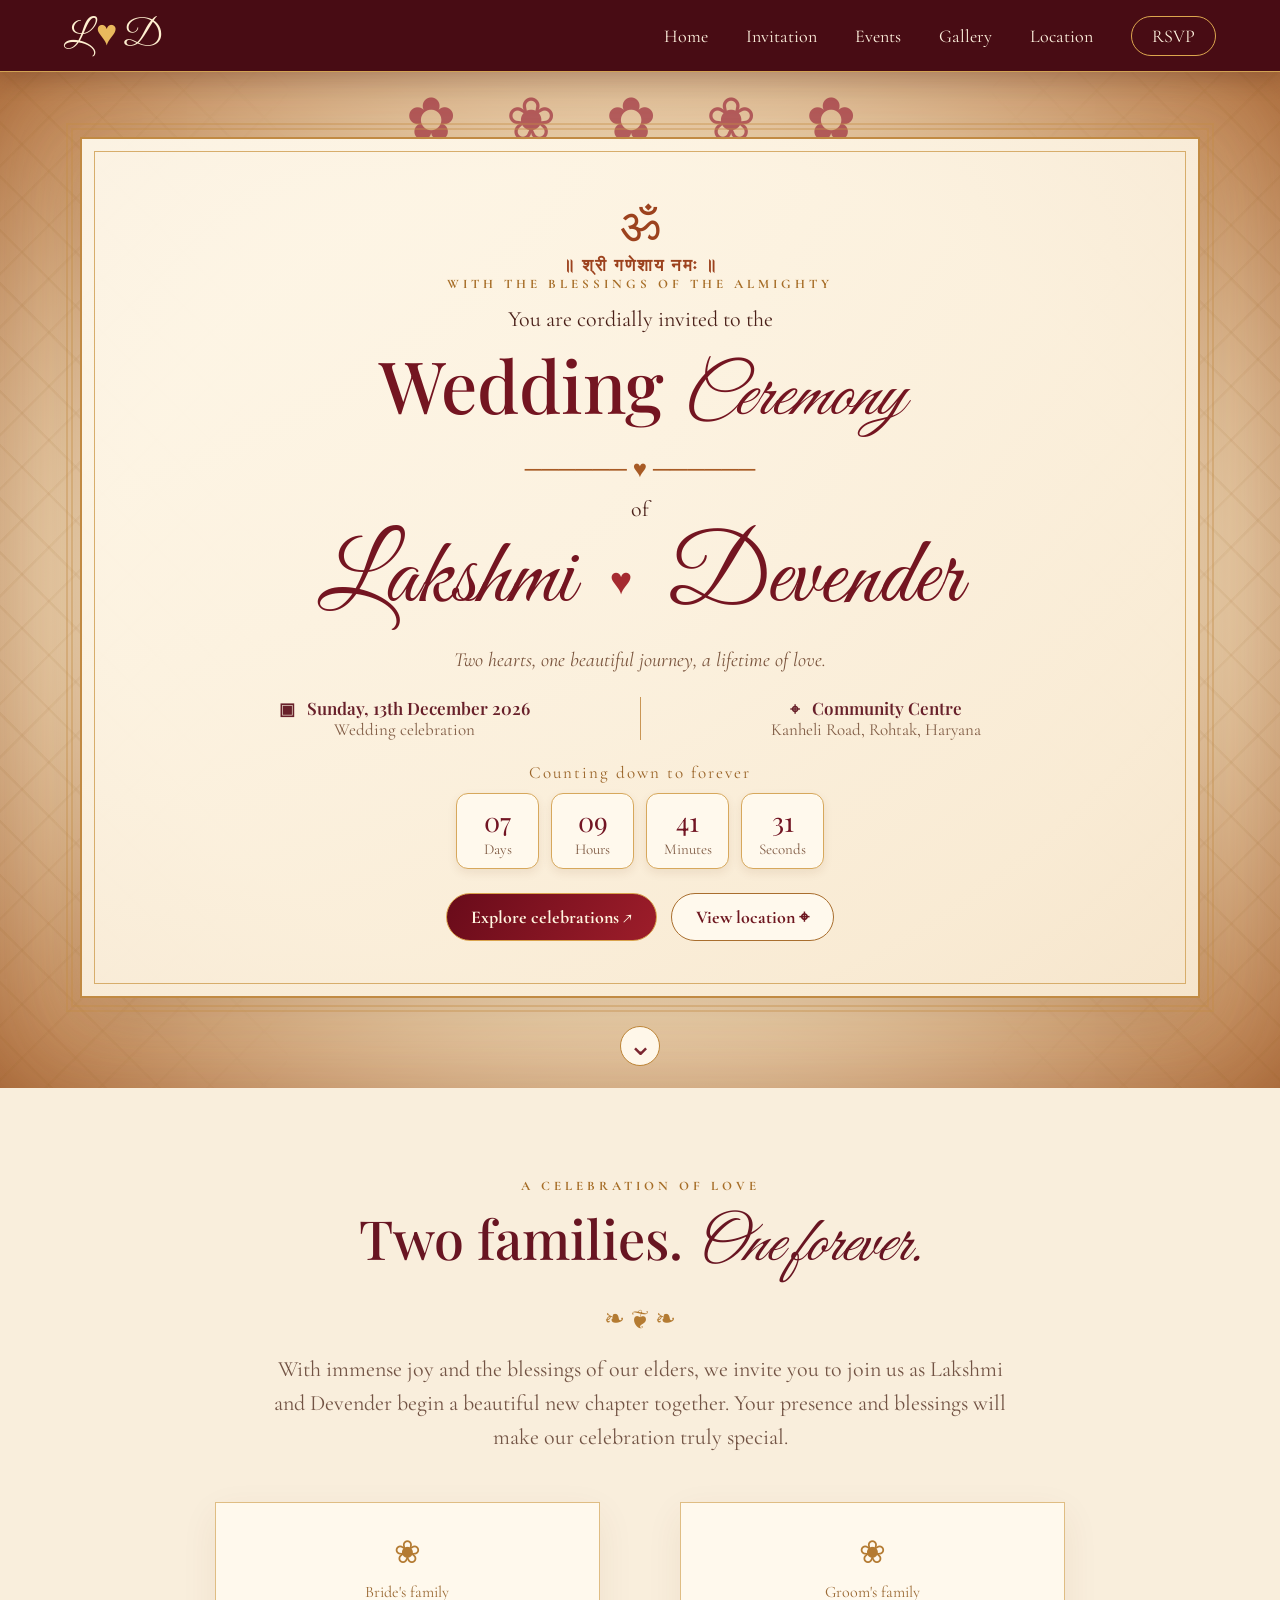
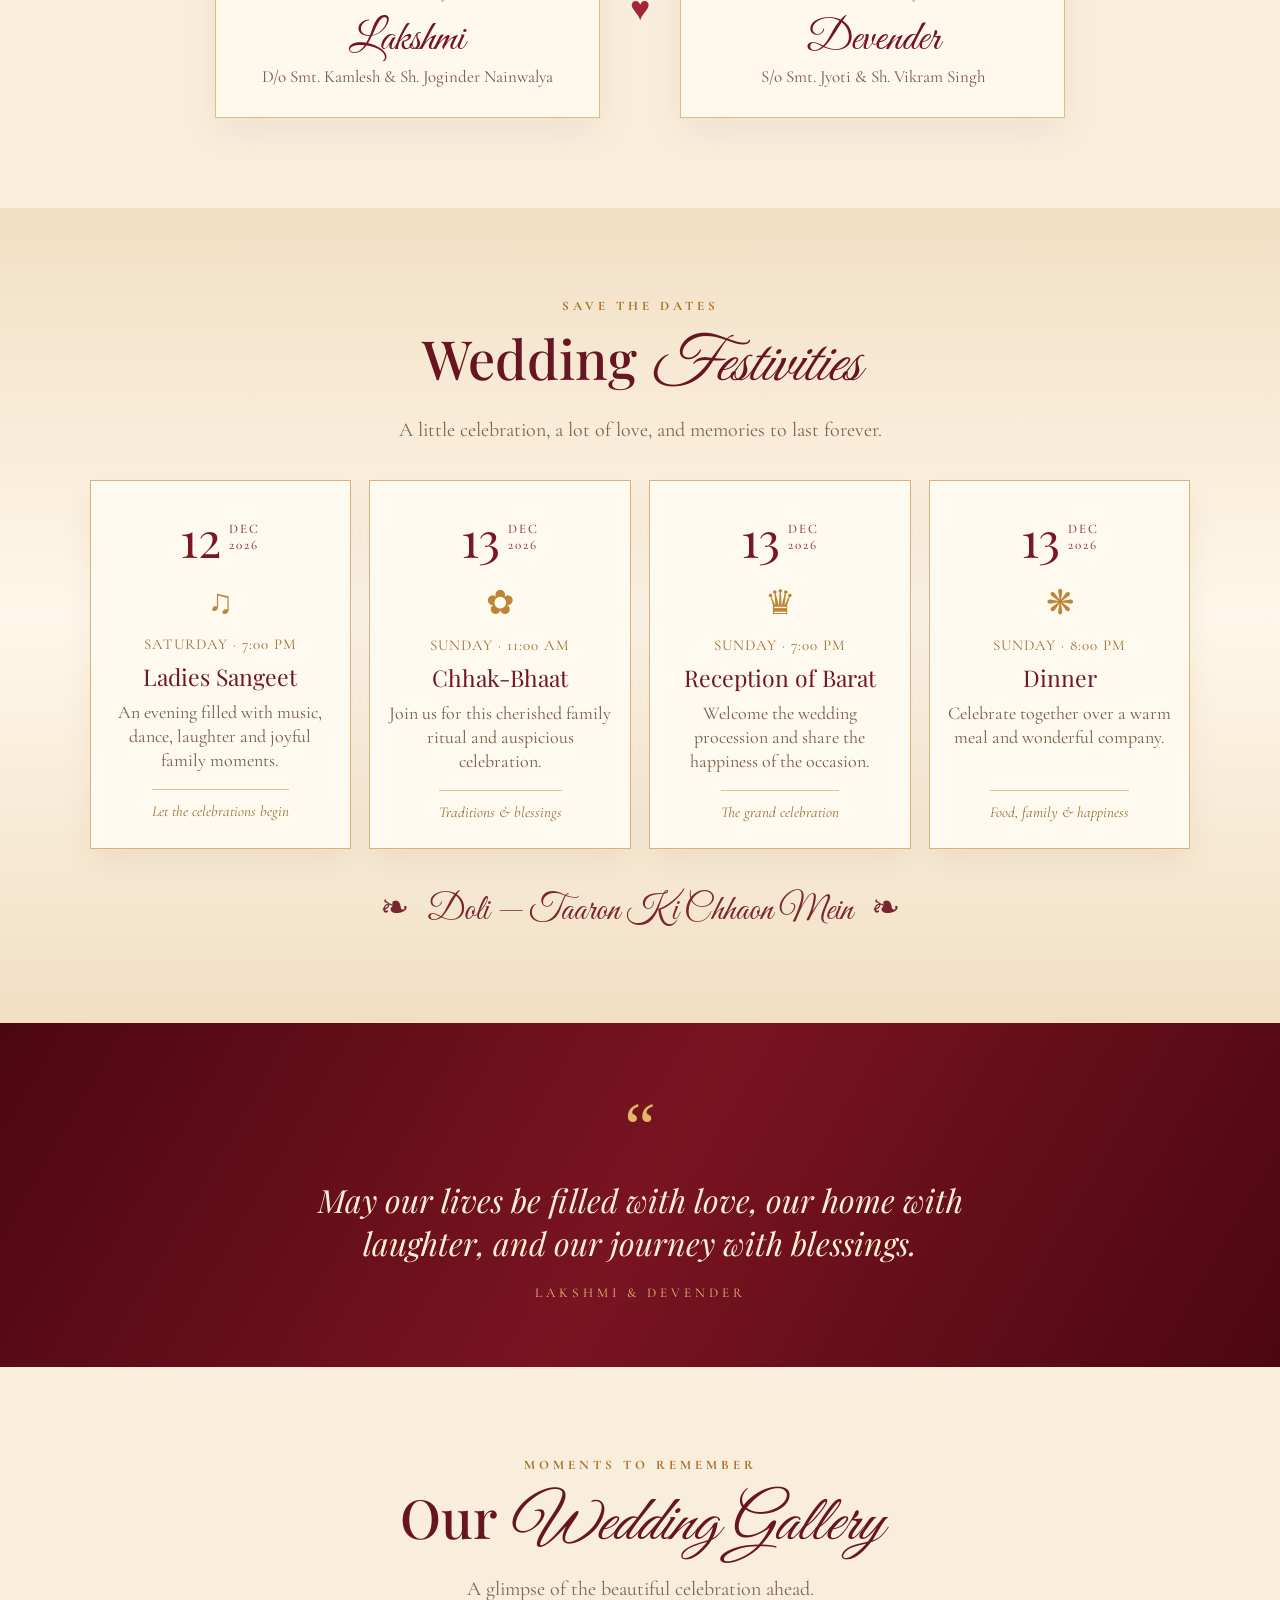
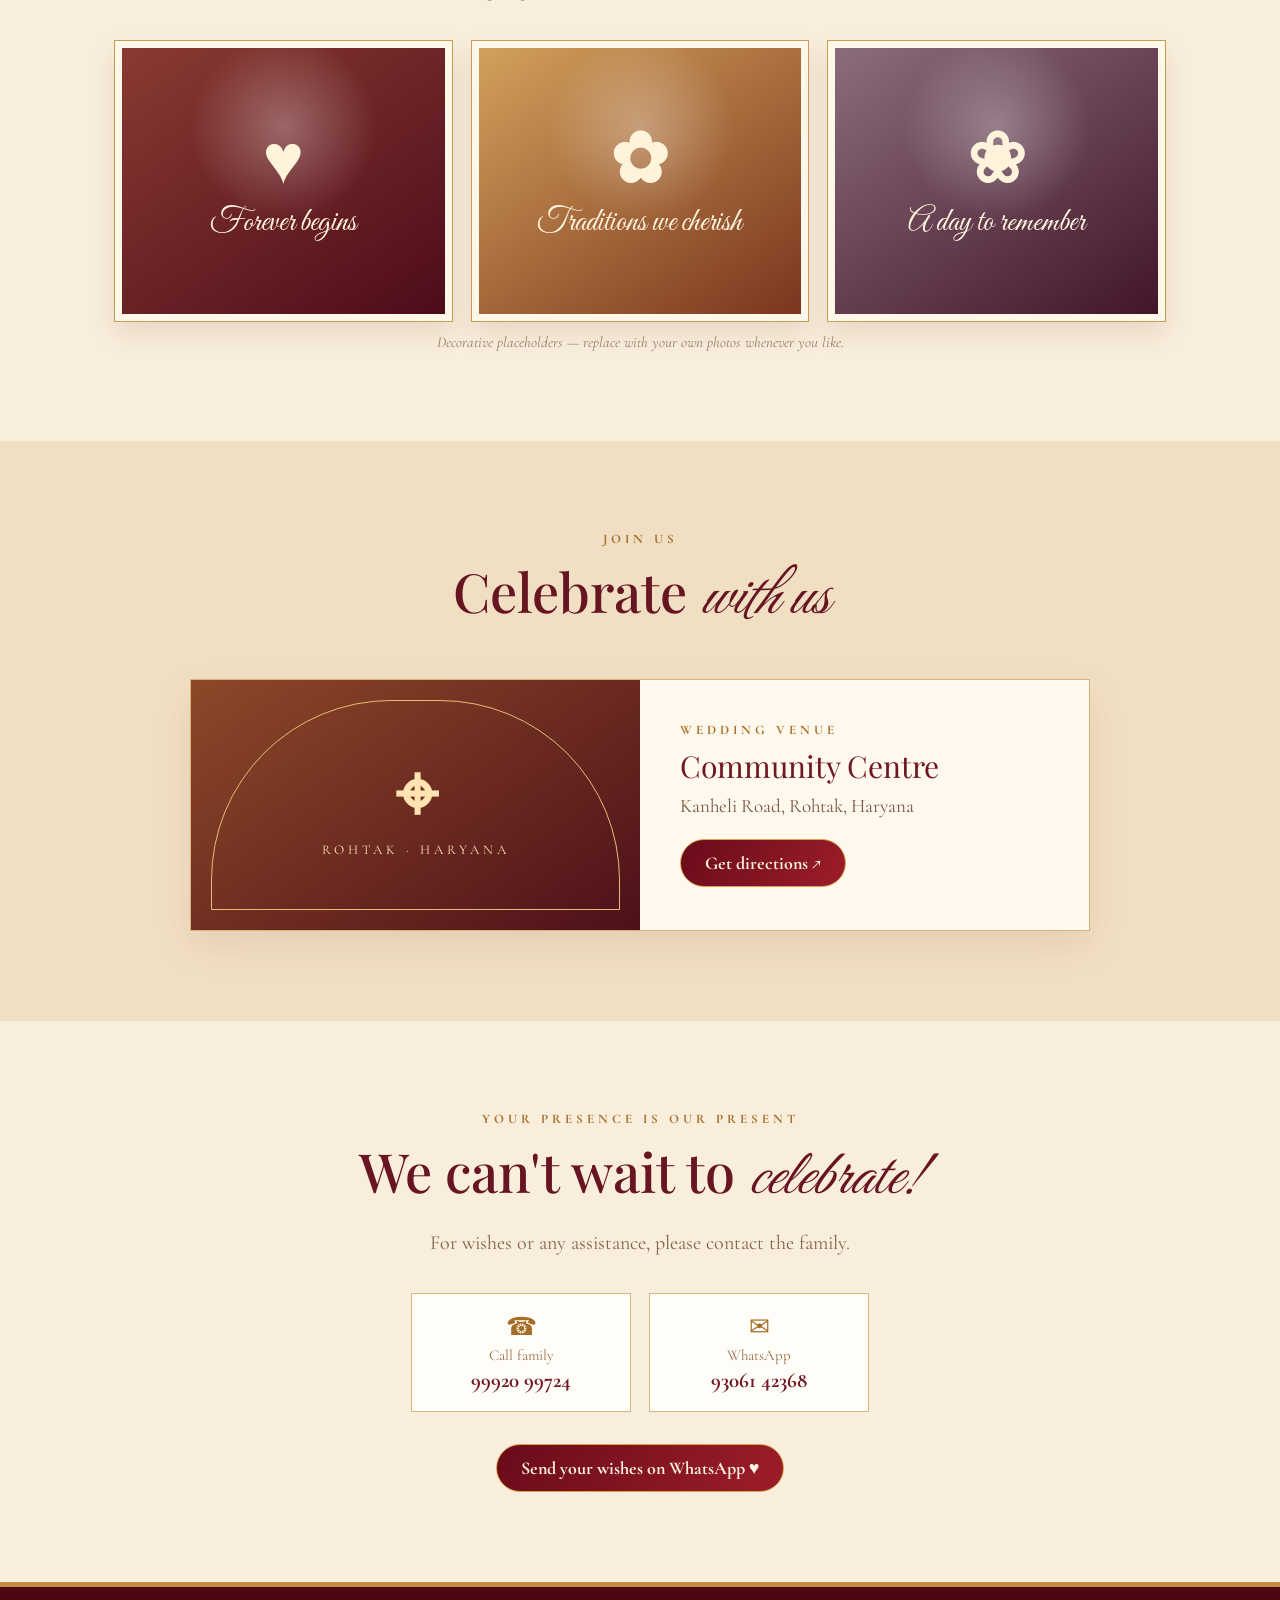
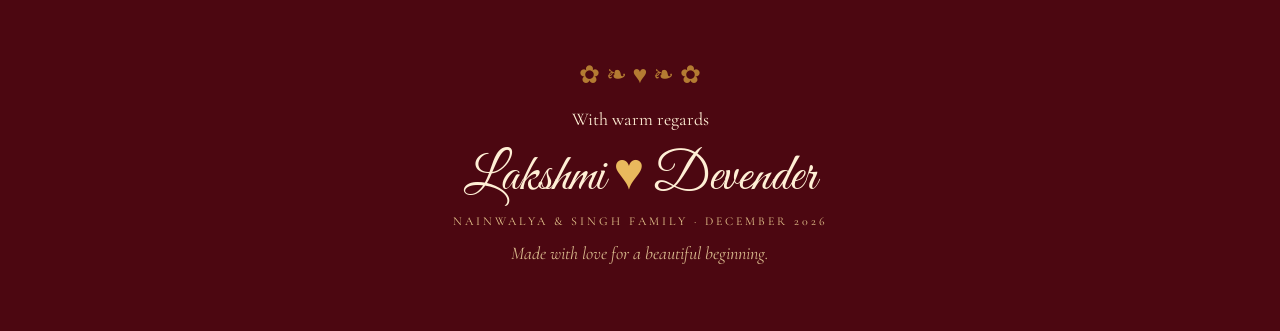
==== commit 35ba3b20: "yes" ====
--- a/index.html
+++ b/index.html
@@ -1,205 +1,34 @@
 <!doctype html>
-<html lang="en">
-<head>
-  <meta charset="UTF-8" />
-  <meta name="viewport" content="width=device-width, initial-scale=1.0" />
-  <meta name="theme-color" content="#eee5d0" />
-  <meta name="description" content="Wedding invitation of Lakshmi and Devender — 13 December 2026, Rohtak." />
-  <title>Lakshmi ♥ Devender | Wedding Invitation</title>
-  <link rel="preconnect" href="https://fonts.googleapis.com">
-  <link rel="preconnect" href="https://fonts.gstatic.com" crossorigin>
-  <link href="https://fonts.googleapis.com/css2?family=Cormorant+Garamond:wght@400;500;600;700&family=Great+Vibes&family=Noto+Serif+Devanagari:wght@400;500;600&display=swap" rel="stylesheet">
-  <link rel="stylesheet" href="style.css" />
-</head>
-<body>
-  <div class="paper-texture">
-</div>
-  <main>
-    <section class="intro" id="intro" aria-label="Open invitation">
-      <div class="intro-card">
-        <div class="ganesha">ॐ श्री गणेशाय नमः</div>
-        <div class="tiny-flower">✿</div>
-        <p class="eyebrow">A celebration of love & togetherness</p>
-        <h1>Lakshmi <span>&</span> Devender</h1>
-        <p class="intro-date">13 · 12 · 2026</p>
-        <button class="open-button" id="openInvite">Open Invitation <span>↗</span>
-</button>
-        <p class="tap-hint">Tap to unfold your invitation</p>
-      </div>
-    </section>
-
-    <div class="site-content" id="invitation" aria-hidden="true">
-      <header class="hero section-shell">
-        <div class="corner-flower left">✿</div>
-<div class="corner-flower right">✿</div>
-        <p class="ganesha">॥ श्री गणेशाय नमः ॥</p>
-        <p class="eyebrow">With the blessings of our elders</p>
-        <h2 class="hero-title">Wedding Invitation</h2>
-        <div class="heart-rule">
-<span>
-</span>♥<span>
-</span>
-</div>
-        <p class="date-line">Sunday, 13th December, 2026</p>
-        <h1 class="couple-names">
-<span>Lakshmi</span>
-<small>weds</small>
-<span>Devender</span>
-</h1>
-        <div class="portrait-frame" aria-label="Decorative wedding illustration">
-          <div class="arch-top">❀</div>
-          <div class="portrait-art">
-<div class="sun-disc">
-</div>
-<div class="temple">⌂</div>
-<div class="bride">👰🏻</div>
-<div class="groom">🤵🏻</div>
-<div class="arch-caption">Together begins forever</div>
-</div>
-          <div class="arch-base">
-</div>
-        </div>
-        <div class="monogram">
-<span>L</span>
-<b>&</b>
-<span>D</span>
-</div>
-        <p class="invite-copy">Together with our families, we invite you to bless the joyful union of</p>
-        <p class="names-inline">Lakshmi <span>&</span> Devender</p>
-        <p class="closing">Your presence will make our celebration even more special.</p>
-        <a class="scroll-cue" href="#celebrations">Explore the celebrations ↓</a>
-      </header>
-
-      <section class="family section-shell">
-        <p class="eyebrow">With love and blessings</p>
-        <h2>Our Families</h2>
-        <div class="family-grid">
-          <article>
-<span class="family-icon">❀</span>
-<h3>Bride</h3>
-<p>Daughter of</p>
-<strong>Smt. Kamlesh & Sh. Joginder Nainwaya</strong>
-</article>
-          <div class="ampersand">&</div>
-          <article>
-<span class="family-icon">❀</span>
-<h3>Groom</h3>
-<p>Son of</p>
-<strong>Smt. Jyoti & Sh. Vikram Singh</strong>
-<small>VPO Kasam, Manesar, Gurugram</small>
-</article>
-        </div>
-        <p class="elders">Request the honour of your gracious presence<br>at the auspicious occasion of their wedding.</p>
-      </section>
-
-      <section class="events section-shell" id="celebrations">
-        <p class="eyebrow">Save the dates</p>
-<h2>Wedding Celebrations</h2>
-        <div class="event-list">
-          <article class="event-card">
-<div class="event-date">
-<span>12</span>
-<small>DEC · SAT</small>
-</div>
-<div class="event-info">
-<h3>Ladies Sangeet</h3>
-<p>Saturday, 12th December 2026</p>
-<b>7:00 PM</b>
-</div>
-<span class="event-flower">✿</span>
-</article>
-          <article class="event-card">
-<div class="event-date">
-<span>13</span>
-<small>DEC · SUN</small>
-</div>
-<div class="event-info">
-<h3>Chhak-Bhaat</h3>
-<p>Sunday, 13th December 2026</p>
-<b>11:00 AM</b>
-</div>
-<span class="event-flower">✿</span>
-</article>
-          <article class="event-card">
-<div class="event-date">
-<span>13</span>
-<small>DEC · SUN</small>
-</div>
-<div class="event-info">
-<h3>Reception of Barat</h3>
-<p>Sunday, 13th December 2026</p>
-<b>7:00 PM</b>
-</div>
-<span class="event-flower">✿</span>
-</article>
-          <article class="event-card">
-<div class="event-date">
-<span>13</span>
-<small>DEC · SUN</small>
-</div>
-<div class="event-info">
-<h3>Dinner</h3>
-<p>Sunday, 13th December 2026</p>
-<b>8:00 PM</b>
-</div>
-<span class="event-flower">✿</span>
-</article>
-        </div>
-        <p class="doli">Doli… Taaron Ki Chhaon Mein ✨</p>
-      </section>
-
-      <section class="countdown section-shell">
-        <p class="eyebrow">The big day is approaching</p>
-<h2>Counting Our Blessings</h2>
-        <div class="timer" aria-label="Countdown to wedding">
-<div>
-<strong id="days">000</strong>
-<span>Days</span>
-</div>
-<div>
-<strong id="hours">00</strong>
-<span>Hours</span>
-</div>
-<div>
-<strong id="minutes">00</strong>
-<span>Minutes</span>
-</div>
-<div>
-<strong id="seconds">00</strong>
-<span>Seconds</span>
-</div>
-</div>
-      </section>
-
-      <section class="venue section-shell">
-        <p class="eyebrow">We can't wait to celebrate with you</p>
-<h2>Wedding Venue</h2>
-        <div class="venue-card">
-<div class="venue-symbol">⌖</div>
-<h3>Community Centre</h3>
-<p>Kanheli Road, Rohtak, Haryana</p>
-<a class="map-button" target="_blank" rel="noopener" href="https://www.google.com/maps/search/?api=1&query=Community+Centre+Kanheli+Road+Rohtak">Get Directions ↗</a>
-</div>
-      </section>
-
-      <section class="rsvp section-shell">
-        <p class="ganesha">शुभ विवाह</p>
-<h2>Your presence is our present</h2>
-        <p>For any assistance, please contact:</p>
-        <div class="contact-links">
-<a href="tel:+919992099724">+91 99920 99724</a>
-<a href="tel:+919306142368">+91 93061 42368</a>
-</div>
-        <a class="whatsapp-button" href="https://wa.me/919992099724?text=Namaste%2C%20we%20will%20be%20joining%20Lakshmi%20and%20Devender's%20wedding%20celebration." target="_blank" rel="noopener">Send your wishes on WhatsApp</a>
-        <div class="final-names">Lakshmi <span>♥</span> Devender</div>
-        <p class="family-signoff">With warm regards<br>
-<strong>Joginder Nainwaya & the Nainwaya Family</strong>
-</p>
-      </section>
-      <footer>Made with love for a beautiful beginning · 13.12.2026</footer>
-    </div>
-  </main>
-  <script src="script.js">
-</script>
-</body>
-</html>
+<html lang="en"><head>
+<meta charset="UTF-8"><meta name="viewport" content="width=device-width,initial-scale=1">
+<meta name="theme-color" content="#520916"><title>Lakshmi ♥ Devender | Wedding Invitation</title>
+<link rel="preconnect" href="https://fonts.googleapis.com"><link rel="preconnect" href="https://fonts.gstatic.com" crossorigin>
+<link href="https://fonts.googleapis.com/css2?family=Cormorant+Garamond:wght@400;500;600;700&family=Great+Vibes&family=Playfair+Display:wght@400;500;600;700&display=swap" rel="stylesheet">
+<link rel="stylesheet" href="style.css"></head><body>
+<header class="header"><a class="brand" href="#home">L <i>♥</i> D</a><button class="menu" aria-label="Toggle menu">☰</button>
+<nav><a href="#home">Home</a><a href="#story">Invitation</a><a href="#events">Events</a><a href="#gallery">Gallery</a><a href="#venue">Location</a><a class="rsvp-link" href="#rsvp">RSVP</a></nav></header>
+<main>
+<section class="hero" id="home"><div class="garland">✿ ❀ ✿ ❀ ✿</div><div class="hero-card">
+<div class="ganesha">ॐ<br><small>॥ श्री गणेशाय नमः ॥</small></div><p class="eyebrow">With the blessings of the Almighty</p><p class="intro">You are cordially invited to the</p>
+<h1>Wedding <em>Ceremony</em></h1><div class="rule">────── ♥ ──────</div><p class="of">of</p>
+<div class="names"><span>Lakshmi</span><b>♥</b><span>Devender</span></div>
+<p class="tagline">Two hearts, one beautiful journey, a lifetime of love.</p>
+<div class="details"><div><b>▣ &nbsp; Sunday, 13th December 2026</b><small>Wedding celebration</small></div><div><b>⌖ &nbsp; Community Centre</b><small>Kanheli Road, Rohtak, Haryana</small></div></div>
+<p class="count-label">Counting down to forever</p><div class="countdown"><div><b id="days">--</b><small>Days</small></div><div><b id="hours">--</b><small>Hours</small></div><div><b id="minutes">--</b><small>Minutes</small></div><div><b id="seconds">--</b><small>Seconds</small></div></div>
+<div class="actions"><a class="button primary" href="#events">Explore celebrations ↗</a><a class="button outline" target="_blank" rel="noopener" href="https://www.google.com/maps/search/?api=1&query=Community+Centre+Kanheli+Road+Rohtak+Haryana">View location ⌖</a></div></div><a class="scroll" href="#story">⌄</a></section>
+<section class="section" id="story"><p class="kicker">A celebration of love</p><h2>Two families. <em>One forever.</em></h2><div class="flourish">❧ ❦ ❧</div>
+<p class="copy">With immense joy and the blessings of our elders, we invite you to join us as Lakshmi and Devender begin a beautiful new chapter together. Your presence and blessings will make our celebration truly special.</p>
+<div class="families"><article><span>❀</span><p>Bride's family</p><h3>Lakshmi</h3><small>D/o Smt. Kamlesh &amp; Sh. Joginder Nainwalya</small></article><b>♥</b><article><span>❀</span><p>Groom's family</p><h3>Devender</h3><small>S/o Smt. Jyoti &amp; Sh. Vikram Singh</small></article></div></section>
+<section class="section events" id="events"><p class="kicker">Save the dates</p><h2>Wedding <em>Festivities</em></h2><p class="sub">A little celebration, a lot of love, and memories to last forever.</p>
+<div class="event-grid">
+<article class="event"><div class="date"><b>12</b><small>DEC<br>2026</small></div><span class="symbol">♫</span><p class="time">SATURDAY · 7:00 PM</p><h3>Ladies Sangeet</h3><p>An evening filled with music, dance, laughter and joyful family moments.</p><small class="event-note">Let the celebrations begin</small></article>
+<article class="event"><div class="date"><b>13</b><small>DEC<br>2026</small></div><span class="symbol">✿</span><p class="time">SUNDAY · 11:00 AM</p><h3>Chhak-Bhaat</h3><p>Join us for this cherished family ritual and auspicious celebration.</p><small class="event-note">Traditions &amp; blessings</small></article>
+<article class="event"><div class="date"><b>13</b><small>DEC<br>2026</small></div><span class="symbol">♛</span><p class="time">SUNDAY · 7:00 PM</p><h3>Reception of Barat</h3><p>Welcome the wedding procession and share the happiness of the occasion.</p><small class="event-note">The grand celebration</small></article>
+<article class="event"><div class="date"><b>13</b><small>DEC<br>2026</small></div><span class="symbol">❋</span><p class="time">SUNDAY · 8:00 PM</p><h3>Dinner</h3><p>Celebrate together over a warm meal and wonderful company.</p><small class="event-note">Food, family &amp; happiness</small></article></div>
+<p class="doli">❧ &nbsp; Doli — Taaron Ki Chhaon Mein &nbsp; ❧</p></section>
+<section class="quote"><span>“</span><p>May our lives be filled with love, our home with laughter, and our journey with blessings.</p><small>LAKSHMI &amp; DEVENDER</small></section>
+<section class="section" id="gallery"><p class="kicker">Moments to remember</p><h2>Our <em>Wedding Gallery</em></h2><p class="sub">A glimpse of the beautiful celebration ahead.</p><div class="gallery"><div><b>♥</b><span>Forever begins</span></div><div><b>✿</b><span>Traditions we cherish</span></div><div><b>❀</b><span>A day to remember</span></div></div><p class="hint">Decorative placeholders — replace with your own photos whenever you like.</p></section>
+<section class="section venue" id="venue"><p class="kicker">Join us</p><h2>Celebrate <em>with us</em></h2><div class="venue-card"><div class="venue-art"><b>⌖</b><small>ROHTAK · HARYANA</small></div><div><p class="kicker">Wedding venue</p><h3>Community Centre</h3><p>Kanheli Road, Rohtak, Haryana</p><a class="button primary" target="_blank" rel="noopener" href="https://www.google.com/maps/search/?api=1&query=Community+Centre+Kanheli+Road+Rohtak+Haryana">Get directions ↗</a></div></div></section>
+<section class="section" id="rsvp"><p class="kicker">Your presence is our present</p><h2>We can't wait to <em>celebrate!</em></h2><p class="sub">For wishes or any assistance, please contact the family.</p><div class="contacts"><a href="tel:+919992099724"><span>☎</span><small>Call family</small><b>99920 99724</b></a><a target="_blank" rel="noopener" href="https://wa.me/919306142368?text=Congratulations%20Lakshmi%20and%20Devender!"><span>✉</span><small>WhatsApp</small><b>93061 42368</b></a></div><a class="button primary" target="_blank" rel="noopener" href="https://wa.me/919306142368?text=Namaste!%20We%20would%20love%20to%20join%20Lakshmi%20and%20Devender's%20wedding.">Send your wishes on WhatsApp ♥</a></section>
+</main><footer><p class="flourish">✿ ❧ ♥ ❧ ✿</p><p>With warm regards</p><h2>Lakshmi <i>♥</i> Devender</h2><small>NAINWALYA &amp; SINGH FAMILY · DECEMBER 2026</small><p class="footnote">Made with love for a beautiful beginning.</p></footer>
+<button class="top" aria-label="Back to top">↑</button><script src="script.js"></script></body></html>
--- a/style.css
+++ b/style.css
@@ -1,550 +1,2 @@
-:root {
-  --paper:#f1ead9;
-  --paper2:#e8dfca;
-  --ink:#4b251e;
-  --gold:#a77c3d;
-  --sage:#7c8066;
-  --line:#c9b994
-}
-* {
-  box-sizing:border-box
-}
-html {
-  scroll-behavior:smooth
-}
-body {
-  margin:0;
-  background:#d5cfbd;
-  color:var(--ink);
-  font-family:'Cormorant Garamond',serif;
-  font-size:18px
-}
-.paper-texture {
-  position:fixed;
-  inset:0;
-  pointer-events:none;
-  opacity:.17;
-  background-image:radial-gradient(#74664d .6px,transparent .7px);
-  background-size:7px 7px;
-  z-index:3
-}
-main {
-  overflow:hidden
-}
-.intro {
-  min-height:100svh;
-  display:grid;
-  place-items:center;
-  padding:24px;
-  background:radial-gradient(ellipse at center,#f4efdf,#c8c0aa)
-}
-.intro-card {
-  width:min(560px,100%);
-  padding:60px 28px;
-  text-align:center;
-  background:linear-gradient(145deg,#f4efdf,#e7ddc6);
-  border:1px solid #b8a77f;
-  outline:7px double #c6b58d;
-  outline-offset:-15px;
-  box-shadow:0 22px 70px #51412b30;
-  position:relative
-}
-.intro-card:before,.intro-card:after {
-  content:'✿';
-  position:absolute;
-  color:#9b8d69;
-  font-size:34px;
-  top:20px
-}
-.intro-card:before {
-  left:24px
-}
-.intro-card:after {
-  right:24px
-}
-.ganesha {
-  font-family:'Noto Serif Devanagari',serif;
-  font-size:17px;
-  letter-spacing:1px
-}
-.tiny-flower {
-  font-size:30px;
-  color:var(--gold);
-  margin:20px
-}
-.eyebrow {
-  text-transform:uppercase;
-  letter-spacing:3px;
-  font-size:12px;
-  color:#8a795b
-}
-.intro h1 {
-  font-family:'Great Vibes',cursive;
-  font-size:clamp(48px,10vw,76px);
-  font-weight:400;
-  margin:18px 0 8px
-}
-.intro h1 span {
-  font-family:'Cormorant Garamond';
-  font-size:32px;
-  color:var(--gold)
-}
-.intro-date {
-  letter-spacing:5px
-}
-.open-button,.map-button,.whatsapp-button {
-  display:inline-block;
-  border:1px solid var(--gold);
-  background:var(--ink);
-  color:#f7efdc;
-  padding:13px 25px;
-  text-decoration:none;
-  letter-spacing:1px;
-  font:500 14px 'Cormorant Garamond',serif;
-  cursor:pointer;
-  margin-top:22px;
-  transition:.25s
-}
-.open-button:hover,.map-button:hover,.whatsapp-button:hover {
-  background:var(--gold);
-  transform:translateY(-2px)
-}
-.open-button span {
-  margin-left:12px
-}
-.tap-hint {
-  font-size:12px;
-  color:#88785c;
-  margin-top:17px
-}
-.site-content {
-  display:none;
-  opacity:0;
-  transform:translateY(20px);
-  transition:opacity .9s,transform .9s
-}
-.site-content.show {
-  display:block
-}
-.site-content.visible {
-  opacity:1;
-  transform:none
-}
-.section-shell {
-  width:min(900px,calc(100% - 30px));
-  margin:28px auto;
-  padding:70px 30px;
-  text-align:center;
-  background:linear-gradient(145deg,#f4efdf,#e9e0cd);
-  border:1px solid #c5b48d;
-  box-shadow:0 10px 30px #47351c12;
-  position:relative
-}
-.hero {
-  margin-top:20px;
-  padding-top:75px;
-  min-height:900px;
-  background:radial-gradient(ellipse at 50% 35%,#f8f3e6,#e9e0cc)
-}
-.hero:before,.hero:after {
-  content:'❀';
-  position:absolute;
-  top:18px;
-  font-size:40px;
-  color:#a88e62
-}
-.hero:before {
-  left:22px
-}
-.hero:after {
-  right:22px
-}
-.corner-flower {
-  display:none
-}
-.hero-title,.section-shell h2 {
-  font-size:clamp(34px,6vw,52px);
-  font-weight:500;
-  margin:8px 0 20px
-}
-.heart-rule {
-  display:flex;
-  align-items:center;
-  justify-content:center;
-  gap:12px;
-  color:#74372d
-}
-.heart-rule span {
-  width:65px;
-  height:1px;
-  background:var(--gold)
-}
-.date-line {
-  font-size:21px;
-  font-weight:600
-}
-.couple-names {
-  display:flex;
-  justify-content:center;
-  align-items:baseline;
-  gap:18px;
-  flex-wrap:wrap;
-  font-family:'Great Vibes',cursive;
-  font-weight:400;
-  font-size:clamp(45px,9vw,83px);
-  margin:12px 0 35px
-}
-.couple-names small {
-  font:italic 20px 'Cormorant Garamond';
-  color:var(--gold)
-}
-.portrait-frame {
-  width:min(340px,80vw);
-  height:365px;
-  margin:0 auto 25px;
-  padding:14px;
-  border:5px double #9c7138;
-  border-radius:48% 48% 10px 10px/32% 32% 10px 10px;
-  position:relative;
-  background:linear-gradient(135deg,#c7b184,#f6edda,#9e7742);
-  box-shadow:0 8px 18px #50381c30
-}
-.portrait-art {
-  height:100%;
-  border-radius:48% 48% 4px 4px/32% 32% 4px 4px;
-  position:relative;
-  overflow:hidden;
-  background:linear-gradient(#8cb3c7 0 40%,#d9c7a0 40% 63%,#8d8061 63%);
-  border:3px solid #e8d8ae
-}
-.sun-disc {
-  position:absolute;
-  width:90px;
-  height:90px;
-  border-radius:50%;
-  background:#e9d9a5;
-  top:35px;
-  left:calc(50% - 45px);
-  opacity:.8
-}
-.temple {
-  position:absolute;
-  top:70px;
-  left:0;
-  right:0;
-  font-size:100px;
-  color:#e8e0c9;
-  opacity:.8
-}
-.bride,.groom {
-  position:absolute;
-  bottom:38px;
-  font-size:104px;
-  filter:drop-shadow(2px 4px 2px #47351c50)
-}
-.bride {
-  left:14%
-}
-.groom {
-  right:13%
-}
-.arch-caption {
-  position:absolute;
-  bottom:8px;
-  left:0;
-  right:0;
-  font-size:12px;
-  letter-spacing:2px;
-  color:#fff8e8;
-  text-shadow:0 1px 4px #332
-}
-.arch-top {
-  position:absolute;
-  z-index:1;
-  top:-26px;
-  left:0;
-  right:0;
-  font-size:35px;
-  color:#fff1c7;
-  text-shadow:0 2px 4px #583c1b
-}
-.arch-base {
-  position:absolute;
-  bottom:-9px;
-  left:10%;
-  right:10%;
-  height:9px;
-  background:#8e6838
-}
-.monogram {
-  position:absolute;
-  right:14%;
-  top:58%;
-  display:flex;
-  align-items:center;
-  gap:5px;
-  border:1px solid var(--gold);
-  border-radius:50%;
-  width:70px;
-  height:70px;
-  justify-content:center;
-  font-family:'Great Vibes';
-  font-size:25px
-}
-.monogram b {
-  font:12px 'Cormorant Garamond'
-}
-.invite-copy {
-  max-width:520px;
-  margin:30px auto 5px;
-  font-size:19px
-}
-.names-inline,.final-names {
-  font-family:'Great Vibes';
-  font-size:42px;
-  margin:8px
-}
-.names-inline span,.final-names span {
-  color:#a47b43;
-  font:20px 'Cormorant Garamond'
-}
-.closing {
-  font-style:italic
-}
-.scroll-cue {
-  display:inline-block;
-  color:var(--ink);
-  font-size:14px;
-  margin-top:20px
-}
-.family-grid {
-  display:grid;
-  grid-template-columns:1fr auto 1fr;
-  align-items:center;
-  gap:20px;
-  max-width:650px;
-  margin:35px auto
-}
-.family-grid article {
-  padding:25px 14px;
-  border:1px solid var(--line);
-  background:#f6f0e2
-}
-.family-icon {
-  color:var(--gold);
-  font-size:25px
-}
-.family-grid h3,.event-info h3,.venue-card h3 {
-  font-size:25px;
-  margin:8px 0
-}
-.family-grid p,.family-grid small {
-  display:block;
-  color:#76644c
-}
-.family-grid strong {
-  font-size:18px
-}
-.ampersand {
-  font-family:'Great Vibes';
-  font-size:40px;
-  color:var(--gold)
-}
-.elders {
-  font-style:italic;
-  line-height:1.6
-}
-.events {
-  background:linear-gradient(145deg,#eae1cd,#f6efdf)
-}
-.event-list {
-  max-width:650px;
-  margin:35px auto 15px;
-  text-align:left
-}
-.event-card {
-  display:flex;
-  align-items:center;
-  gap:22px;
-  padding:17px 20px;
-  margin:12px 0;
-  background:#f7f1e4;
-  border:1px solid #d3c39f;
-  box-shadow:0 4px 12px #50391b0c
-}
-.event-date {
-  min-width:75px;
-  text-align:center;
-  border-right:1px solid var(--line);
-  padding-right:18px
-}
-.event-date span {
-  display:block;
-  font-size:42px;
-  line-height:1
-}
-.event-date small {
-  font-size:10px;
-  letter-spacing:1px
-}
-.event-info h3 {
-  margin:0 0 2px
-}
-.event-info p {
-  margin:0;
-  color:#78684f;
-  font-size:15px
-}
-.event-info b {
-  font-size:15px
-}
-.event-flower {
-  margin-left:auto;
-  color:#a58b5e;
-  font-size:26px
-}
-.doli {
-  font-family:'Great Vibes';
-  font-size:34px
-}
-.timer {
-  display:flex;
-  justify-content:center;
-  gap:12px;
-  flex-wrap:wrap;
-  margin-top:30px
-}
-.timer div {
-  min-width:100px;
-  padding:18px 12px;
-  background:#f7f1e4;
-  border:1px solid var(--line)
-}
-.timer strong {
-  display:block;
-  font-size:38px;
-  font-weight:500
-}
-.timer span {
-  font-size:12px;
-  text-transform:uppercase;
-  letter-spacing:2px;
-  color:#806d50
-}
-.venue-card {
-  max-width:480px;
-  margin:30px auto 0;
-  padding:32px 20px;
-  border:1px solid var(--line);
-  background:#f7f1e4
-}
-.venue-symbol {
-  font-size:35px;
-  color:var(--gold)
-}
-.venue-card p {
-  color:#78684f
-}
-.rsvp {
-  background:#e8dfca
-}
-.contact-links {
-  display:flex;
-  justify-content:center;
-  gap:20px;
-  flex-wrap:wrap
-}
-.contact-links a {
-  color:var(--ink)
-}
-.family-signoff {
-  line-height:1.7;
-  margin-top:30px
-}
-footer {
-  text-align:center;
-  padding:25px;
-  color:#75684f;
-  font-size:13px;
-  letter-spacing:1px
-}
-.open .intro {
-  display:none
-}
-.open .site-content {
-  display:block
-}
-.open .site-content.visible {
-  opacity:1;
-  transform:none
-}
-@media(max-width:600px) {
-  .section-shell {
-  padding:52px 18px;
-  margin:14px auto
-}
-.hero {
-  min-height:unset;
-  padding-top:55px
-}
-.couple-names {
-  gap:8px
-}
-.couple-names small {
-  width:100%;
-  order:2
-}
-.couple-names span:last-child {
-  order:3
-}
-.portrait-frame {
-  height:330px
-}
-.monogram {
-  right:4%;
-  top:61%;
-  width:55px;
-  height:55px;
-  font-size:20px
-}
-.family-grid {
-  grid-template-columns:1fr;
-  gap:12px
-}
-.ampersand {
-  line-height:.8
-}
-.event-card {
-  gap:12px;
-  padding:14px 10px
-}
-.event-date {
-  min-width:60px;
-  padding-right:10px
-}
-.event-date span {
-  font-size:34px
-}
-.event-info h3 {
-  font-size:22px
-}
-.event-info p {
-  font-size:13px
-}
-.event-flower {
-  font-size:18px
-}
-.timer {
-  gap:7px
-}
-.timer div {
-  min-width:calc(50% - 5px)
-}
-.intro-card {
-  padding:55px 18px
-}
-.contact-links {
-  gap:10px;
-  flex-direction:column
-}
-}
+*{box-sizing:border-box;margin:0;padding:0}:root{--wine:#570914;--gold:#c58a35;--cream:#fff6e7;--ink:#4a2019}html{scroll-behavior:smooth;scroll-padding-top:80px}body{font-family:"Cormorant Garamond",serif;color:var(--ink);background:#f9eedc;overflow-x:hidden}a{color:inherit;text-decoration:none}.header{position:sticky;top:0;z-index:10;display:flex;align-items:center;justify-content:space-between;padding:12px 5%;background:#43050ef7;border-bottom:1px solid #d2a354;box-shadow:0 5px 24px #26040a35}.brand{font:36px "Great Vibes",cursive;color:#fff0d0}.brand i,footer i{color:#e9b95d;font-style:normal}.header nav{display:flex;align-items:center;gap:clamp(14px,3vw,38px);color:#fff3df;font-size:18px}.header nav a:hover{color:#f4c66f}.rsvp-link{padding:8px 20px;border:1px solid #dca64e;border-radius:30px}.menu{display:none;background:none;color:white;border:0;font-size:26px}.hero{position:relative;min-height:780px;padding:65px 18px 90px;display:grid;place-items:center;overflow:hidden;background:radial-gradient(ellipse at center,#fff9ec,#f5dfbb 58%,#b97843)}.hero:before{content:"";position:absolute;inset:0;background:repeating-linear-gradient(45deg,transparent 0 35px,#9b672018 36px 38px),repeating-linear-gradient(-45deg,transparent 0 35px,#9b672014 36px 38px);mask-image:linear-gradient(90deg,#000,transparent 23%,transparent 77%,#000)}.hero:after{content:"";position:absolute;inset:0;box-shadow:inset 0 0 100px #713b2340;pointer-events:none}.garland{position:absolute;top:12px;color:#9d233a;font-size:clamp(24px,5vw,60px);letter-spacing:18px;opacity:.65}.hero-card{position:relative;z-index:1;width:min(100%,1120px);padding:58px 7% 55px;text-align:center;border:2px solid #c18a43;outline:7px double #c18a4360;outline-offset:7px;background:linear-gradient(145deg,#fff9eced,#f8e9d1f2);box-shadow:0 22px 70px #67300d35}.hero-card:before{content:"";position:absolute;inset:12px;border:1px solid #d7ad6b;pointer-events:none}.ganesha{font:48px "Playfair Display",serif;color:#9c421e;line-height:1}.ganesha small{display:block;font:700 17px "Cormorant Garamond",serif;letter-spacing:2px;margin-top:10px}.eyebrow,.kicker{color:#a66d27;text-transform:uppercase;letter-spacing:4px;font-size:13px;font-weight:700}.intro{font-size:22px;margin:14px 0 4px}.hero h1{font:500 clamp(40px,6vw,72px) "Playfair Display",serif;color:#741521}.hero h1 em,.section h2 em{font-family:"Great Vibes",cursive;font-weight:400}.rule{color:#a85b25;font-size:24px;margin:12px}.of{font-size:22px}.names{display:flex;align-items:center;justify-content:center;gap:clamp(12px,3vw,35px);font:clamp(55px,8vw,94px) "Great Vibes",cursive;color:#741521;line-height:1.25}.names b{font:38px Georgia;color:#a52a30}.tagline{font-size:20px;font-style:italic;color:#79533c;margin:8px 0 25px}.details{display:flex;justify-content:center;margin:0 auto 22px}.details>div{display:flex;flex-direction:column;padding:0 28px;min-width:50%}.details>div+div{border-left:1px solid #c99554}.details b{font:600 17px "Playfair Display",serif;color:#68202a}.details small{font-size:17px;color:#805c45}.count-label{font-size:17px;color:#9a6428;letter-spacing:2px;margin-bottom:10px}.countdown{display:flex;justify-content:center;gap:12px}.countdown div{min-width:83px;padding:9px 12px;border:1px solid #d7a85c;border-radius:12px;background:#fff9ed;box-shadow:0 4px 10px #75401818}.countdown b{display:block;font:27px "Playfair Display",serif;color:#721523}.countdown small{font-size:15px;color:#805c45}.actions{display:flex;justify-content:center;gap:14px;flex-wrap:wrap;margin-top:24px}.button{display:inline-flex;align-items:center;justify-content:center;padding:12px 24px;border-radius:40px;font-size:18px;font-weight:700;transition:.25s}.button:hover{transform:translateY(-3px);box-shadow:0 9px 20px #5b0a182b}.primary{background:linear-gradient(120deg,#690b1a,#9d1d2a);color:#fff4df;border:1px solid #d9a34d}.outline{border:1px solid #a96e2e;color:#6e1720;background:#fff9ed}.scroll{position:absolute;bottom:22px;left:50%;z-index:2;transform:translateX(-50%);width:40px;height:40px;border:1px solid #bd8436;border-radius:50%;display:grid;place-items:center;font-size:30px;color:#7b2630;background:#fff7e9}.section{padding:90px 7%;text-align:center}.section h2{font:500 clamp(35px,5vw,54px) "Playfair Display",serif;color:#681522;margin:8px 0 12px}.section h2 em{font-size:1.18em}.flourish{color:#b47b32;font-size:25px;margin:18px}.copy{max-width:760px;margin:auto;color:#725344;font-size:22px;line-height:1.55}.families{display:grid;grid-template-columns:1fr auto 1fr;align-items:center;gap:30px;max-width:850px;margin:48px auto 0}.families article{padding:30px 24px;background:#fff9ed;border:1px solid #dfbd83;box-shadow:0 12px 35px #68330c12}.families article>span{font-size:32px;color:#b47b32}.families article p{font-size:16px;color:#9b6a35;margin:10px}.families h3{font:43px "Great Vibes",cursive;color:#741521}.families small{font-size:17px;color:#775744}.families>b{font-size:34px;color:#a32635}.events{background:linear-gradient(#f1dfc4,#fff7e9 50%,#f1dfc4)}.sub{font-size:20px;color:#81634e;margin:0 auto 38px}.event-grid{display:grid;grid-template-columns:repeat(4,1fr);gap:18px;max-width:1200px;margin:auto}.event{background:#fffaf0;border:1px solid #d8b276;padding:24px 18px 26px;box-shadow:0 12px 28px #5d2d1010;transition:.3s}.event:hover{transform:translateY(-7px);box-shadow:0 18px 35px #5d2d1020}.date{display:flex;align-items:center;justify-content:center;gap:8px;color:#7b1724}.date b{font:49px "Playfair Display",serif}.date small{font-size:13px;text-align:left;letter-spacing:2px}.symbol{display:block;font-size:34px;color:#bd8537;margin:12px}.time{font-size:15px;color:#a36b2b;letter-spacing:1px}.event h3{font:23px "Playfair Display",serif;color:#6f1722;margin:8px}.event>p:not(.time){font-size:18px;color:#775b49;line-height:1.35;min-height:75px}.event-note{display:inline-block;border-top:1px solid #dfc493;padding-top:12px;margin-top:14px;color:#9b6c35;font-size:15px;font-style:italic}.doli{margin-top:38px;color:#7a2630;font:35px "Great Vibes",cursive}.quote{padding:65px 20px;text-align:center;background:linear-gradient(120deg,#4c0711,#791421,#4c0711);color:#fff0d5}.quote span{font:70px Georgia;color:#e2b66a}.quote p{max-width:750px;margin:10px auto 18px;font:italic clamp(22px,3vw,32px) "Playfair Display",serif}.quote small{letter-spacing:4px;color:#e8c17e}.gallery{display:grid;grid-template-columns:repeat(3,1fr);gap:20px;max-width:1050px;margin:40px auto 12px}.gallery div{min-height:280px;display:flex;flex-direction:column;align-items:center;justify-content:center;color:#fff3dc;border:7px solid #fff8e9;outline:1px solid #c99b54;box-shadow:0 12px 25px #6b3a1820;background:radial-gradient(circle at 50% 30%,#ffffff4a,transparent 38%),linear-gradient(145deg,#8a3a32,#4d0c1a)}.gallery div:nth-child(2){background:radial-gradient(circle at 50% 30%,#ffffff4a,transparent 38%),linear-gradient(145deg,#d2a15b,#7b351e)}.gallery div:nth-child(3){background:radial-gradient(circle at 50% 30%,#ffffff4a,transparent 38%),linear-gradient(145deg,#8a6d7b,#43152a)}.gallery b{font-size:70px}.gallery span{font:32px "Great Vibes",cursive}.hint{font-size:15px;color:#947b67;font-style:italic}.venue{background:#f1dfc4}.venue-card{display:grid;grid-template-columns:1fr 1fr;max-width:900px;margin:40px auto 0;background:#fff9ed;border:1px solid #d8b276;box-shadow:0 15px 35px #68330c18;text-align:left}.venue-art{min-height:250px;display:flex;flex-direction:column;align-items:center;justify-content:center;color:#ffe4b2;background:linear-gradient(145deg,#8d4828,#4d101a);position:relative}.venue-art:before{content:"";position:absolute;inset:20px;border:1px solid #e5bd76;border-radius:180px 180px 0 0}.venue-art b,.venue-art small{z-index:1}.venue-art b{font-size:75px}.venue-art small{letter-spacing:4px}.venue-card>div+div{padding:40px;align-self:center}.venue-card h3{font:30px "Playfair Display",serif;color:#701724;margin:8px 0}.venue-card>div+div>p:not(.kicker){font-size:19px;color:#765641;margin-bottom:22px}.contacts{display:flex;justify-content:center;gap:18px;flex-wrap:wrap;margin:32px auto}.contacts a{min-width:220px;padding:18px 25px;border:1px solid #d9b77d;background:#fffdf7;display:flex;flex-direction:column;gap:4px}.contacts span{font-size:25px;color:#a66d27}.contacts small{font-size:15px;color:#98704c}.contacts b{font-size:21px;color:#711824}footer{text-align:center;padding:55px 20px;background:#4c0711;color:#ffefd5;border-top:5px solid #c28b3f}footer h2{font:52px "Great Vibes",cursive}footer>small{font-size:12px;letter-spacing:3px;color:#e7c78e}footer>p{font-size:18px;margin:12px}.footnote{color:#d8b98c;font-style:italic}.top{position:fixed;right:20px;bottom:20px;z-index:9;width:42px;height:42px;border-radius:50%;border:1px solid #e5c17b;background:#640d1b;color:#fff1d9;font-size:22px;opacity:0;pointer-events:none;transition:.2s}.top.show{opacity:1;pointer-events:auto}
+@media(max-width:900px){.event-grid{grid-template-columns:repeat(2,1fr)}}@media(max-width:650px){.header{padding:10px 18px}.menu{display:block}.header nav{display:none;position:absolute;top:59px;left:0;right:0;background:#4b0710;padding:18px 25px 24px;flex-direction:column;align-items:stretch;gap:15px}.header nav.open{display:flex}.header nav a{padding:5px}.rsvp-link{text-align:center}.hero{padding:35px 15px 75px;min-height:0}.hero-card{padding:42px 15px 34px;outline-offset:4px;outline-width:4px}.ganesha{font-size:40px}.ganesha small{font-size:15px}.eyebrow,.kicker{font-size:11px;letter-spacing:2px}.intro{font-size:18px}.hero h1{font-size:42px}.names{font-size:clamp(47px,13vw,70px);gap:10px}.names b{font-size:25px}.tagline{font-size:17px}.details{flex-direction:column;gap:13px}.details>div{min-width:0;padding:0 8px}.details>div+div{border-left:0;border-top:1px solid #c99554;padding-top:12px}.details b{font-size:16px}.details small{font-size:16px}.countdown{gap:6px}.countdown div{min-width:0;flex:1;padding:8px 4px}.countdown b{font-size:22px}.countdown small{font-size:13px}.button{font-size:16px;padding:11px 17px}.section{padding:65px 18px}.copy{font-size:19px}.families{grid-template-columns:1fr;gap:12px;margin-top:30px}.families>b{font-size:25px}.families article{padding:22px 15px}.event-grid,.gallery{grid-template-columns:1fr;max-width:420px}.event>p:not(.time){min-height:0}.gallery div{min-height:220px}.doli{font-size:28px}.quote{padding:48px 20px}.venue-card{grid-template-columns:1fr}.venue-art{min-height:180px}.venue-card>div+div{padding:28px 22px}footer h2{font-size:43px}}@media(prefers-reduced-motion:reduce){html{scroll-behavior:auto}*{transition:none!important}}
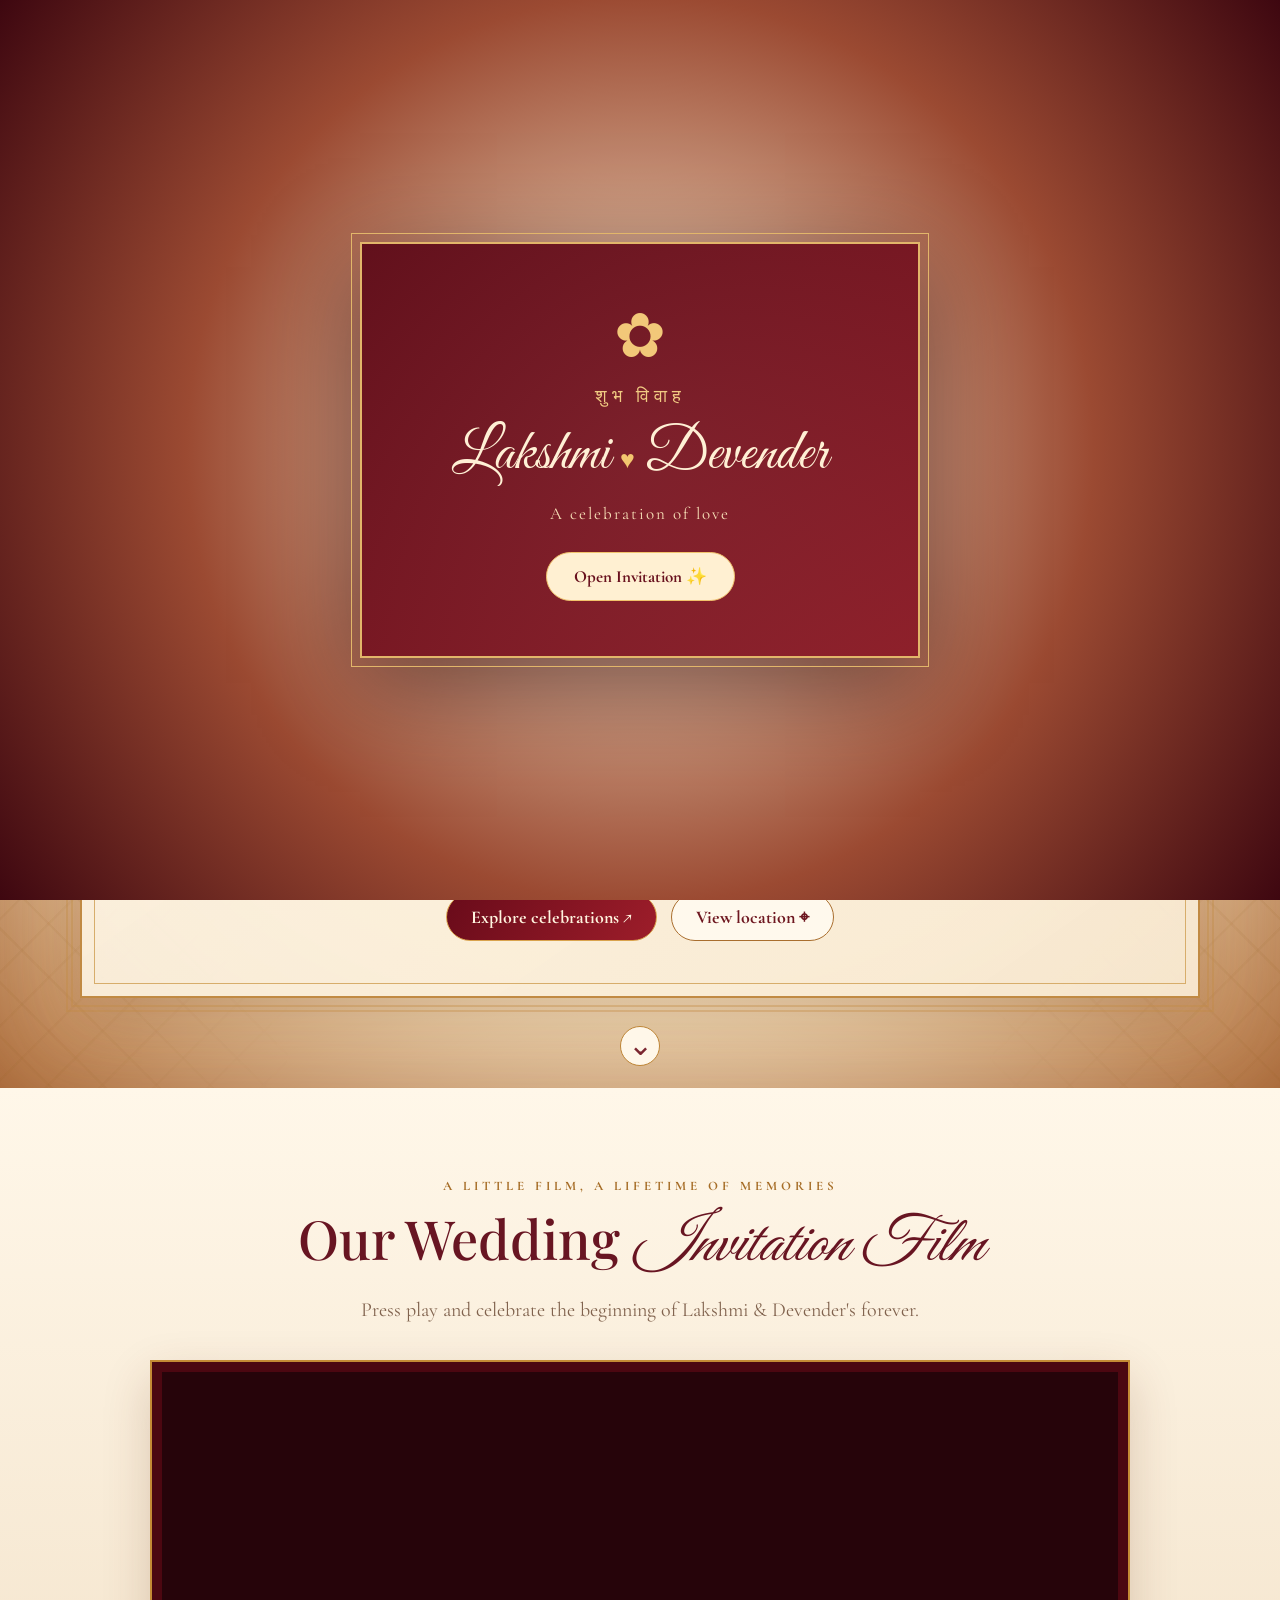
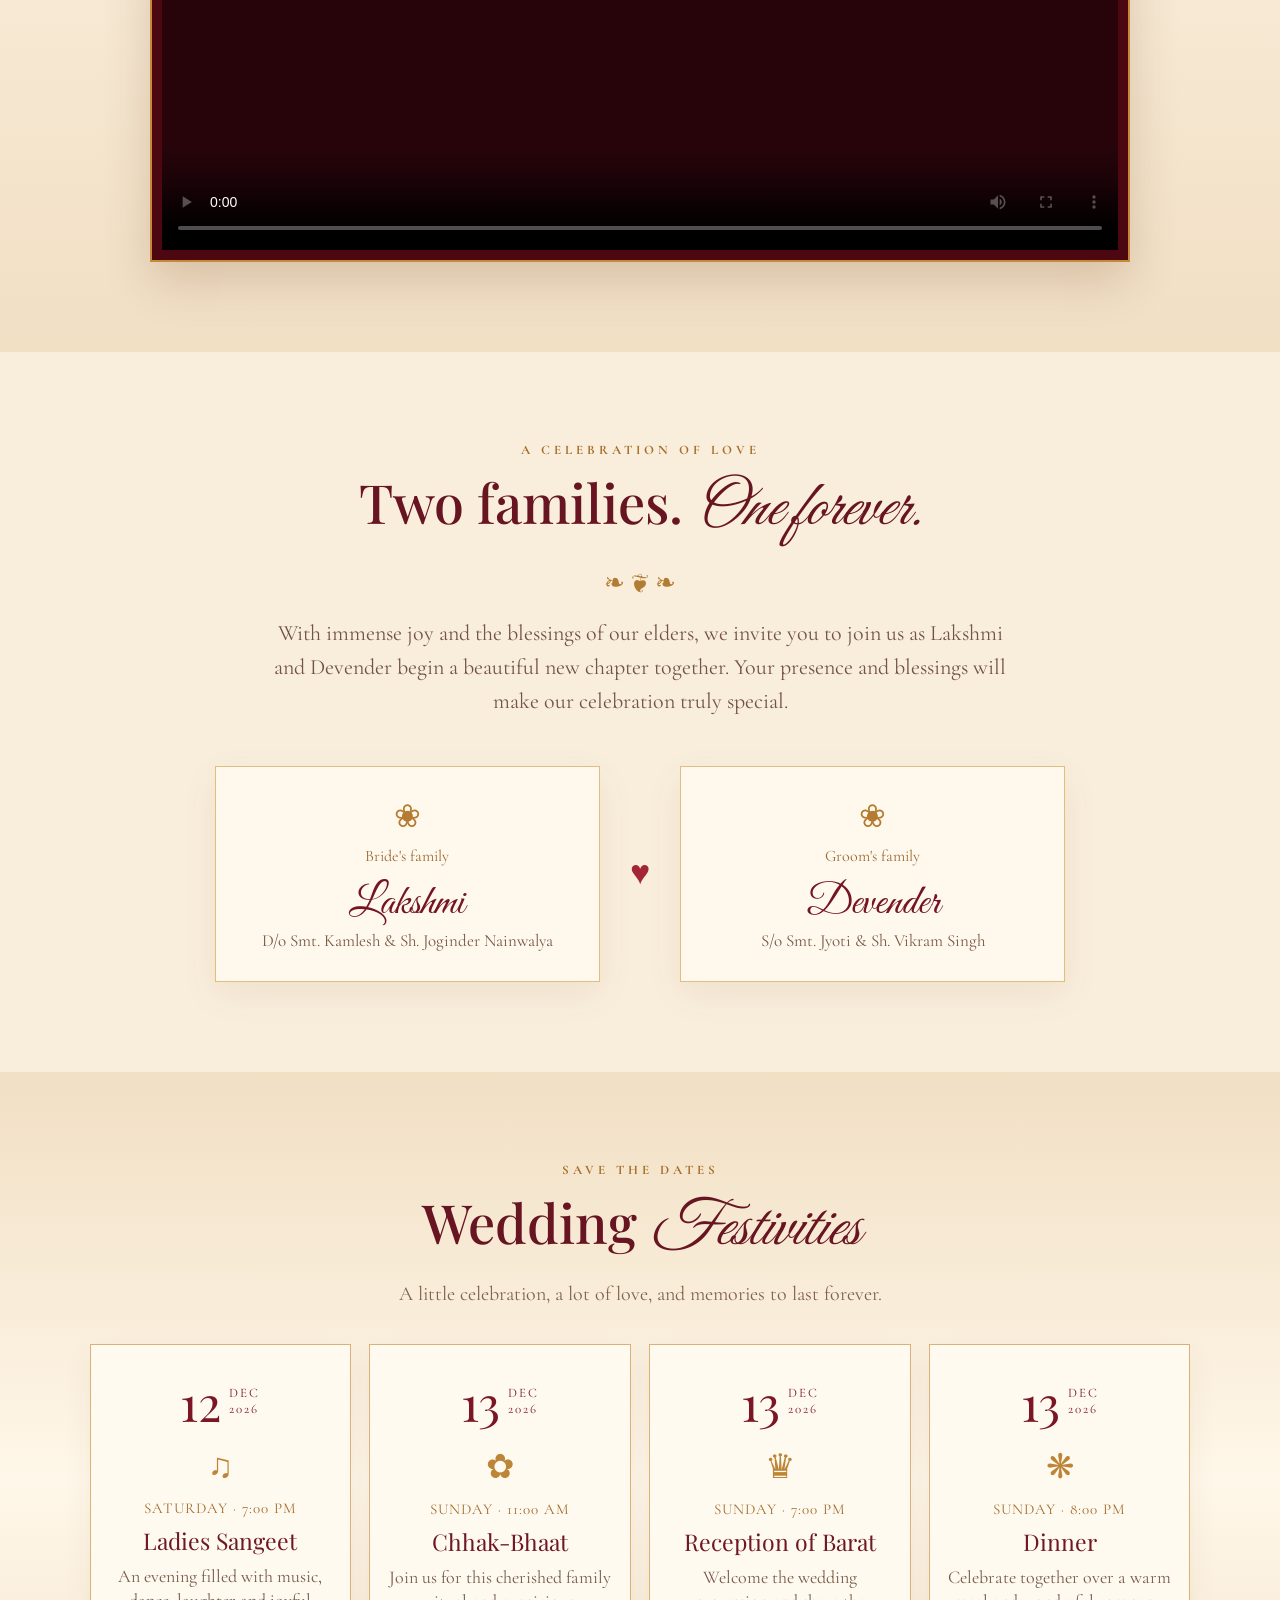
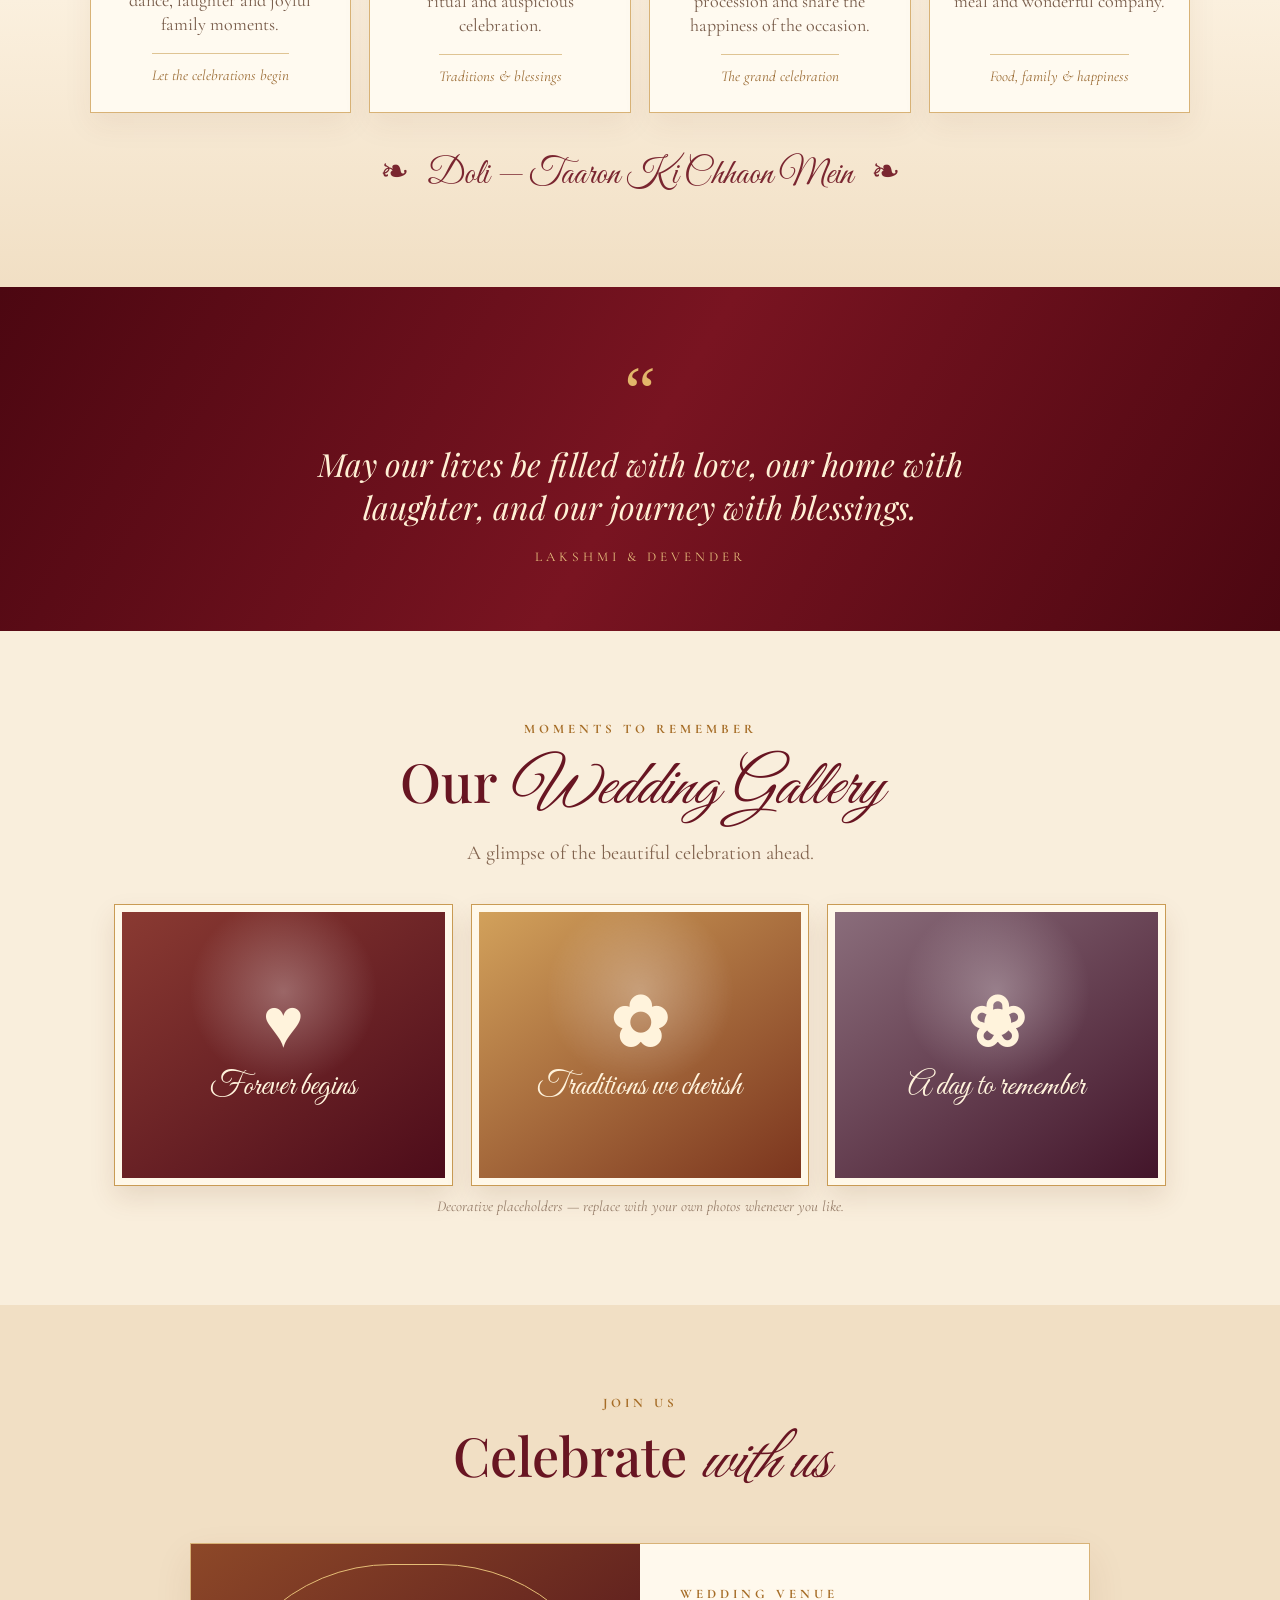
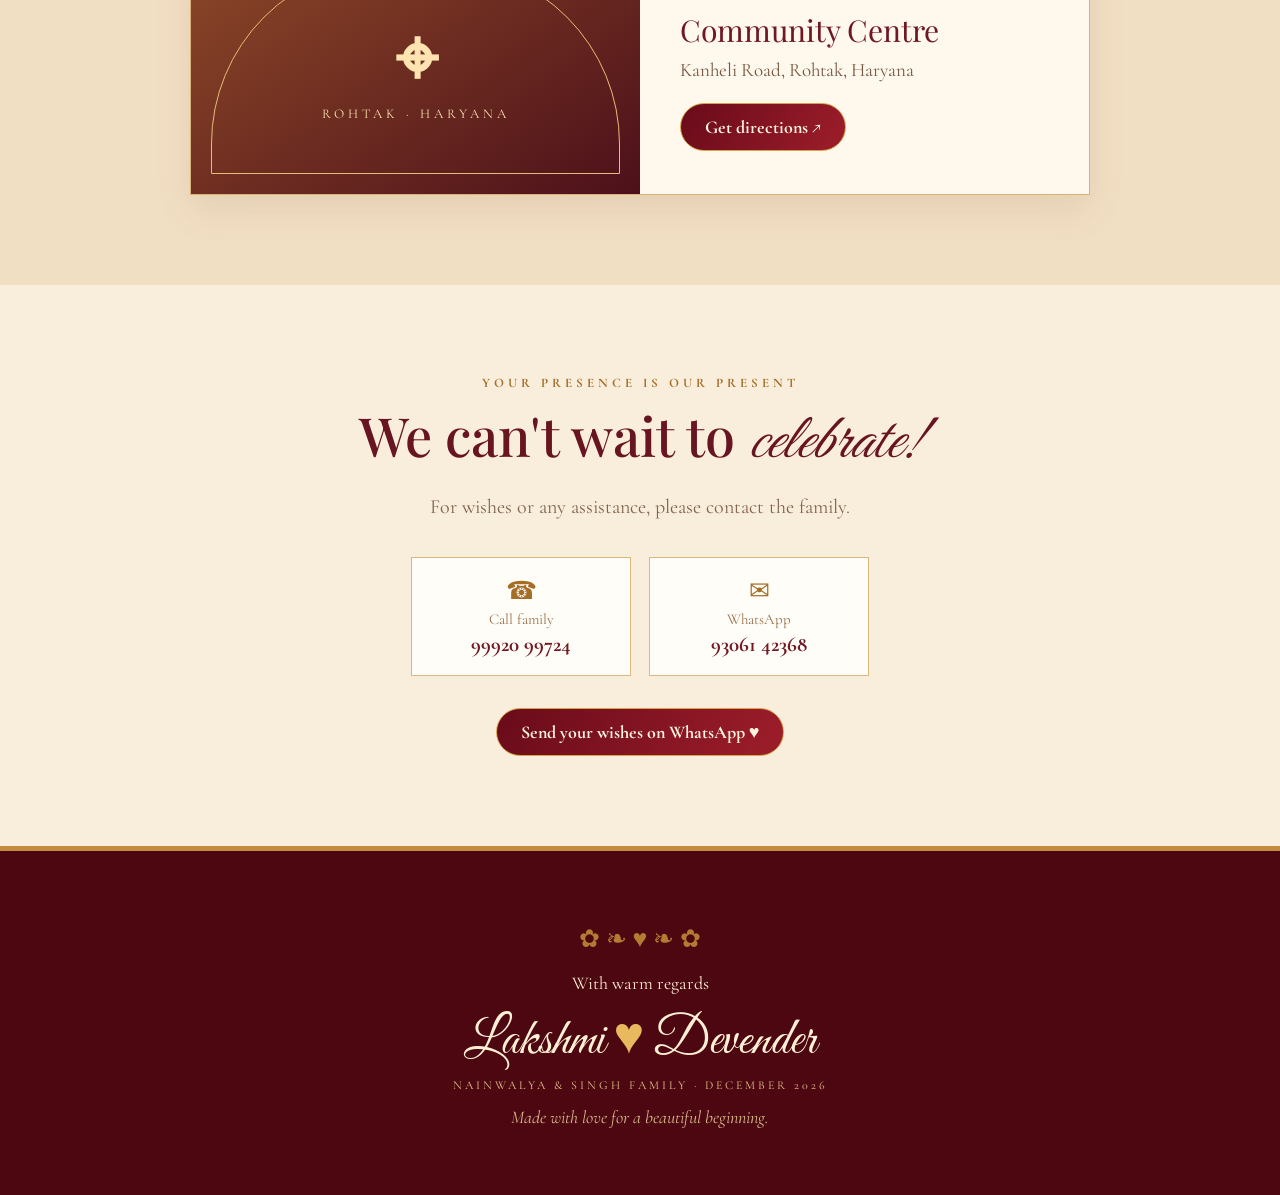
==== commit c7db2ca5: "first commit" ====
--- a/index.html
+++ b/index.html
@@ -5,10 +5,21 @@
 <link rel="preconnect" href="https://fonts.googleapis.com"><link rel="preconnect" href="https://fonts.gstatic.com" crossorigin>
 <link href="https://fonts.googleapis.com/css2?family=Cormorant+Garamond:wght@400;500;600;700&family=Great+Vibes&family=Playfair+Display:wght@400;500;600;700&display=swap" rel="stylesheet">
 <link rel="stylesheet" href="style.css"></head><body>
+<div class="welcome-screen" id="welcomeScreen" aria-label="Wedding welcome animation">
+  <div class="welcome-card">
+    <div class="welcome-flower">✿</div>
+    <p>शुभ विवाह</p>
+    <h1>Lakshmi <span>♥</span> Devender</h1>
+    <small>A celebration of love</small>
+    <button id="openInvitation" class="open-invite">Open Invitation ✨</button>
+  </div>
+</div>
+<div class="ambient-petals" aria-hidden="true"></div>
 <header class="header"><a class="brand" href="#home">L <i>♥</i> D</a><button class="menu" aria-label="Toggle menu">☰</button>
-<nav><a href="#home">Home</a><a href="#story">Invitation</a><a href="#events">Events</a><a href="#gallery">Gallery</a><a href="#venue">Location</a><a class="rsvp-link" href="#rsvp">RSVP</a></nav></header>
+<nav><a href="#home">Home</a><a href="#film">Wedding Film</a><a href="#story">Invitation</a><a href="#events">Events</a><a href="#gallery">Gallery</a><a href="#venue">Location</a><a class="rsvp-link" href="#rsvp">RSVP</a></nav></header>
 <main>
 <section class="hero" id="home"><div class="garland">✿ ❀ ✿ ❀ ✿</div><div class="hero-card">
+<div class="sparkle sparkle-a">✦</div><div class="sparkle sparkle-b">✧</div><div class="sparkle sparkle-c">✦</div>
 <div class="ganesha">ॐ<br><small>॥ श्री गणेशाय नमः ॥</small></div><p class="eyebrow">With the blessings of the Almighty</p><p class="intro">You are cordially invited to the</p>
 <h1>Wedding <em>Ceremony</em></h1><div class="rule">────── ♥ ──────</div><p class="of">of</p>
 <div class="names"><span>Lakshmi</span><b>♥</b><span>Devender</span></div>
@@ -16,6 +27,12 @@
 <div class="details"><div><b>▣ &nbsp; Sunday, 13th December 2026</b><small>Wedding celebration</small></div><div><b>⌖ &nbsp; Community Centre</b><small>Kanheli Road, Rohtak, Haryana</small></div></div>
 <p class="count-label">Counting down to forever</p><div class="countdown"><div><b id="days">--</b><small>Days</small></div><div><b id="hours">--</b><small>Hours</small></div><div><b id="minutes">--</b><small>Minutes</small></div><div><b id="seconds">--</b><small>Seconds</small></div></div>
 <div class="actions"><a class="button primary" href="#events">Explore celebrations ↗</a><a class="button outline" target="_blank" rel="noopener" href="https://www.google.com/maps/search/?api=1&query=Community+Centre+Kanheli+Road+Rohtak+Haryana">View location ⌖</a></div></div><a class="scroll" href="#story">⌄</a></section>
+<section class="section film-section" id="film">
+<p class="kicker">A little film, a lifetime of memories</p>
+<h2>Our Wedding <em>Invitation Film</em></h2>
+<p class="sub">Press play and celebrate the beginning of Lakshmi &amp; Devender's forever.</p>
+<div class="film-frame"><video controls playsinline preload="metadata" poster="assets/film-poster.jpg" aria-label="Lakshmi and Devender wedding invitation film"><source src="assets/lakshmi-devender-wedding-film.mp4" type="video/mp4">Your browser does not support HTML video.</video></div>
+</section>
 <section class="section" id="story"><p class="kicker">A celebration of love</p><h2>Two families. <em>One forever.</em></h2><div class="flourish">❧ ❦ ❧</div>
 <p class="copy">With immense joy and the blessings of our elders, we invite you to join us as Lakshmi and Devender begin a beautiful new chapter together. Your presence and blessings will make our celebration truly special.</p>
 <div class="families"><article><span>❀</span><p>Bride's family</p><h3>Lakshmi</h3><small>D/o Smt. Kamlesh &amp; Sh. Joginder Nainwalya</small></article><b>♥</b><article><span>❀</span><p>Groom's family</p><h3>Devender</h3><small>S/o Smt. Jyoti &amp; Sh. Vikram Singh</small></article></div></section>
--- a/style.css
+++ b/style.css
@@ -1,2 +1,54 @@
 *{box-sizing:border-box;margin:0;padding:0}:root{--wine:#570914;--gold:#c58a35;--cream:#fff6e7;--ink:#4a2019}html{scroll-behavior:smooth;scroll-padding-top:80px}body{font-family:"Cormorant Garamond",serif;color:var(--ink);background:#f9eedc;overflow-x:hidden}a{color:inherit;text-decoration:none}.header{position:sticky;top:0;z-index:10;display:flex;align-items:center;justify-content:space-between;padding:12px 5%;background:#43050ef7;border-bottom:1px solid #d2a354;box-shadow:0 5px 24px #26040a35}.brand{font:36px "Great Vibes",cursive;color:#fff0d0}.brand i,footer i{color:#e9b95d;font-style:normal}.header nav{display:flex;align-items:center;gap:clamp(14px,3vw,38px);color:#fff3df;font-size:18px}.header nav a:hover{color:#f4c66f}.rsvp-link{padding:8px 20px;border:1px solid #dca64e;border-radius:30px}.menu{display:none;background:none;color:white;border:0;font-size:26px}.hero{position:relative;min-height:780px;padding:65px 18px 90px;display:grid;place-items:center;overflow:hidden;background:radial-gradient(ellipse at center,#fff9ec,#f5dfbb 58%,#b97843)}.hero:before{content:"";position:absolute;inset:0;background:repeating-linear-gradient(45deg,transparent 0 35px,#9b672018 36px 38px),repeating-linear-gradient(-45deg,transparent 0 35px,#9b672014 36px 38px);mask-image:linear-gradient(90deg,#000,transparent 23%,transparent 77%,#000)}.hero:after{content:"";position:absolute;inset:0;box-shadow:inset 0 0 100px #713b2340;pointer-events:none}.garland{position:absolute;top:12px;color:#9d233a;font-size:clamp(24px,5vw,60px);letter-spacing:18px;opacity:.65}.hero-card{position:relative;z-index:1;width:min(100%,1120px);padding:58px 7% 55px;text-align:center;border:2px solid #c18a43;outline:7px double #c18a4360;outline-offset:7px;background:linear-gradient(145deg,#fff9eced,#f8e9d1f2);box-shadow:0 22px 70px #67300d35}.hero-card:before{content:"";position:absolute;inset:12px;border:1px solid #d7ad6b;pointer-events:none}.ganesha{font:48px "Playfair Display",serif;color:#9c421e;line-height:1}.ganesha small{display:block;font:700 17px "Cormorant Garamond",serif;letter-spacing:2px;margin-top:10px}.eyebrow,.kicker{color:#a66d27;text-transform:uppercase;letter-spacing:4px;font-size:13px;font-weight:700}.intro{font-size:22px;margin:14px 0 4px}.hero h1{font:500 clamp(40px,6vw,72px) "Playfair Display",serif;color:#741521}.hero h1 em,.section h2 em{font-family:"Great Vibes",cursive;font-weight:400}.rule{color:#a85b25;font-size:24px;margin:12px}.of{font-size:22px}.names{display:flex;align-items:center;justify-content:center;gap:clamp(12px,3vw,35px);font:clamp(55px,8vw,94px) "Great Vibes",cursive;color:#741521;line-height:1.25}.names b{font:38px Georgia;color:#a52a30}.tagline{font-size:20px;font-style:italic;color:#79533c;margin:8px 0 25px}.details{display:flex;justify-content:center;margin:0 auto 22px}.details>div{display:flex;flex-direction:column;padding:0 28px;min-width:50%}.details>div+div{border-left:1px solid #c99554}.details b{font:600 17px "Playfair Display",serif;color:#68202a}.details small{font-size:17px;color:#805c45}.count-label{font-size:17px;color:#9a6428;letter-spacing:2px;margin-bottom:10px}.countdown{display:flex;justify-content:center;gap:12px}.countdown div{min-width:83px;padding:9px 12px;border:1px solid #d7a85c;border-radius:12px;background:#fff9ed;box-shadow:0 4px 10px #75401818}.countdown b{display:block;font:27px "Playfair Display",serif;color:#721523}.countdown small{font-size:15px;color:#805c45}.actions{display:flex;justify-content:center;gap:14px;flex-wrap:wrap;margin-top:24px}.button{display:inline-flex;align-items:center;justify-content:center;padding:12px 24px;border-radius:40px;font-size:18px;font-weight:700;transition:.25s}.button:hover{transform:translateY(-3px);box-shadow:0 9px 20px #5b0a182b}.primary{background:linear-gradient(120deg,#690b1a,#9d1d2a);color:#fff4df;border:1px solid #d9a34d}.outline{border:1px solid #a96e2e;color:#6e1720;background:#fff9ed}.scroll{position:absolute;bottom:22px;left:50%;z-index:2;transform:translateX(-50%);width:40px;height:40px;border:1px solid #bd8436;border-radius:50%;display:grid;place-items:center;font-size:30px;color:#7b2630;background:#fff7e9}.section{padding:90px 7%;text-align:center}.section h2{font:500 clamp(35px,5vw,54px) "Playfair Display",serif;color:#681522;margin:8px 0 12px}.section h2 em{font-size:1.18em}.flourish{color:#b47b32;font-size:25px;margin:18px}.copy{max-width:760px;margin:auto;color:#725344;font-size:22px;line-height:1.55}.families{display:grid;grid-template-columns:1fr auto 1fr;align-items:center;gap:30px;max-width:850px;margin:48px auto 0}.families article{padding:30px 24px;background:#fff9ed;border:1px solid #dfbd83;box-shadow:0 12px 35px #68330c12}.families article>span{font-size:32px;color:#b47b32}.families article p{font-size:16px;color:#9b6a35;margin:10px}.families h3{font:43px "Great Vibes",cursive;color:#741521}.families small{font-size:17px;color:#775744}.families>b{font-size:34px;color:#a32635}.events{background:linear-gradient(#f1dfc4,#fff7e9 50%,#f1dfc4)}.sub{font-size:20px;color:#81634e;margin:0 auto 38px}.event-grid{display:grid;grid-template-columns:repeat(4,1fr);gap:18px;max-width:1200px;margin:auto}.event{background:#fffaf0;border:1px solid #d8b276;padding:24px 18px 26px;box-shadow:0 12px 28px #5d2d1010;transition:.3s}.event:hover{transform:translateY(-7px);box-shadow:0 18px 35px #5d2d1020}.date{display:flex;align-items:center;justify-content:center;gap:8px;color:#7b1724}.date b{font:49px "Playfair Display",serif}.date small{font-size:13px;text-align:left;letter-spacing:2px}.symbol{display:block;font-size:34px;color:#bd8537;margin:12px}.time{font-size:15px;color:#a36b2b;letter-spacing:1px}.event h3{font:23px "Playfair Display",serif;color:#6f1722;margin:8px}.event>p:not(.time){font-size:18px;color:#775b49;line-height:1.35;min-height:75px}.event-note{display:inline-block;border-top:1px solid #dfc493;padding-top:12px;margin-top:14px;color:#9b6c35;font-size:15px;font-style:italic}.doli{margin-top:38px;color:#7a2630;font:35px "Great Vibes",cursive}.quote{padding:65px 20px;text-align:center;background:linear-gradient(120deg,#4c0711,#791421,#4c0711);color:#fff0d5}.quote span{font:70px Georgia;color:#e2b66a}.quote p{max-width:750px;margin:10px auto 18px;font:italic clamp(22px,3vw,32px) "Playfair Display",serif}.quote small{letter-spacing:4px;color:#e8c17e}.gallery{display:grid;grid-template-columns:repeat(3,1fr);gap:20px;max-width:1050px;margin:40px auto 12px}.gallery div{min-height:280px;display:flex;flex-direction:column;align-items:center;justify-content:center;color:#fff3dc;border:7px solid #fff8e9;outline:1px solid #c99b54;box-shadow:0 12px 25px #6b3a1820;background:radial-gradient(circle at 50% 30%,#ffffff4a,transparent 38%),linear-gradient(145deg,#8a3a32,#4d0c1a)}.gallery div:nth-child(2){background:radial-gradient(circle at 50% 30%,#ffffff4a,transparent 38%),linear-gradient(145deg,#d2a15b,#7b351e)}.gallery div:nth-child(3){background:radial-gradient(circle at 50% 30%,#ffffff4a,transparent 38%),linear-gradient(145deg,#8a6d7b,#43152a)}.gallery b{font-size:70px}.gallery span{font:32px "Great Vibes",cursive}.hint{font-size:15px;color:#947b67;font-style:italic}.venue{background:#f1dfc4}.venue-card{display:grid;grid-template-columns:1fr 1fr;max-width:900px;margin:40px auto 0;background:#fff9ed;border:1px solid #d8b276;box-shadow:0 15px 35px #68330c18;text-align:left}.venue-art{min-height:250px;display:flex;flex-direction:column;align-items:center;justify-content:center;color:#ffe4b2;background:linear-gradient(145deg,#8d4828,#4d101a);position:relative}.venue-art:before{content:"";position:absolute;inset:20px;border:1px solid #e5bd76;border-radius:180px 180px 0 0}.venue-art b,.venue-art small{z-index:1}.venue-art b{font-size:75px}.venue-art small{letter-spacing:4px}.venue-card>div+div{padding:40px;align-self:center}.venue-card h3{font:30px "Playfair Display",serif;color:#701724;margin:8px 0}.venue-card>div+div>p:not(.kicker){font-size:19px;color:#765641;margin-bottom:22px}.contacts{display:flex;justify-content:center;gap:18px;flex-wrap:wrap;margin:32px auto}.contacts a{min-width:220px;padding:18px 25px;border:1px solid #d9b77d;background:#fffdf7;display:flex;flex-direction:column;gap:4px}.contacts span{font-size:25px;color:#a66d27}.contacts small{font-size:15px;color:#98704c}.contacts b{font-size:21px;color:#711824}footer{text-align:center;padding:55px 20px;background:#4c0711;color:#ffefd5;border-top:5px solid #c28b3f}footer h2{font:52px "Great Vibes",cursive}footer>small{font-size:12px;letter-spacing:3px;color:#e7c78e}footer>p{font-size:18px;margin:12px}.footnote{color:#d8b98c;font-style:italic}.top{position:fixed;right:20px;bottom:20px;z-index:9;width:42px;height:42px;border-radius:50%;border:1px solid #e5c17b;background:#640d1b;color:#fff1d9;font-size:22px;opacity:0;pointer-events:none;transition:.2s}.top.show{opacity:1;pointer-events:auto}
 @media(max-width:900px){.event-grid{grid-template-columns:repeat(2,1fr)}}@media(max-width:650px){.header{padding:10px 18px}.menu{display:block}.header nav{display:none;position:absolute;top:59px;left:0;right:0;background:#4b0710;padding:18px 25px 24px;flex-direction:column;align-items:stretch;gap:15px}.header nav.open{display:flex}.header nav a{padding:5px}.rsvp-link{text-align:center}.hero{padding:35px 15px 75px;min-height:0}.hero-card{padding:42px 15px 34px;outline-offset:4px;outline-width:4px}.ganesha{font-size:40px}.ganesha small{font-size:15px}.eyebrow,.kicker{font-size:11px;letter-spacing:2px}.intro{font-size:18px}.hero h1{font-size:42px}.names{font-size:clamp(47px,13vw,70px);gap:10px}.names b{font-size:25px}.tagline{font-size:17px}.details{flex-direction:column;gap:13px}.details>div{min-width:0;padding:0 8px}.details>div+div{border-left:0;border-top:1px solid #c99554;padding-top:12px}.details b{font-size:16px}.details small{font-size:16px}.countdown{gap:6px}.countdown div{min-width:0;flex:1;padding:8px 4px}.countdown b{font-size:22px}.countdown small{font-size:13px}.button{font-size:16px;padding:11px 17px}.section{padding:65px 18px}.copy{font-size:19px}.families{grid-template-columns:1fr;gap:12px;margin-top:30px}.families>b{font-size:25px}.families article{padding:22px 15px}.event-grid,.gallery{grid-template-columns:1fr;max-width:420px}.event>p:not(.time){min-height:0}.gallery div{min-height:220px}.doli{font-size:28px}.quote{padding:48px 20px}.venue-card{grid-template-columns:1fr}.venue-art{min-height:180px}.venue-card>div+div{padding:28px 22px}footer h2{font-size:43px}}@media(prefers-reduced-motion:reduce){html{scroll-behavior:auto}*{transition:none!important}}
+
+
+/* Wedding atmosphere: welcome reveal, floating petals and soft shimmer */
+.welcome-screen{
+  position:fixed;inset:0;z-index:1000;display:grid;place-items:center;
+  padding:24px;background:radial-gradient(circle at center,#fff1d4 0,#9b4a32 58%,#3e0710 100%);
+  transition:opacity .9s ease,visibility .9s ease
+}
+.welcome-screen.closed{opacity:0;visibility:hidden;pointer-events:none}
+.welcome-card{
+  width:min(92vw,560px);padding:55px 25px;text-align:center;color:#fff0d5;
+  border:2px solid #e2b66a;outline:1px solid #e2b66a;outline-offset:8px;
+  background:linear-gradient(145deg,#5c0917ee,#8b1a27ee);
+  box-shadow:0 25px 90px #21030a88;animation:welcomeFloat 3.5s ease-in-out infinite
+}
+.welcome-flower{font-size:62px;color:#f2c879;animation:flowerTurn 12s linear infinite}
+.welcome-card>p{font-size:18px;letter-spacing:5px;margin:10px 0;color:#f1cb83}
+.welcome-card h1{font:clamp(39px,8vw,58px) "Great Vibes",cursive;font-weight:400;margin:12px 0}
+.welcome-card h1 span{font:25px Georgia;color:#f3c66f}
+.welcome-card small{font-size:17px;letter-spacing:2px;color:#f7dfb7}
+.open-invite{display:block;margin:28px auto 0;padding:13px 27px;border-radius:30px;
+  border:1px solid #f1c36c;background:#fff0d2;color:#68101d;font:700 17px "Cormorant Garamond",serif;
+  cursor:pointer;box-shadow:0 0 0 0 #f1c36c77;animation:buttonPulse 2s infinite}
+.open-invite:hover{transform:translateY(-3px)}
+.ambient-petals{position:fixed;inset:0;z-index:8;pointer-events:none;overflow:hidden}
+.petal{position:absolute;top:-45px;color:#a92743;text-shadow:0 2px 5px #6a132633;
+  animation:petalFall linear forwards;opacity:.78;will-change:transform}
+.hero-card{animation:heroAppear 1.3s .2s both}
+.hero-card:after{content:"";position:absolute;inset:-60% auto -60% -35%;width:18%;
+  transform:rotate(22deg);background:linear-gradient(90deg,transparent,#ffffff70,transparent);
+  animation:goldSweep 7s ease-in-out infinite;pointer-events:none}
+.sparkle{position:absolute;color:#d29a43;font-size:28px;animation:sparkle 2.8s ease-in-out infinite;pointer-events:none}
+.sparkle-a{top:18%;left:9%}.sparkle-b{top:38%;right:8%;animation-delay:.9s}.sparkle-c{bottom:16%;left:16%;animation-delay:1.6s}
+.ganesha{animation:ganeshaGlow 3s ease-in-out infinite}
+.event:hover .symbol{animation:tinyDance .7s ease-in-out}
+.gallery div:hover{animation:galleryGlow 1.2s ease-in-out infinite alternate}
+@keyframes welcomeFloat{0%,100%{transform:translateY(0)}50%{transform:translateY(-9px)}}
+@keyframes flowerTurn{to{transform:rotate(360deg)}}
+@keyframes buttonPulse{0%{box-shadow:0 0 0 0 #f1c36c77}70%{box-shadow:0 0 0 13px #f1c36c00}100%{box-shadow:0 0 0 0 #f1c36c00}}
+@keyframes heroAppear{from{opacity:0;transform:translateY(28px) scale(.98)}to{opacity:1;transform:translateY(0) scale(1)}}
+@keyframes goldSweep{0%,45%{left:-35%;opacity:0}55%{opacity:1}85%,100%{left:130%;opacity:0}}
+@keyframes sparkle{0%,100%{opacity:.15;transform:scale(.7) rotate(0)}50%{opacity:1;transform:scale(1.25) rotate(45deg)}}
+@keyframes ganeshaGlow{0%,100%{filter:drop-shadow(0 0 0 #c58a3500)}50%{filter:drop-shadow(0 0 12px #c58a3580)}}
+@keyframes tinyDance{0%,100%{transform:rotate(0) scale(1)}25%{transform:rotate(-12deg) scale(1.15)}75%{transform:rotate(12deg) scale(1.15)}}
+@keyframes galleryGlow{from{box-shadow:0 12px 25px #6b3a1820}to{box-shadow:0 12px 35px #c58a3580}}
+@keyframes petalFall{0%{transform:translate3d(0,-5vh,0) rotate(0deg);opacity:0}10%{opacity:.8}100%{transform:translate3d(var(--drift),110vh,0) rotate(650deg);opacity:0}}
+@media(prefers-reduced-motion:reduce){
+  .welcome-card,.welcome-flower,.open-invite,.hero-card,.hero-card:after,.sparkle,.ganesha,.petal{animation:none!important}
+  .welcome-screen{transition:none}
+}
+
+.film-section{background:linear-gradient(180deg,#fff7e9,#f1dfc4)}.film-frame{max-width:980px;margin:35px auto 0;padding:10px;background:#4c0711;border:2px solid #c58a35;box-shadow:0 18px 45px #5d2d1030}.film-frame video{display:block;width:100%;height:auto;max-height:560px;background:#26040a}
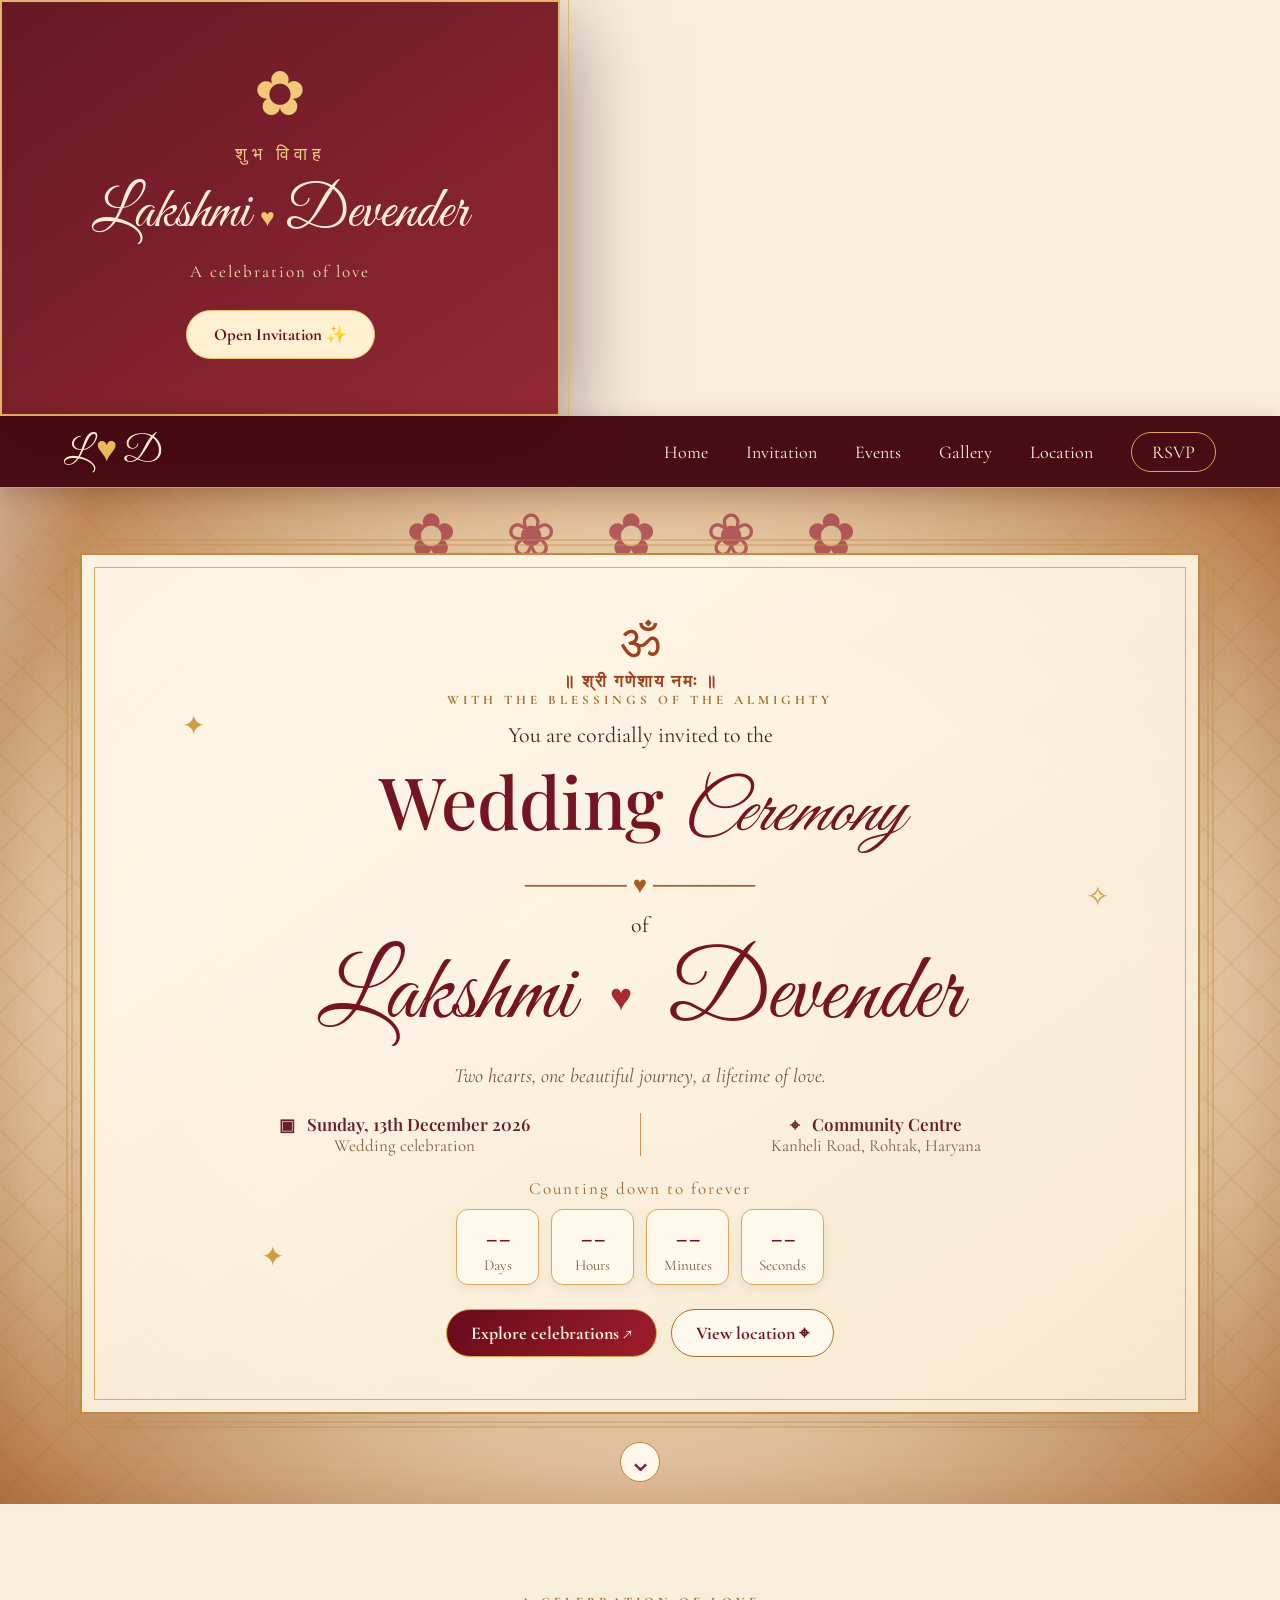
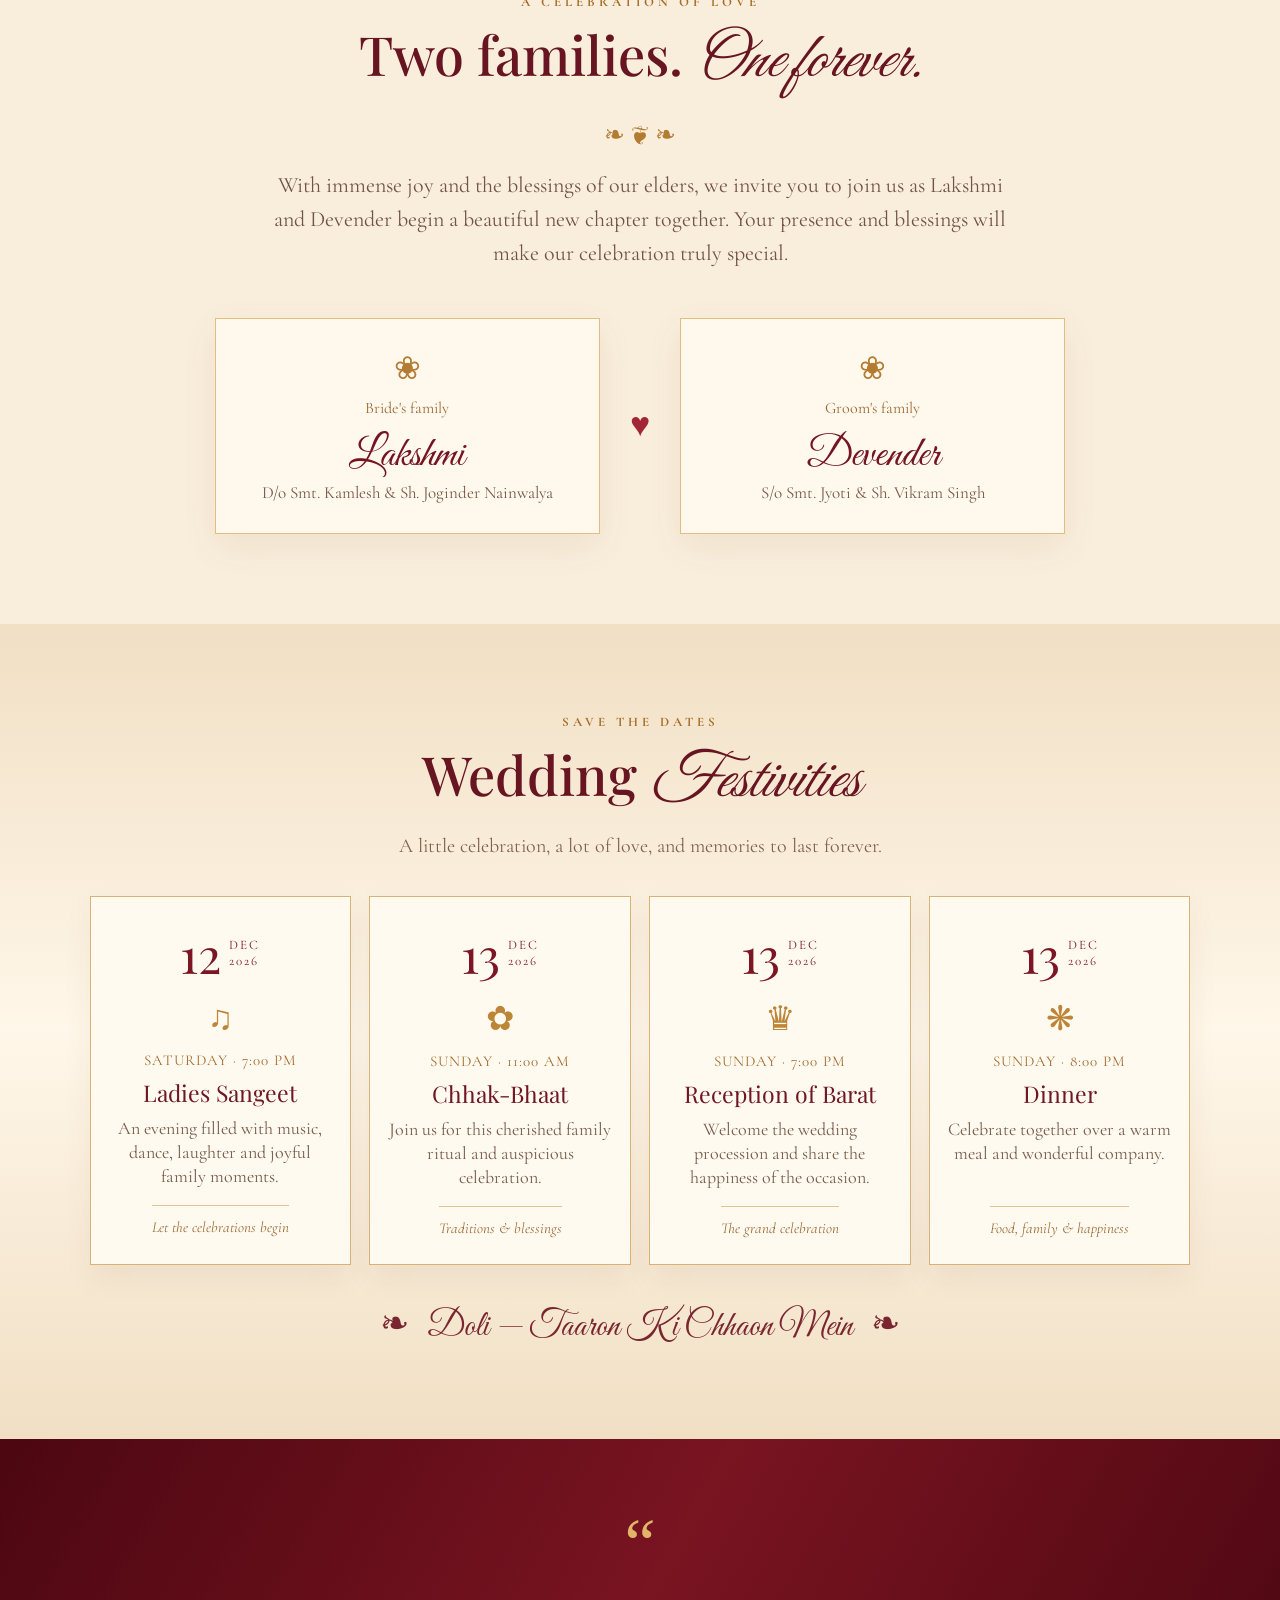
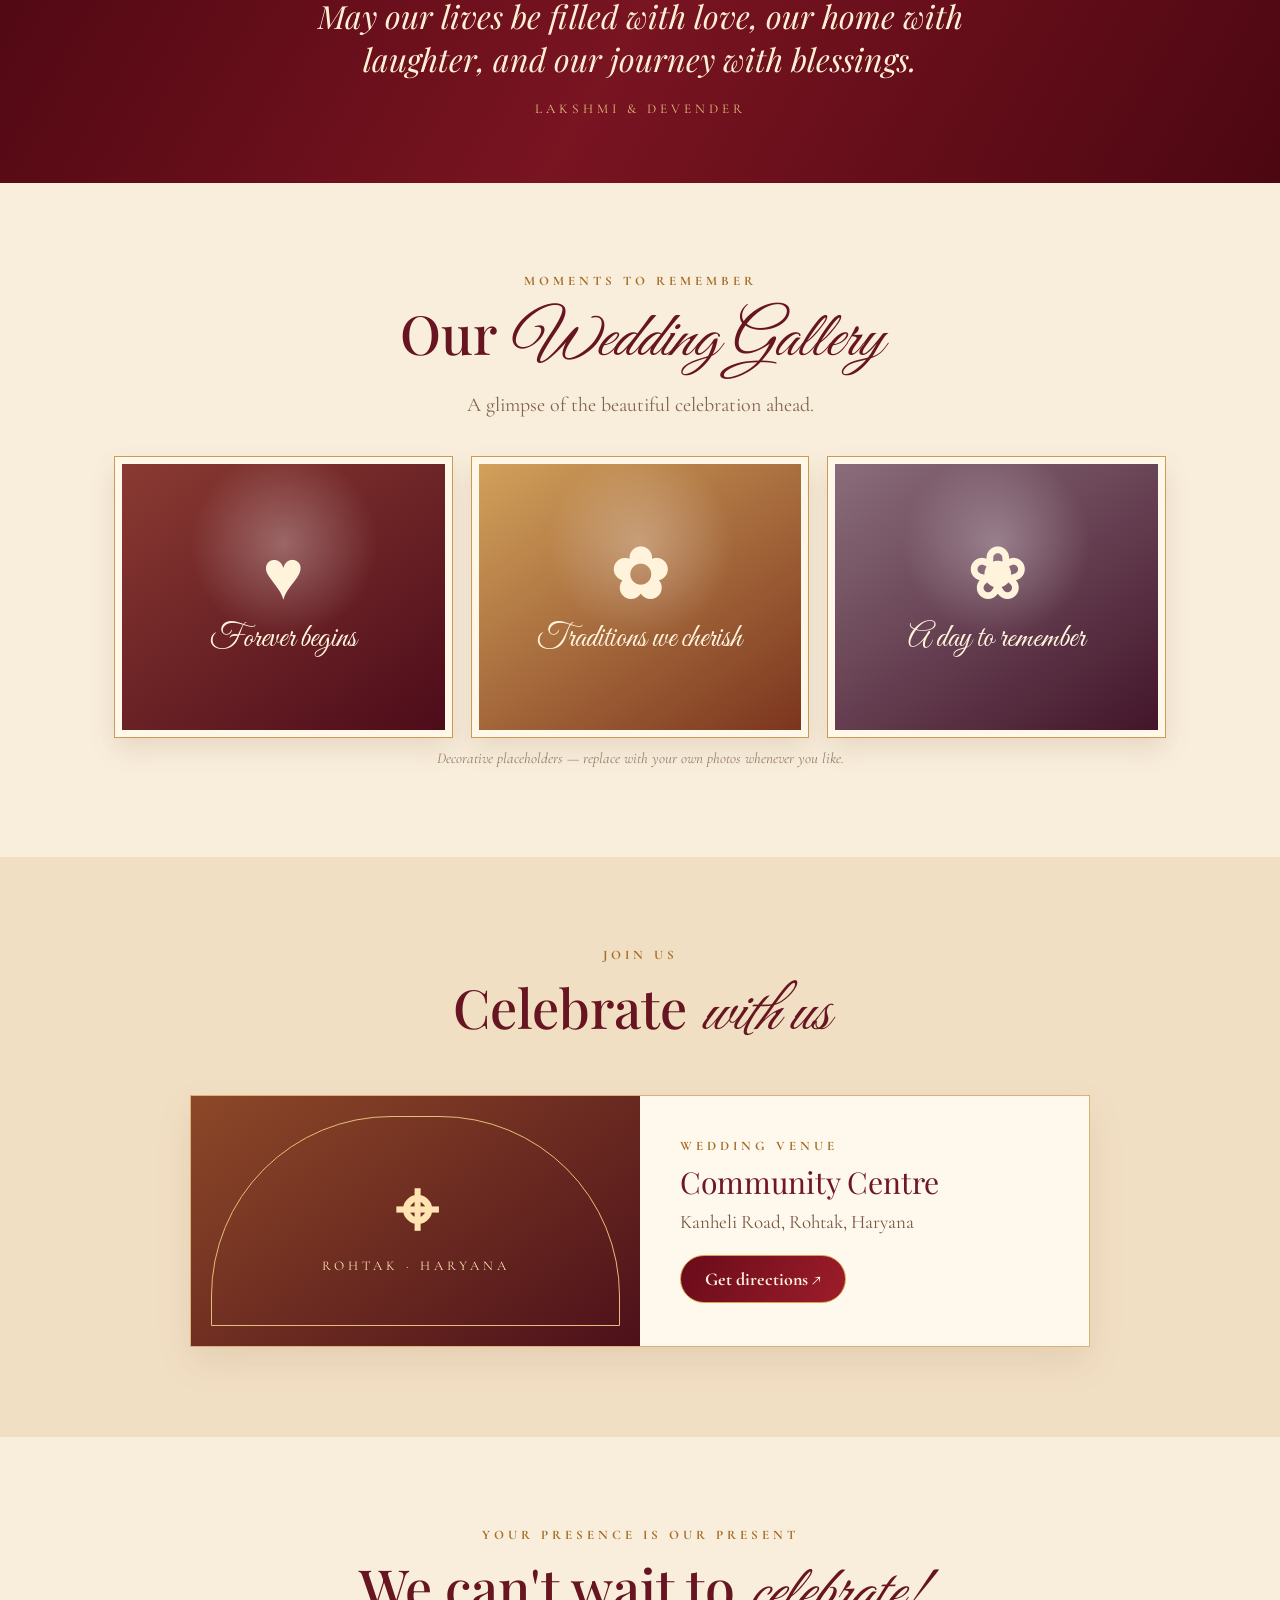
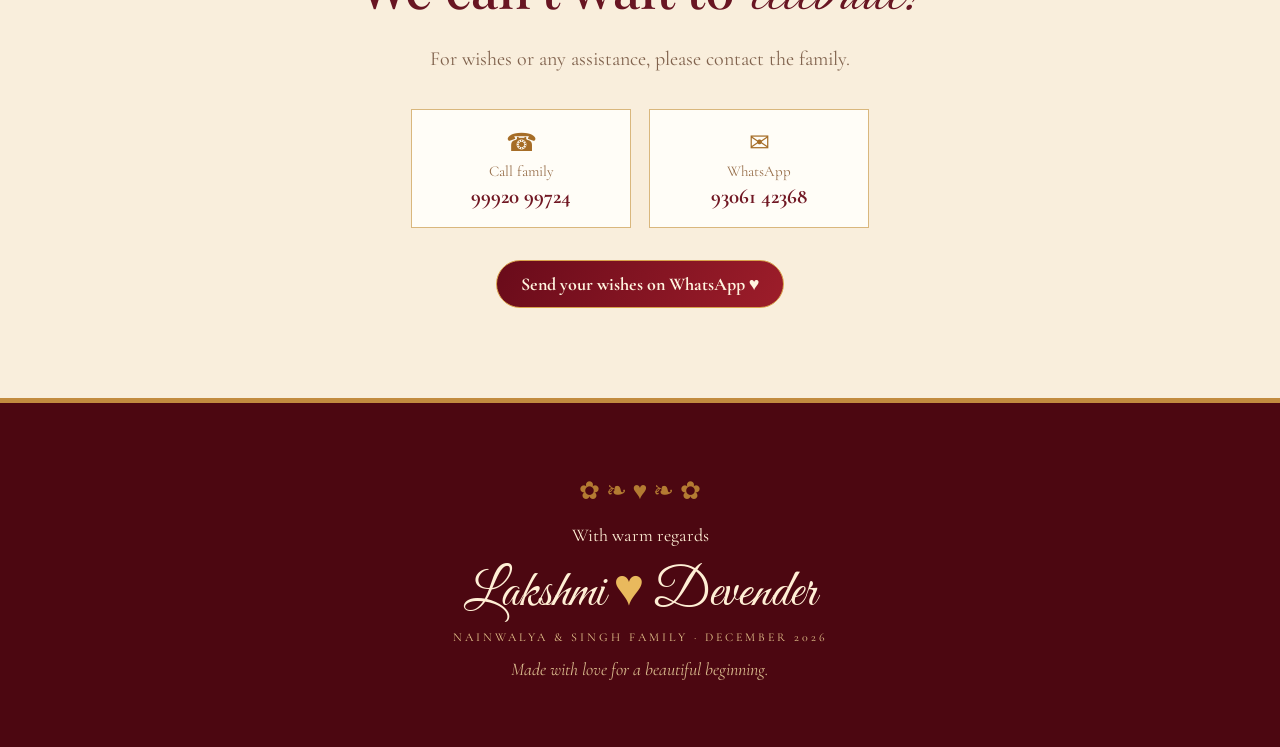
==== commit 64ce5528: "Merge branch jskdi 'main' of https://github.com/Neer-art/shadii" ====
--- a/index.html
+++ b/index.html
@@ -2,6 +2,32 @@
 <html lang="en"><head>
 <meta charset="UTF-8"><meta name="viewport" content="width=device-width,initial-scale=1">
 <meta name="theme-color" content="#520916"><title>Lakshmi ♥ Devender | Wedding Invitation</title>
+<!-- Website Title -->
+<title>Lakshmi ❤️ Devender | Wedding Invitation</title>
+
+<!-- Basic SEO -->
+<meta name="description"
+content="Wedding invitation of Lakshmi and Devender — 13 December 2026, Rohtak." />
+
+<!-- WhatsApp Link Preview -->
+<meta property="og:type" content="website" />
+
+<meta property="og:title"
+content="Lakshmi ❤️ Devender | Wedding Invitation" />
+
+<meta property="og:description"
+content="Wedding invitation of Lakshmi and Devender — 13 December 2026, Rohtak." />
+
+<meta property="og:url"
+content="https://byaah.vercel.app/" />
+
+<meta property="og:image"
+content="https://byaah.vercel.app/assets/wedding-cover.jpg" />
+
+<meta property="og:image:width" content="1200" />
+<meta property="og:image:height" content="630" />
+
+<meta name="twitter:card" content="summary_large_image" />
 <link rel="preconnect" href="https://fonts.googleapis.com"><link rel="preconnect" href="https://fonts.gstatic.com" crossorigin>
 <link href="https://fonts.googleapis.com/css2?family=Cormorant+Garamond:wght@400;500;600;700&family=Great+Vibes&family=Playfair+Display:wght@400;500;600;700&display=swap" rel="stylesheet">
 <link rel="stylesheet" href="style.css"></head><body>
@@ -16,7 +42,7 @@
 </div>
 <div class="ambient-petals" aria-hidden="true"></div>
 <header class="header"><a class="brand" href="#home">L <i>♥</i> D</a><button class="menu" aria-label="Toggle menu">☰</button>
-<nav><a href="#home">Home</a><a href="#film">Wedding Film</a><a href="#story">Invitation</a><a href="#events">Events</a><a href="#gallery">Gallery</a><a href="#venue">Location</a><a class="rsvp-link" href="#rsvp">RSVP</a></nav></header>
+<nav><a href="#home">Home</a><a href="#story">Invitation</a><a href="#events">Events</a><a href="#gallery">Gallery</a><a href="#venue">Location</a><a class="rsvp-link" href="#rsvp">RSVP</a></nav></header>
 <main>
 <section class="hero" id="home"><div class="garland">✿ ❀ ✿ ❀ ✿</div><div class="hero-card">
 <div class="sparkle sparkle-a">✦</div><div class="sparkle sparkle-b">✧</div><div class="sparkle sparkle-c">✦</div>
@@ -27,12 +53,6 @@
 <div class="details"><div><b>▣ &nbsp; Sunday, 13th December 2026</b><small>Wedding celebration</small></div><div><b>⌖ &nbsp; Community Centre</b><small>Kanheli Road, Rohtak, Haryana</small></div></div>
 <p class="count-label">Counting down to forever</p><div class="countdown"><div><b id="days">--</b><small>Days</small></div><div><b id="hours">--</b><small>Hours</small></div><div><b id="minutes">--</b><small>Minutes</small></div><div><b id="seconds">--</b><small>Seconds</small></div></div>
 <div class="actions"><a class="button primary" href="#events">Explore celebrations ↗</a><a class="button outline" target="_blank" rel="noopener" href="https://www.google.com/maps/search/?api=1&query=Community+Centre+Kanheli+Road+Rohtak+Haryana">View location ⌖</a></div></div><a class="scroll" href="#story">⌄</a></section>
-<section class="section film-section" id="film">
-<p class="kicker">A little film, a lifetime of memories</p>
-<h2>Our Wedding <em>Invitation Film</em></h2>
-<p class="sub">Press play and celebrate the beginning of Lakshmi &amp; Devender's forever.</p>
-<div class="film-frame"><video controls playsinline preload="metadata" poster="assets/film-poster.jpg" aria-label="Lakshmi and Devender wedding invitation film"><source src="assets/lakshmi-devender-wedding-film.mp4" type="video/mp4">Your browser does not support HTML video.</video></div>
-</section>
 <section class="section" id="story"><p class="kicker">A celebration of love</p><h2>Two families. <em>One forever.</em></h2><div class="flourish">❧ ❦ ❧</div>
 <p class="copy">With immense joy and the blessings of our elders, we invite you to join us as Lakshmi and Devender begin a beautiful new chapter together. Your presence and blessings will make our celebration truly special.</p>
 <div class="families"><article><span>❀</span><p>Bride's family</p><h3>Lakshmi</h3><small>D/o Smt. Kamlesh &amp; Sh. Joginder Nainwalya</small></article><b>♥</b><article><span>❀</span><p>Groom's family</p><h3>Devender</h3><small>S/o Smt. Jyoti &amp; Sh. Vikram Singh</small></article></div></section>
@@ -48,4 +68,4 @@
 <section class="section venue" id="venue"><p class="kicker">Join us</p><h2>Celebrate <em>with us</em></h2><div class="venue-card"><div class="venue-art"><b>⌖</b><small>ROHTAK · HARYANA</small></div><div><p class="kicker">Wedding venue</p><h3>Community Centre</h3><p>Kanheli Road, Rohtak, Haryana</p><a class="button primary" target="_blank" rel="noopener" href="https://www.google.com/maps/search/?api=1&query=Community+Centre+Kanheli+Road+Rohtak+Haryana">Get directions ↗</a></div></div></section>
 <section class="section" id="rsvp"><p class="kicker">Your presence is our present</p><h2>We can't wait to <em>celebrate!</em></h2><p class="sub">For wishes or any assistance, please contact the family.</p><div class="contacts"><a href="tel:+919992099724"><span>☎</span><small>Call family</small><b>99920 99724</b></a><a target="_blank" rel="noopener" href="https://wa.me/919306142368?text=Congratulations%20Lakshmi%20and%20Devender!"><span>✉</span><small>WhatsApp</small><b>93061 42368</b></a></div><a class="button primary" target="_blank" rel="noopener" href="https://wa.me/919306142368?text=Namaste!%20We%20would%20love%20to%20join%20Lakshmi%20and%20Devender's%20wedding.">Send your wishes on WhatsApp ♥</a></section>
 </main><footer><p class="flourish">✿ ❧ ♥ ❧ ✿</p><p>With warm regards</p><h2>Lakshmi <i>♥</i> Devender</h2><small>NAINWALYA &amp; SINGH FAMILY · DECEMBER 2026</small><p class="footnote">Made with love for a beautiful beginning.</p></footer>
-<button class="top" aria-label="Back to top">↑</button><script src="script.js"></script></body></html>
+<button class="top" aria-label="Back to top">↑</button><script src="script.js"></script></body></html>
--- a/style.css
+++ b/style.css
@@ -1,5 +1,6 @@
 *{box-sizing:border-box;margin:0;padding:0}:root{--wine:#570914;--gold:#c58a35;--cream:#fff6e7;--ink:#4a2019}html{scroll-behavior:smooth;scroll-padding-top:80px}body{font-family:"Cormorant Garamond",serif;color:var(--ink);background:#f9eedc;overflow-x:hidden}a{color:inherit;text-decoration:none}.header{position:sticky;top:0;z-index:10;display:flex;align-items:center;justify-content:space-between;padding:12px 5%;background:#43050ef7;border-bottom:1px solid #d2a354;box-shadow:0 5px 24px #26040a35}.brand{font:36px "Great Vibes",cursive;color:#fff0d0}.brand i,footer i{color:#e9b95d;font-style:normal}.header nav{display:flex;align-items:center;gap:clamp(14px,3vw,38px);color:#fff3df;font-size:18px}.header nav a:hover{color:#f4c66f}.rsvp-link{padding:8px 20px;border:1px solid #dca64e;border-radius:30px}.menu{display:none;background:none;color:white;border:0;font-size:26px}.hero{position:relative;min-height:780px;padding:65px 18px 90px;display:grid;place-items:center;overflow:hidden;background:radial-gradient(ellipse at center,#fff9ec,#f5dfbb 58%,#b97843)}.hero:before{content:"";position:absolute;inset:0;background:repeating-linear-gradient(45deg,transparent 0 35px,#9b672018 36px 38px),repeating-linear-gradient(-45deg,transparent 0 35px,#9b672014 36px 38px);mask-image:linear-gradient(90deg,#000,transparent 23%,transparent 77%,#000)}.hero:after{content:"";position:absolute;inset:0;box-shadow:inset 0 0 100px #713b2340;pointer-events:none}.garland{position:absolute;top:12px;color:#9d233a;font-size:clamp(24px,5vw,60px);letter-spacing:18px;opacity:.65}.hero-card{position:relative;z-index:1;width:min(100%,1120px);padding:58px 7% 55px;text-align:center;border:2px solid #c18a43;outline:7px double #c18a4360;outline-offset:7px;background:linear-gradient(145deg,#fff9eced,#f8e9d1f2);box-shadow:0 22px 70px #67300d35}.hero-card:before{content:"";position:absolute;inset:12px;border:1px solid #d7ad6b;pointer-events:none}.ganesha{font:48px "Playfair Display",serif;color:#9c421e;line-height:1}.ganesha small{display:block;font:700 17px "Cormorant Garamond",serif;letter-spacing:2px;margin-top:10px}.eyebrow,.kicker{color:#a66d27;text-transform:uppercase;letter-spacing:4px;font-size:13px;font-weight:700}.intro{font-size:22px;margin:14px 0 4px}.hero h1{font:500 clamp(40px,6vw,72px) "Playfair Display",serif;color:#741521}.hero h1 em,.section h2 em{font-family:"Great Vibes",cursive;font-weight:400}.rule{color:#a85b25;font-size:24px;margin:12px}.of{font-size:22px}.names{display:flex;align-items:center;justify-content:center;gap:clamp(12px,3vw,35px);font:clamp(55px,8vw,94px) "Great Vibes",cursive;color:#741521;line-height:1.25}.names b{font:38px Georgia;color:#a52a30}.tagline{font-size:20px;font-style:italic;color:#79533c;margin:8px 0 25px}.details{display:flex;justify-content:center;margin:0 auto 22px}.details>div{display:flex;flex-direction:column;padding:0 28px;min-width:50%}.details>div+div{border-left:1px solid #c99554}.details b{font:600 17px "Playfair Display",serif;color:#68202a}.details small{font-size:17px;color:#805c45}.count-label{font-size:17px;color:#9a6428;letter-spacing:2px;margin-bottom:10px}.countdown{display:flex;justify-content:center;gap:12px}.countdown div{min-width:83px;padding:9px 12px;border:1px solid #d7a85c;border-radius:12px;background:#fff9ed;box-shadow:0 4px 10px #75401818}.countdown b{display:block;font:27px "Playfair Display",serif;color:#721523}.countdown small{font-size:15px;color:#805c45}.actions{display:flex;justify-content:center;gap:14px;flex-wrap:wrap;margin-top:24px}.button{display:inline-flex;align-items:center;justify-content:center;padding:12px 24px;border-radius:40px;font-size:18px;font-weight:700;transition:.25s}.button:hover{transform:translateY(-3px);box-shadow:0 9px 20px #5b0a182b}.primary{background:linear-gradient(120deg,#690b1a,#9d1d2a);color:#fff4df;border:1px solid #d9a34d}.outline{border:1px solid #a96e2e;color:#6e1720;background:#fff9ed}.scroll{position:absolute;bottom:22px;left:50%;z-index:2;transform:translateX(-50%);width:40px;height:40px;border:1px solid #bd8436;border-radius:50%;display:grid;place-items:center;font-size:30px;color:#7b2630;background:#fff7e9}.section{padding:90px 7%;text-align:center}.section h2{font:500 clamp(35px,5vw,54px) "Playfair Display",serif;color:#681522;margin:8px 0 12px}.section h2 em{font-size:1.18em}.flourish{color:#b47b32;font-size:25px;margin:18px}.copy{max-width:760px;margin:auto;color:#725344;font-size:22px;line-height:1.55}.families{display:grid;grid-template-columns:1fr auto 1fr;align-items:center;gap:30px;max-width:850px;margin:48px auto 0}.families article{padding:30px 24px;background:#fff9ed;border:1px solid #dfbd83;box-shadow:0 12px 35px #68330c12}.families article>span{font-size:32px;color:#b47b32}.families article p{font-size:16px;color:#9b6a35;margin:10px}.families h3{font:43px "Great Vibes",cursive;color:#741521}.families small{font-size:17px;color:#775744}.families>b{font-size:34px;color:#a32635}.events{background:linear-gradient(#f1dfc4,#fff7e9 50%,#f1dfc4)}.sub{font-size:20px;color:#81634e;margin:0 auto 38px}.event-grid{display:grid;grid-template-columns:repeat(4,1fr);gap:18px;max-width:1200px;margin:auto}.event{background:#fffaf0;border:1px solid #d8b276;padding:24px 18px 26px;box-shadow:0 12px 28px #5d2d1010;transition:.3s}.event:hover{transform:translateY(-7px);box-shadow:0 18px 35px #5d2d1020}.date{display:flex;align-items:center;justify-content:center;gap:8px;color:#7b1724}.date b{font:49px "Playfair Display",serif}.date small{font-size:13px;text-align:left;letter-spacing:2px}.symbol{display:block;font-size:34px;color:#bd8537;margin:12px}.time{font-size:15px;color:#a36b2b;letter-spacing:1px}.event h3{font:23px "Playfair Display",serif;color:#6f1722;margin:8px}.event>p:not(.time){font-size:18px;color:#775b49;line-height:1.35;min-height:75px}.event-note{display:inline-block;border-top:1px solid #dfc493;padding-top:12px;margin-top:14px;color:#9b6c35;font-size:15px;font-style:italic}.doli{margin-top:38px;color:#7a2630;font:35px "Great Vibes",cursive}.quote{padding:65px 20px;text-align:center;background:linear-gradient(120deg,#4c0711,#791421,#4c0711);color:#fff0d5}.quote span{font:70px Georgia;color:#e2b66a}.quote p{max-width:750px;margin:10px auto 18px;font:italic clamp(22px,3vw,32px) "Playfair Display",serif}.quote small{letter-spacing:4px;color:#e8c17e}.gallery{display:grid;grid-template-columns:repeat(3,1fr);gap:20px;max-width:1050px;margin:40px auto 12px}.gallery div{min-height:280px;display:flex;flex-direction:column;align-items:center;justify-content:center;color:#fff3dc;border:7px solid #fff8e9;outline:1px solid #c99b54;box-shadow:0 12px 25px #6b3a1820;background:radial-gradient(circle at 50% 30%,#ffffff4a,transparent 38%),linear-gradient(145deg,#8a3a32,#4d0c1a)}.gallery div:nth-child(2){background:radial-gradient(circle at 50% 30%,#ffffff4a,transparent 38%),linear-gradient(145deg,#d2a15b,#7b351e)}.gallery div:nth-child(3){background:radial-gradient(circle at 50% 30%,#ffffff4a,transparent 38%),linear-gradient(145deg,#8a6d7b,#43152a)}.gallery b{font-size:70px}.gallery span{font:32px "Great Vibes",cursive}.hint{font-size:15px;color:#947b67;font-style:italic}.venue{background:#f1dfc4}.venue-card{display:grid;grid-template-columns:1fr 1fr;max-width:900px;margin:40px auto 0;background:#fff9ed;border:1px solid #d8b276;box-shadow:0 15px 35px #68330c18;text-align:left}.venue-art{min-height:250px;display:flex;flex-direction:column;align-items:center;justify-content:center;color:#ffe4b2;background:linear-gradient(145deg,#8d4828,#4d101a);position:relative}.venue-art:before{content:"";position:absolute;inset:20px;border:1px solid #e5bd76;border-radius:180px 180px 0 0}.venue-art b,.venue-art small{z-index:1}.venue-art b{font-size:75px}.venue-art small{letter-spacing:4px}.venue-card>div+div{padding:40px;align-self:center}.venue-card h3{font:30px "Playfair Display",serif;color:#701724;margin:8px 0}.venue-card>div+div>p:not(.kicker){font-size:19px;color:#765641;margin-bottom:22px}.contacts{display:flex;justify-content:center;gap:18px;flex-wrap:wrap;margin:32px auto}.contacts a{min-width:220px;padding:18px 25px;border:1px solid #d9b77d;background:#fffdf7;display:flex;flex-direction:column;gap:4px}.contacts span{font-size:25px;color:#a66d27}.contacts small{font-size:15px;color:#98704c}.contacts b{font-size:21px;color:#711824}footer{text-align:center;padding:55px 20px;background:#4c0711;color:#ffefd5;border-top:5px solid #c28b3f}footer h2{font:52px "Great Vibes",cursive}footer>small{font-size:12px;letter-spacing:3px;color:#e7c78e}footer>p{font-size:18px;margin:12px}.footnote{color:#d8b98c;font-style:italic}.top{position:fixed;right:20px;bottom:20px;z-index:9;width:42px;height:42px;border-radius:50%;border:1px solid #e5c17b;background:#640d1b;color:#fff1d9;font-size:22px;opacity:0;pointer-events:none;transition:.2s}.top.show{opacity:1;pointer-events:auto}
 @media(max-width:900px){.event-grid{grid-template-columns:repeat(2,1fr)}}@media(max-width:650px){.header{padding:10px 18px}.menu{display:block}.header nav{display:none;position:absolute;top:59px;left:0;right:0;background:#4b0710;padding:18px 25px 24px;flex-direction:column;align-items:stretch;gap:15px}.header nav.open{display:flex}.header nav a{padding:5px}.rsvp-link{text-align:center}.hero{padding:35px 15px 75px;min-height:0}.hero-card{padding:42px 15px 34px;outline-offset:4px;outline-width:4px}.ganesha{font-size:40px}.ganesha small{font-size:15px}.eyebrow,.kicker{font-size:11px;letter-spacing:2px}.intro{font-size:18px}.hero h1{font-size:42px}.names{font-size:clamp(47px,13vw,70px);gap:10px}.names b{font-size:25px}.tagline{font-size:17px}.details{flex-direction:column;gap:13px}.details>div{min-width:0;padding:0 8px}.details>div+div{border-left:0;border-top:1px solid #c99554;padding-top:12px}.details b{font-size:16px}.details small{font-size:16px}.countdown{gap:6px}.countdown div{min-width:0;flex:1;padding:8px 4px}.countdown b{font-size:22px}.countdown small{font-size:13px}.button{font-size:16px;padding:11px 17px}.section{padding:65px 18px}.copy{font-size:19px}.families{grid-template-columns:1fr;gap:12px;margin-top:30px}.families>b{font-size:25px}.families article{padding:22px 15px}.event-grid,.gallery{grid-template-columns:1fr;max-width:420px}.event>p:not(.time){min-height:0}.gallery div{min-height:220px}.doli{font-size:28px}.quote{padding:48px 20px}.venue-card{grid-template-columns:1fr}.venue-art{min-height:180px}.venue-card>div+div{padding:28px 22px}footer h2{font-size:43px}}@media(prefers-reduced-motion:reduce){html{scroll-behavior:auto}*{transition:none!important}}
+<<<<<<< HEAD
 
 
 /* Wedding atmosphere: welcome reveal, floating petals and soft shimmer */
@@ -52,3 +53,5 @@
 }
 
 .film-section{background:linear-gradient(180deg,#fff7e9,#f1dfc4)}.film-frame{max-width:980px;margin:35px auto 0;padding:10px;background:#4c0711;border:2px solid #c58a35;box-shadow:0 18px 45px #5d2d1030}.film-frame video{display:block;width:100%;height:auto;max-height:560px;background:#26040a}
+=======
+>>>>>>> 6a31446de7d92c8115edd5ed1508aba868601930
